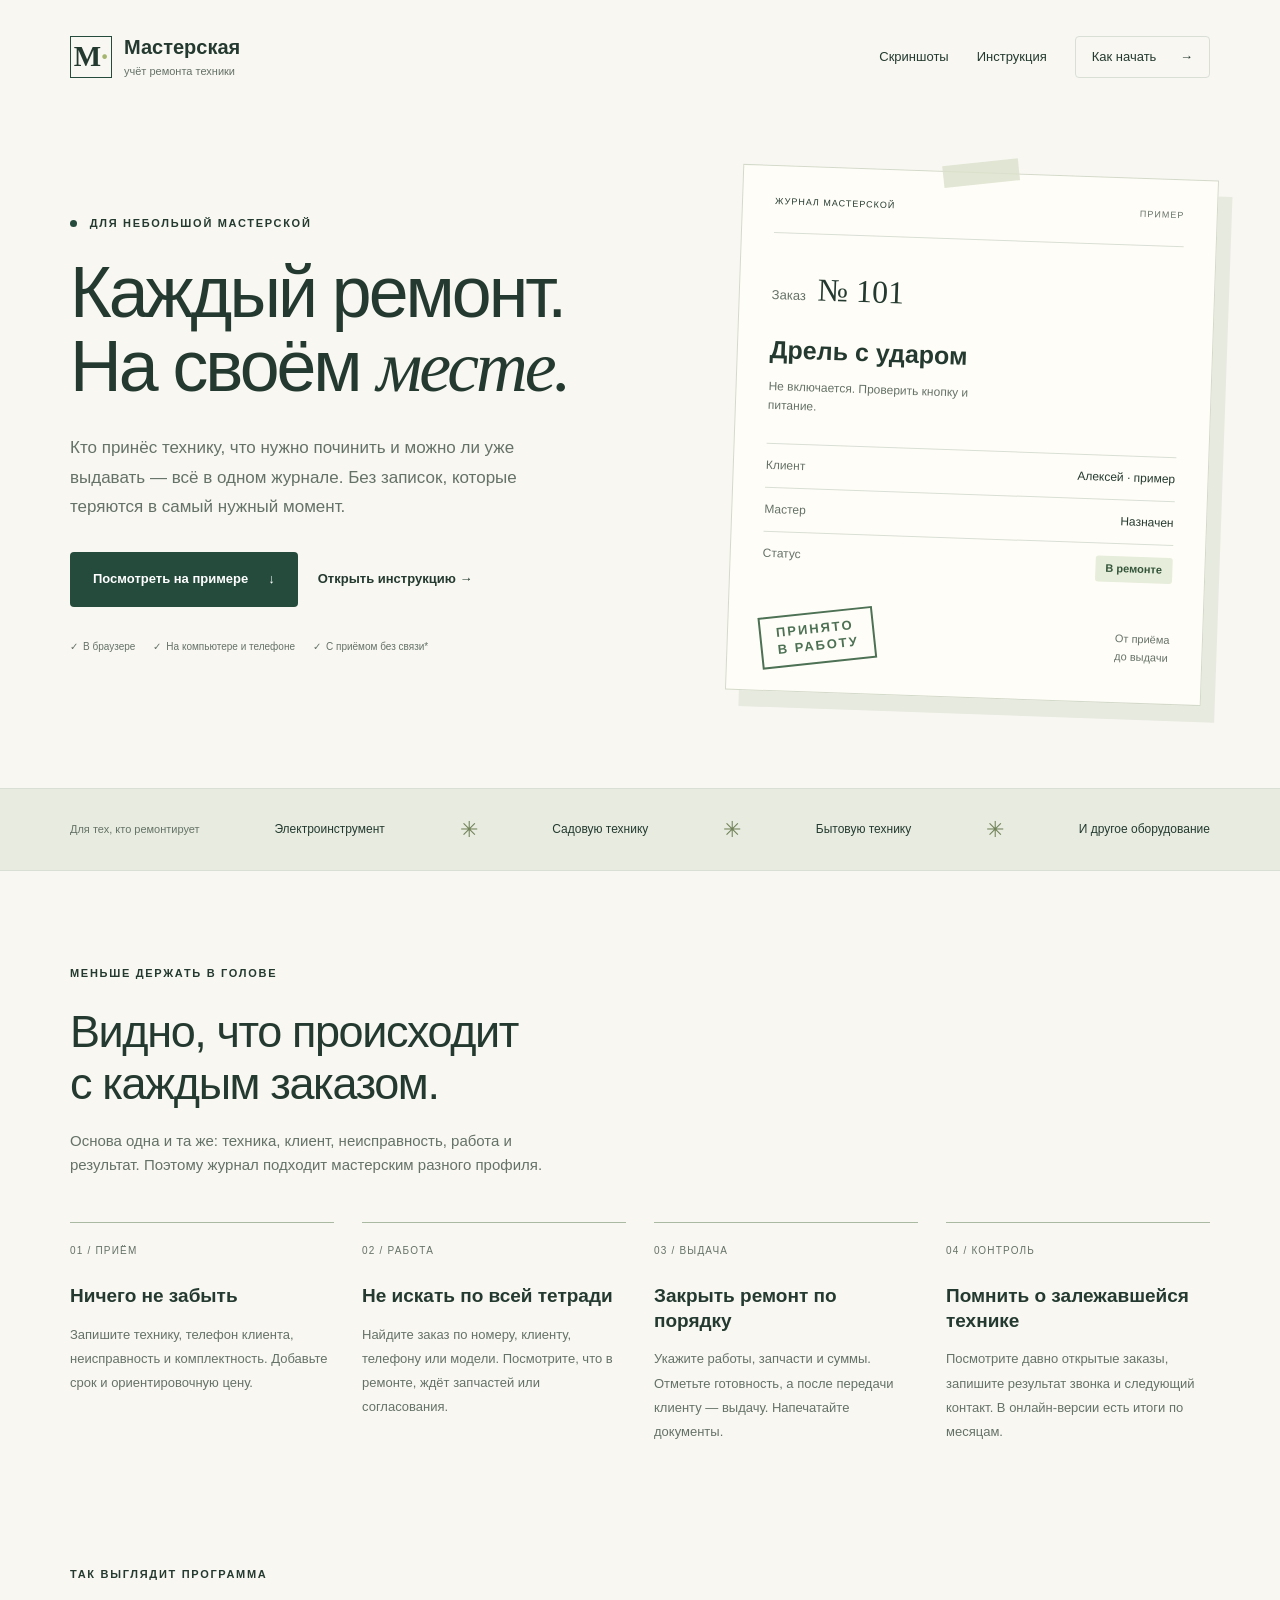
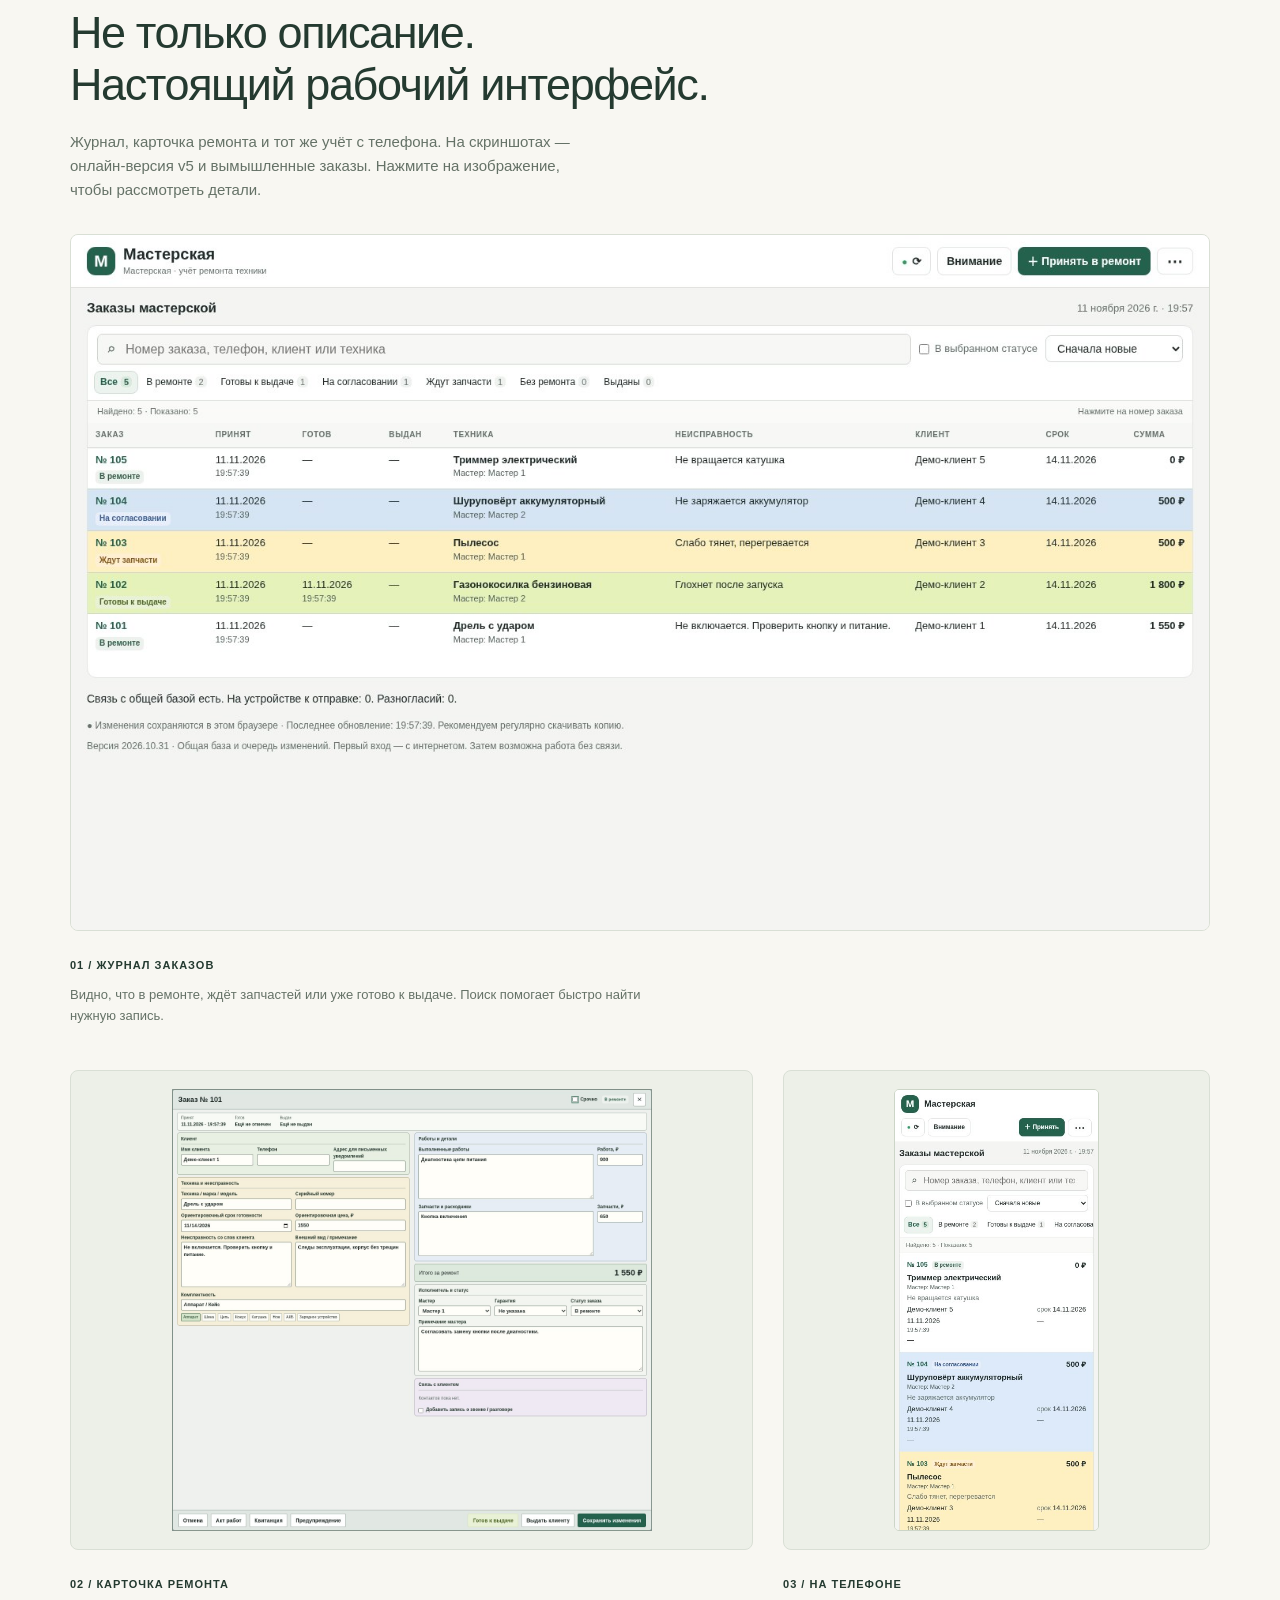
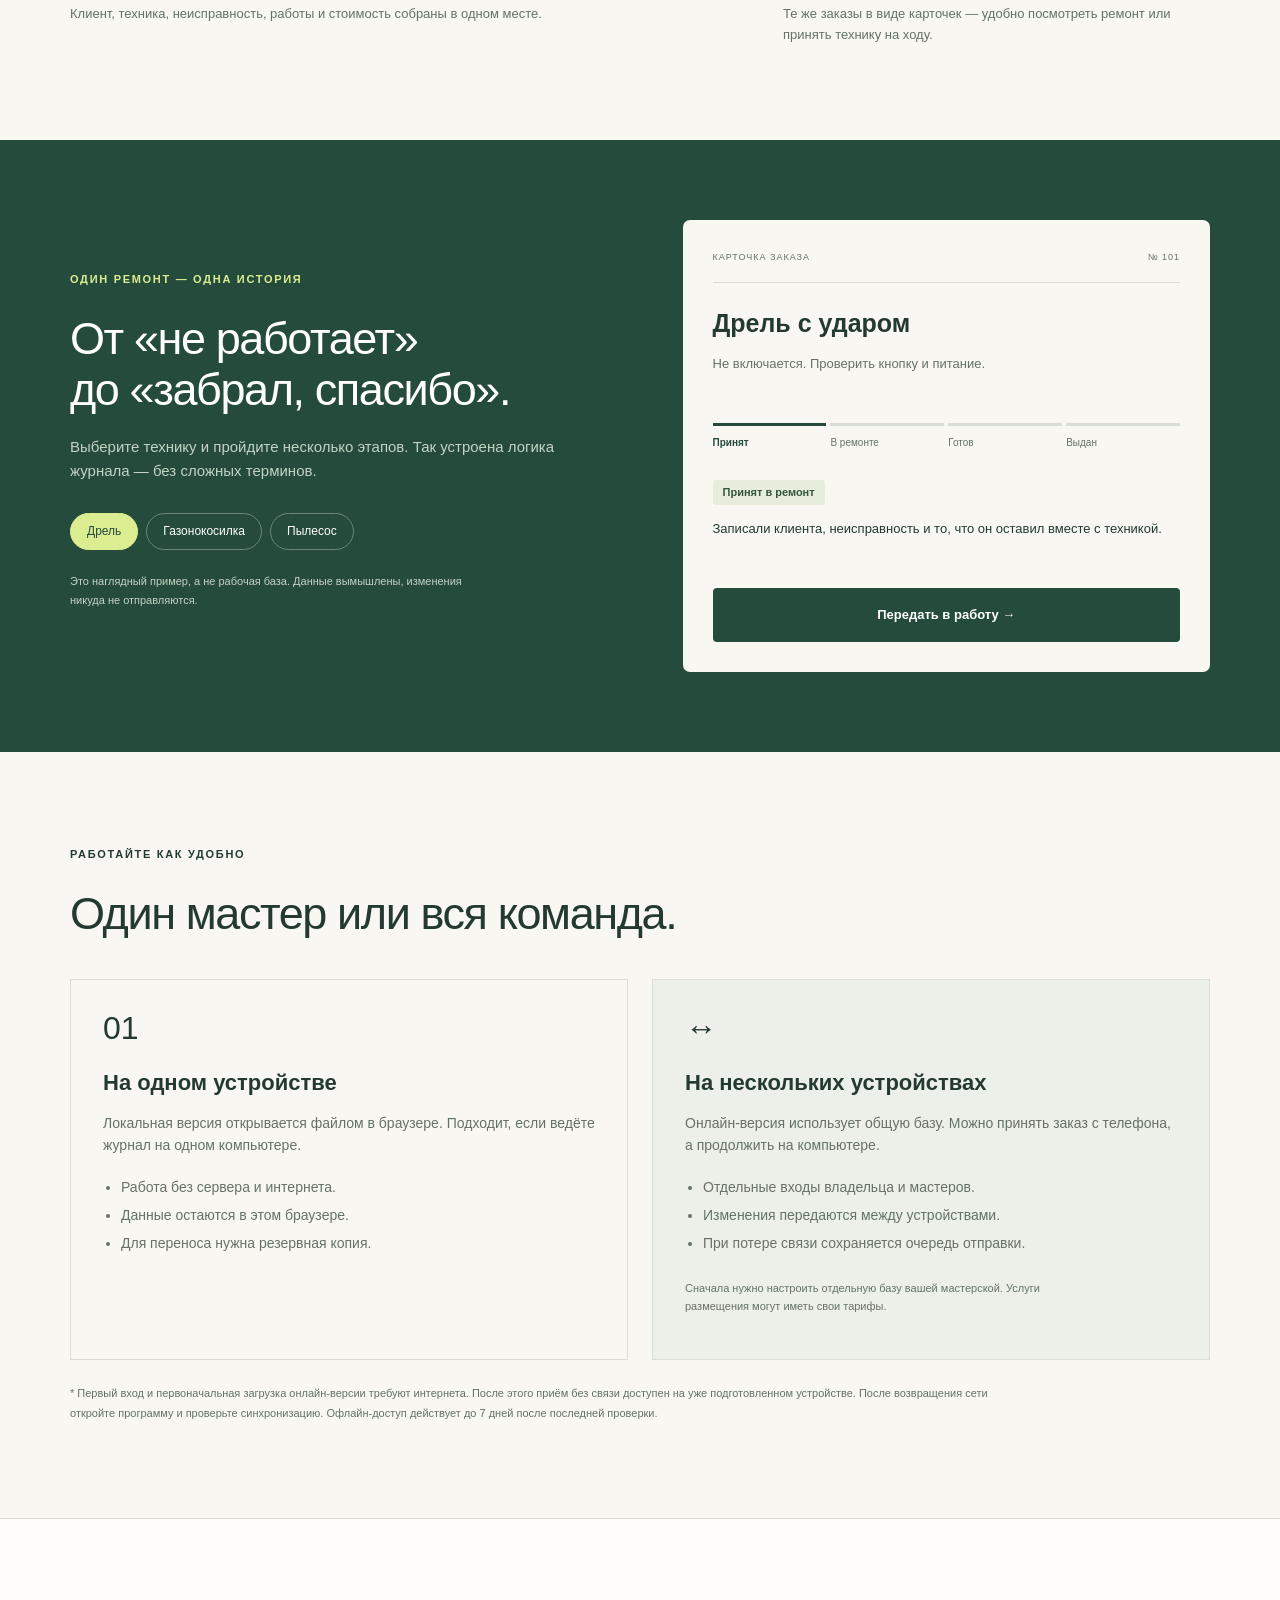
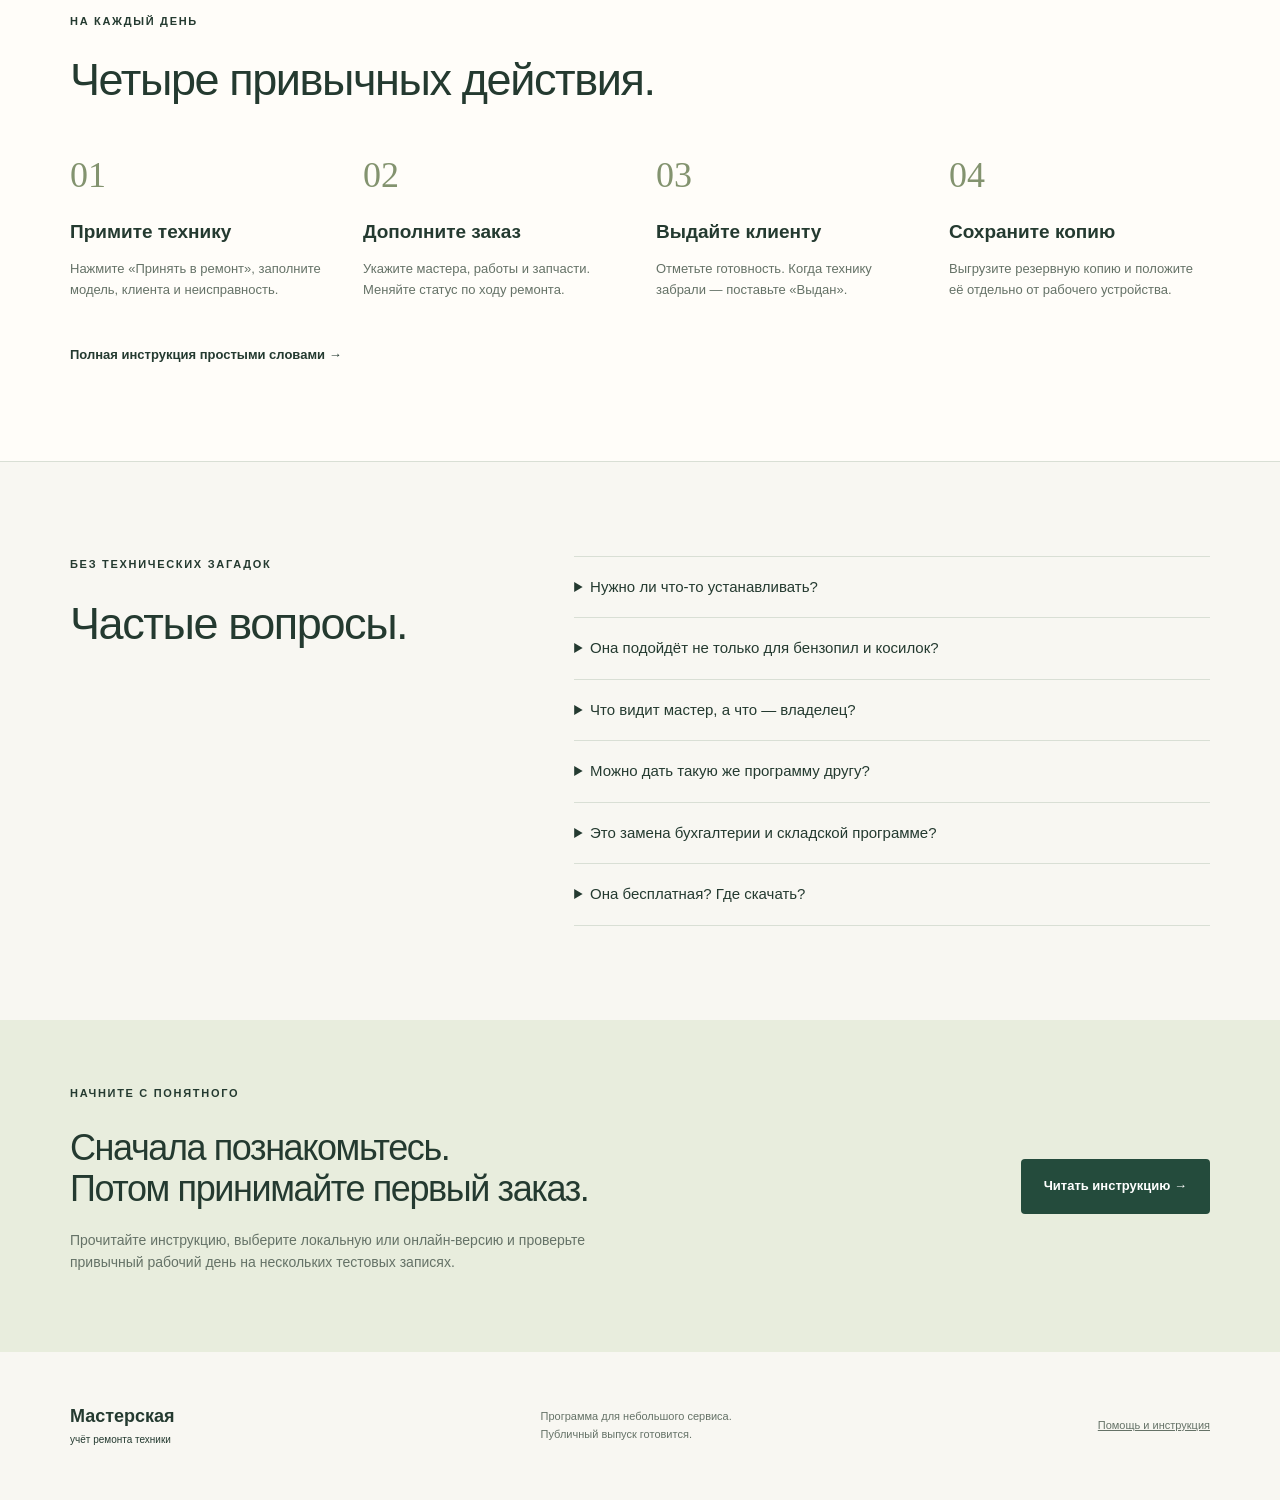
==== index.html @ 329510b4 "Publish workshop landing page, screenshots and user guide" ====
<!doctype html>
<html lang="ru"><head><meta charset="utf-8"><meta name="viewport" content="width=device-width,initial-scale=1"><meta name="description" content="Мастерская — программа учёта ремонта техники. Принимайте заказы, следите за готовностью и находите клиентов. Понятное описание и инструкция для начала работы."><meta name="theme-color" content="#244b3c"><title>Мастерская — порядок в ремонтах</title><link rel="stylesheet" href="style.css"><script src="demo.js" defer></script></head>
<body><a class="skip" href="#main">К содержимому</a><header class="header wrap"><a class="brand" href="index.html" aria-label="Мастерская — главная"><span class="brand-icon" aria-hidden="true">М<span>·</span></span><span>Мастерская<small>учёт ремонта техники</small></span></a><nav aria-label="Главная навигация"><a href="#screenshots">Скриншоты</a><a href="guide.html">Инструкция</a><a class="nav-button" href="#start">Как начать <span aria-hidden="true">→</span></a></nav></header>
<main id="main"><section class="hero wrap"><div class="hero-copy"><p class="eyebrow"><span class="dot"></span> Для небольшой мастерской</p><h1>Каждый ремонт.<br>На своём <em>месте.</em></h1><p class="lead">Кто принёс технику, что нужно починить и можно ли уже выдавать — всё в одном журнале. Без записок, которые теряются в самый нужный момент.</p><div class="actions"><a class="button primary" href="#example">Посмотреть на примере <span aria-hidden="true">↓</span></a><a class="text-link" href="guide.html">Открыть инструкцию →</a></div><div class="hero-notes"><span>В браузере</span><span>На компьютере и телефоне</span><span>С приёмом без связи*</span></div></div><div class="hero-sheet" aria-label="Пример записи о ремонте"><div class="sheet-top"><span>ЖУРНАЛ МАСТЕРСКОЙ</span><span class="sample-label">ПРИМЕР</span></div><div class="sheet-number">Заказ <span>№ 101</span></div><div class="sheet-device">Дрель с ударом</div><div class="sheet-issue">Не включается. Проверить кнопку и питание.</div><dl class="sheet-fields"><div><dt>Клиент</dt><dd>Алексей · пример</dd></div><div><dt>Мастер</dt><dd>Назначен</dd></div><div><dt>Статус</dt><dd><span class="badge">В ремонте</span></dd></div></dl><div class="sheet-bottom"><span class="stamp">ПРИНЯТО<br>В РАБОТУ</span><span>От приёма<br>до выдачи</span></div></div></section>
<div class="audience"><div class="wrap audience-inner"><span>Для тех, кто ремонтирует</span><strong>Электроинструмент</strong><span class="asterisk">✳</span><strong>Садовую технику</strong><span class="asterisk">✳</span><strong>Бытовую технику</strong><span class="asterisk">✳</span><strong>И другое оборудование</strong></div></div>
<section id="features" class="section wrap"><div class="section-heading"><p class="eyebrow">Меньше держать в голове</p><h2>Видно, что происходит<br>с каждым заказом.</h2><p>Основа одна и та же: техника, клиент, неисправность, работа и результат. Поэтому журнал подходит мастерским разного профиля.</p></div><div class="feature-grid"><article><span class="feature-no">01 / ПРИЁМ</span><h3>Ничего не забыть</h3><p>Запишите технику, телефон клиента, неисправность и комплектность. Добавьте срок и ориентировочную цену.</p></article><article><span class="feature-no">02 / РАБОТА</span><h3>Не искать по всей тетради</h3><p>Найдите заказ по номеру, клиенту, телефону или модели. Посмотрите, что в ремонте, ждёт запчастей или согласования.</p></article><article><span class="feature-no">03 / ВЫДАЧА</span><h3>Закрыть ремонт по порядку</h3><p>Укажите работы, запчасти и суммы. Отметьте готовность, а после передачи клиенту — выдачу. Напечатайте документы.</p></article><article><span class="feature-no">04 / КОНТРОЛЬ</span><h3>Помнить о залежавшейся технике</h3><p>Посмотрите давно открытые заказы, запишите результат звонка и следующий контакт. В онлайн-версии есть итоги по месяцам.</p></article></div></section>
<section id="screenshots" class="section wrap screenshots"><div class="section-heading"><p class="eyebrow">Так выглядит программа</p><h2>Не только описание.<br>Настоящий рабочий интерфейс.</h2><p>Журнал, карточка ремонта и тот же учёт с телефона. На скриншотах — онлайн-версия v5 и вымышленные заказы. Нажмите на изображение, чтобы рассмотреть детали.</p></div>
<figure class="screen-figure screen-wide"><a class="screen-image" href="images/orders-desktop.jpg" target="_blank" rel="noopener" aria-label="Открыть скриншот журнала заказов в полном размере"><img src="images/orders-desktop.jpg" width="1440" height="880" loading="lazy" decoding="async" alt="Журнал заказов: поиск по технике и клиенту, вкладки статусов и пять демонстрационных ремонтов."></a><figcaption><span>01 / Журнал заказов</span><p>Видно, что в ремонте, ждёт запчастей или уже готово к выдаче. Поиск помогает быстро найти нужную запись.</p></figcaption></figure>
<div class="screen-grid"><figure class="screen-figure screen-detail"><a class="screen-image" href="images/order-card.jpg" target="_blank" rel="noopener" aria-label="Открыть скриншот карточки ремонта в полном размере"><img src="images/order-card.jpg" width="1264" height="1164" loading="lazy" decoding="async" alt="Карточка демонстрационного заказа №101: клиент, дрель, неисправность, работы, запчасти и итог 1550 рублей."></a><figcaption><span>02 / Карточка ремонта</span><p>Клиент, техника, неисправность, работы и стоимость собраны в одном месте.</p></figcaption></figure>
<figure class="screen-figure screen-mobile"><a class="screen-image" href="images/orders-mobile.jpg" target="_blank" rel="noopener" aria-label="Открыть скриншот программы на телефоне в полном размере"><img src="images/orders-mobile.jpg" width="390" height="844" loading="lazy" decoding="async" alt="Мобильная версия журнала с карточками триммера, шуруповёрта и пылесоса на демонстрационных данных."></a><figcaption><span>03 / На телефоне</span><p>Те же заказы в виде карточек — удобно посмотреть ремонт или принять технику на ходу.</p></figcaption></figure></div></section>
<section id="example" class="example-section"><div class="wrap example-layout"><div><p class="eyebrow">Один ремонт — одна история</p><h2>От «не работает»<br>до «забрал, спасибо».</h2><p class="section-text">Выберите технику и пройдите несколько этапов. Так устроена логика журнала — без сложных терминов.</p><div class="example-tabs" role="group" aria-label="Выберите пример ремонта"><button class="on" type="button" data-example="tool" aria-pressed="true">Дрель</button><button type="button" data-example="garden" aria-pressed="false">Газонокосилка</button><button type="button" data-example="home" aria-pressed="false">Пылесос</button></div><p class="fine">Это наглядный пример, а не рабочая база. Данные вымышлены, изменения никуда не отправляются.</p></div><div class="demo-card"><div class="demo-meta"><span>КАРТОЧКА ЗАКАЗА</span><span>№ 101</span></div><h3 id="demo-model">Дрель с ударом</h3><p id="demo-issue">Не включается. Проверить кнопку и питание.</p><ol class="steps" aria-label="Этапы ремонта"><li class="current" aria-current="step">Принят</li><li>В ремонте</li><li>Готов</li><li>Выдан</li></ol><div class="demo-state" aria-live="polite" aria-atomic="true"><span id="demo-status" class="badge">Принят в ремонт</span><p id="demo-description">Записали клиента, неисправность и то, что он оставил вместе с техникой.</p></div><button id="demo-next" class="button primary" type="button">Передать в работу →</button></div></div></section>
<section class="section wrap modes"><div class="section-heading"><p class="eyebrow">Работайте как удобно</p><h2>Один мастер или вся команда.</h2></div><div class="mode-grid"><article class="mode-card"><div class="mode-icon" aria-hidden="true">01</div><h3>На одном устройстве</h3><p>Локальная версия открывается файлом в браузере. Подходит, если ведёте журнал на одном компьютере.</p><ul><li>Работа без сервера и интернета.</li><li>Данные остаются в этом браузере.</li><li>Для переноса нужна резервная копия.</li></ul></article><article class="mode-card online"><div class="mode-icon" aria-hidden="true">↔</div><h3>На нескольких устройствах</h3><p>Онлайн-версия использует общую базу. Можно принять заказ с телефона, а продолжить на компьютере.</p><ul><li>Отдельные входы владельца и мастеров.</li><li>Изменения передаются между устройствами.</li><li>При потере связи сохраняется очередь отправки.</li></ul><p class="fine">Сначала нужно настроить отдельную базу вашей мастерской. Услуги размещения могут иметь свои тарифы.</p></article></div><p class="footnote">* Первый вход и первоначальная загрузка онлайн-версии требуют интернета. После этого приём без связи доступен на уже подготовленном устройстве. После возвращения сети откройте программу и проверьте синхронизацию. Офлайн-доступ действует до 7 дней после последней проверки.</p></section>
<section class="how-section section"><div class="wrap"><div class="section-heading"><p class="eyebrow">На каждый день</p><h2>Четыре привычных действия.</h2></div><ol class="how-grid"><li><span>01</span><h3>Примите технику</h3><p>Нажмите «Принять в ремонт», заполните модель, клиента и неисправность.</p></li><li><span>02</span><h3>Дополните заказ</h3><p>Укажите мастера, работы и запчасти. Меняйте статус по ходу ремонта.</p></li><li><span>03</span><h3>Выдайте клиенту</h3><p>Отметьте готовность. Когда технику забрали — поставьте «Выдан».</p></li><li><span>04</span><h3>Сохраните копию</h3><p>Выгрузите резервную копию и положите её отдельно от рабочего устройства.</p></li></ol><a class="text-link" href="guide.html">Полная инструкция простыми словами →</a></div></section>
<section class="section wrap faq-section"><div><p class="eyebrow">Без технических загадок</p><h2>Частые вопросы.</h2></div><div class="faq"><details><summary>Нужно ли что-то устанавливать?</summary><p>Программа работает в браузере. Локальную версию открывают HTML-файлом, онлайн-версию — по адресу сайта. Для совместной работы сначала настраивают общую базу.</p></details><details><summary>Она подойдёт не только для бензопил и косилок?</summary><p>Да. В карточке можно указать любую модель и неисправность. Программа ведёт именно ремонт: приём, работу, готовность и выдачу. Специальные отраслевые процессы стоит проверить на нескольких тестовых заказах.</p></details><details><summary>Что видит мастер, а что — владелец?</summary><p>В онлайн-версии мастер видит и меняет все заказы своей мастерской. Импорт, удаление, настройки и управление доступом доступны владельцу. Сотрудникам нужны отдельные учётные записи.</p></details><details><summary>Можно дать такую же программу другу?</summary><p>Для отдельной мастерской нужна отдельная база и свои входы. Если добавить друга в вашу базу, он будет работать с вашими заказами. Свободная регистрация с автоматическим созданием мастерской пока не предусмотрена.</p></details><details><summary>Это замена бухгалтерии и складской программе?</summary><p>Это журнал ремонта. В нём есть работы, запчасти и суммы по заказу, но нет полноценного складского учёта, бухгалтерии и кассовой интеграции.</p></details><details><summary>Она бесплатная? Где скачать?</summary><p>Публичный выпуск готовится: лицензия и условия распространения ещё не определены, открытой ссылки на скачивание пока нет. Отдельно будут описаны условия онлайн-размещения и поддержки. Эта страница знакомит с текущими возможностями программы.</p></details></div></section>
<section id="start" class="start-section"><div class="wrap start-inner"><div><p class="eyebrow">Начните с понятного</p><h2>Сначала познакомьтесь.<br>Потом принимайте первый заказ.</h2><p>Прочитайте инструкцию, выберите локальную или онлайн-версию и проверьте привычный рабочий день на нескольких тестовых записях.</p></div><a class="button light" href="guide.html">Читать инструкцию →</a></div></section></main><footer class="wrap footer"><a class="brand footer-brand" href="index.html">Мастерская<span>учёт ремонта техники</span></a><p>Программа для небольшого сервиса.<br>Публичный выпуск готовится.</p><a href="guide.html">Помощь и инструкция</a></footer></body></html>
---- style.css ----
:root{--paper:#f8f7f2;--ink:#243a30;--green:#244b3c;--muted:#657267;--line:#d9dfd5;--soft:#edf0e8;--lime:#dbec91;--white:#fff; font-family:Arial,Helvetica,sans-serif;color:var(--ink);background:var(--paper);font-size:16px;line-height:1.6}*{box-sizing:border-box}html{scroll-behavior:smooth;scroll-padding-top:24px}body{margin:0}a{color:inherit}button{font:inherit;cursor:pointer}button,a{-webkit-tap-highlight-color:transparent}a:focus-visible,button:focus-visible,summary:focus-visible{outline:3px solid #9c6b22;outline-offset:5px}.skip{position:absolute;left:16px;top:-100px;background:white;padding:10px;z-index:9}.skip:focus{top:12px}.wrap{max-width:1220px;margin:auto;padding-left:40px;padding-right:40px}.header{display:flex;justify-content:space-between;align-items:center;min-height:114px;gap:24px}.brand{display:flex;align-items:center;gap:12px;text-decoration:none;font-size:20px;font-weight:700;line-height:1.15}.brand small{display:block;font-size:11px;font-weight:400;color:var(--muted);margin-top:6px}.brand-icon{display:flex;align-items:center;justify-content:center;width:42px;height:42px;border:1px solid var(--green);font-family:Georgia,serif;font-size:29px}.brand-icon span{color:#a5b76f}.header nav{display:flex;align-items:center;gap:28px;font-size:13px}.header nav a{text-decoration:none}.header nav a:hover,.text-link:hover{text-decoration:underline;text-underline-offset:5px}.nav-button{border:1px solid var(--line);padding:10px 16px;border-radius:4px}.nav-button span{margin-left:20px}.hero{display:grid;grid-template-columns:1.25fr 1fr;gap:70px;padding-top:58px;padding-bottom:90px;align-items:center}.eyebrow{font-size:11px;letter-spacing:1.7px;text-transform:uppercase;font-weight:700;margin:0 0 24px}.dot{display:inline-block;width:7px;height:7px;border-radius:50%;background:var(--green);margin-right:8px}h1{font-size:clamp(44px,5.6vw,76px);font-weight:500;line-height:1.03;letter-spacing:-3px;margin:0 0 28px}h1 em{font-family:Georgia,serif;font-weight:400}h2{font-size:clamp(30px,3.6vw,45px);line-height:1.14;letter-spacing:-1.4px;font-weight:500;margin:0 0 20px}h3{font-weight:600;line-height:1.3;margin:0 0 14px;font-size:22px}.lead{max-width:485px;color:var(--muted);font-size:17px;line-height:1.75}.actions{display:flex;align-items:center;flex-wrap:wrap;gap:20px;margin-top:30px}.button{display:inline-flex;align-items:center;justify-content:center;gap:20px;text-decoration:none;font-size:13px;font-weight:600;padding:16px 22px;border:1px solid transparent;border-radius:4px;transition:background .2s,transform .2s}.button:hover{transform:translateY(-2px)}.primary{color:white;background:var(--green)}.primary:hover{background:#183629}.text-link{font-size:13px;font-weight:600;text-decoration:none}.hero-notes{display:flex;gap:9px 18px;flex-wrap:wrap;font-size:10px;color:var(--muted);margin-top:32px}.hero-notes span::before{content:'✓';margin-right:5px}.hero-sheet{background:#fffdf7;border:1px solid #d4dacb;box-shadow:14px 16px 0 #e7eadf;padding:28px 32px;transform:rotate(2deg);position:relative}.hero-sheet::before{content:'';display:block;width:76px;height:22px;background:#dce2cdcf;position:absolute;left:calc(50% - 38px);top:-11px;transform:rotate(-8deg)}.sheet-top,.demo-meta{display:flex;justify-content:space-between;gap:10px;font-size:9px;letter-spacing:1px;padding-bottom:24px;border-bottom:1px solid var(--line)}.sample-label{color:var(--muted)}.sheet-number{margin-top:30px;font-size:13px;color:var(--muted)}.sheet-number span{font-size:32px;font-family:Georgia,serif;color:var(--ink);margin-left:8px}.sheet-device{font-size:25px;font-weight:600;margin-top:14px}.sheet-issue{font-size:12px;color:var(--muted);margin-top:8px;max-width:245px}.sheet-fields{margin:28px 0}.sheet-fields>div{display:flex;justify-content:space-between;border-top:1px solid var(--line);padding:12px 0;font-size:12px}.sheet-fields dt{color:var(--muted)}.sheet-fields dd{margin:0}.badge{display:inline-block;background:#e6eddb;color:#35563b;font-size:11px;padding:4px 10px;border-radius:3px;font-weight:600}.sheet-bottom{display:flex;justify-content:space-between;align-items:center;font-size:11px;color:var(--muted)}.stamp{border:2px solid #4c7154;padding:7px 15px;font-weight:700;letter-spacing:2px;line-height:1.3;font-size:13px;color:#4c7154;transform:rotate(-8deg)}.audience{background:#e8ece0;border-top:1px solid var(--line);border-bottom:1px solid var(--line)}.audience-inner{display:flex;justify-content:space-between;align-items:center;gap:16px;flex-wrap:wrap;padding-top:23px;padding-bottom:23px;font-size:12px}.audience-inner>span:first-child{color:var(--muted);font-size:11px}.audience strong{font-weight:500}.asterisk{color:#718259;font-size:22px}.section{padding-top:94px;padding-bottom:94px}.section-heading{max-width:690px}.section-heading>p:not(.eyebrow),.section-text{font-size:15px;color:var(--muted);max-width:500px}.feature-grid{display:grid;grid-template-columns:repeat(4,1fr);gap:28px;margin-top:45px}.feature-grid article{border-top:1px solid #aab9a1;padding-top:20px}.feature-no{font-size:10px;letter-spacing:1.2px;color:var(--muted);display:block;margin-bottom:25px}.feature-grid h3{font-size:19px}.feature-grid p{font-size:13px;color:var(--muted);line-height:1.85}.example-section{background:var(--green);color:white;padding:80px 0}.example-layout{display:grid;grid-template-columns:1fr 1fr;align-items:center;gap:85px}.example-section .eyebrow{color:var(--lime)}.example-section .section-text,.example-section .fine{color:#c4d2c5}.example-tabs{display:flex;gap:8px;flex-wrap:wrap;margin-top:30px}.example-tabs button{background:transparent;color:#fff;border:1px solid #6d8777;border-radius:30px;padding:8px 16px;font-size:12px}.example-tabs button.on{background:var(--lime);border-color:var(--lime);color:var(--green)}.fine{font-size:11px;line-height:1.7;color:var(--muted);margin-top:22px;max-width:410px}.demo-card{background:var(--paper);color:var(--ink);padding:30px;border-radius:7px;min-height:420px}.demo-meta{padding-bottom:18px;color:var(--muted)}.demo-card h3{font-size:25px;margin-top:24px}.demo-card>p{font-size:13px;color:var(--muted);min-height:42px}.steps{display:flex;list-style:none;padding:0;margin:27px 0;gap:4px}.steps li{flex:1;border-top:3px solid var(--line);padding-top:9px;font-size:10px;color:var(--muted)}.steps li.current{border-color:var(--green);color:var(--green);font-weight:700}.steps li.done{border-color:#a6bb79}.demo-state{min-height:110px}.demo-state p{font-size:13px;line-height:1.7;margin-bottom:22px}.demo-card>.button{width:100%}.mode-grid{display:grid;grid-template-columns:1fr 1fr;gap:24px;margin-top:40px}.mode-card{border:1px solid var(--line);padding:32px}.mode-card.online{background:var(--soft)}.mode-icon{font-size:32px;line-height:1;margin-bottom:25px}.mode-card p,.mode-card li{font-size:14px;color:var(--muted)}.mode-card ul{padding-left:18px;line-height:2}.mode-card .fine{font-size:11px}.footnote{font-size:11px;color:var(--muted);line-height:1.8;max-width:920px;margin:24px 0 0}.how-section{border-top:1px solid var(--line);border-bottom:1px solid var(--line);background:#fffdf9}.how-grid{display:grid;grid-template-columns:repeat(4,1fr);list-style:none;gap:32px;padding:0;margin:42px 0 28px}.how-grid li>span{font-family:Georgia,serif;font-size:36px;color:#83936f;display:block;margin-bottom:15px}.how-grid h3{font-size:19px}.how-grid p{font-size:13px;color:var(--muted)}.faq-section{display:grid;grid-template-columns:1fr 1.4fr;gap:50px}.faq details{border-top:1px solid var(--line);padding:19px 0}.faq details:last-child{border-bottom:1px solid var(--line)}.faq summary{font-size:15px;cursor:pointer;line-height:1.5}.faq details p{font-size:13px;color:var(--muted);padding-right:20px}.start-section{background:#e8eddd;padding:65px 0}.start-inner{display:flex;align-items:center;justify-content:space-between;gap:45px}.start-inner h2{font-size:36px}.start-inner p:not(.eyebrow){font-size:14px;color:var(--muted);max-width:570px}.light{background:var(--green);color:white;white-space:nowrap}.footer{display:flex;gap:35px;justify-content:space-between;align-items:center;padding-top:45px;padding-bottom:45px;font-size:11px;color:var(--muted)}.footer-brand{flex-direction:column;align-items:start;gap:7px;font-size:18px;color:var(--ink)}.footer-brand span{font-size:10px;font-weight:400}.guide-hero{padding:45px 0 35px;max-width:850px}.guide-hero h1{font-size:58px}.guide-wrap{max-width:1000px}.guide-content{display:grid;grid-template-columns:190px 1fr;gap:50px;padding-bottom:70px}.guide-nav{position:sticky;top:24px;align-self:start;display:grid;gap:13px;font-size:12px}.guide-nav a{color:var(--muted);text-decoration:none}.guide-article section{padding:0 0 34px;margin:0 0 34px;border-bottom:1px solid var(--line);scroll-margin-top:30px}.guide-article h2{font-size:29px;letter-spacing:-.7px}.guide-article p,.guide-article li{font-size:15px;color:#536155}.guide-article li{margin-bottom:10px}.guide-note{background:var(--soft);border-left:3px solid #7b935e;padding:16px 20px;margin:22px 0}.guide-note p{margin:0;font-size:13px}.guide-article a{color:var(--green)}.guide-table{overflow-x:auto}.guide-table table{border-collapse:collapse;width:100%;font-size:13px}.guide-table th,.guide-table td{text-align:left;padding:13px;border-bottom:1px solid var(--line);vertical-align:top}.guide-table th{background:var(--soft)}.guide-back{font-size:12px;text-decoration:none}.guide-actions{display:flex;gap:20px;align-items:center;margin-top:25px}
@media(max-width:1000px){.hero{gap:38px}.wrap{padding-left:28px;padding-right:28px}.feature-grid{grid-template-columns:repeat(2,1fr)}.example-layout{gap:38px}.hero-notes{font-size:10px}.audience-inner{justify-content:flex-start}.hero-sheet{padding:25px}.how-grid{gap:20px}.header nav{gap:18px}}
@media(max-width:700px){.wrap{padding-left:22px;padding-right:22px}.header{min-height:90px}.brand{font-size:18px}.brand-icon{width:36px;height:36px;font-size:25px}.header nav>a:first-child{display:none}.header nav{gap:14px;font-size:12px}.nav-button{padding:8px 12px}.nav-button span{display:none}.hero{grid-template-columns:1fr;padding-top:34px;padding-bottom:55px;gap:48px}.hero h1{font-size:58px;letter-spacing:-2.4px}.lead{font-size:16px}.hero-sheet{max-width:420px;width:calc(100% - 16px);margin:0 auto;transform:rotate(1deg)}.hero-notes{line-height:1.9;margin-top:25px}.actions{gap:18px}.audience-inner{gap:8px 15px}.audience-inner>span:first-child{flex-basis:100%;margin-bottom:5px}.audience strong{font-size:11px}.asterisk{font-size:15px}.section{padding-top:60px;padding-bottom:60px}.feature-grid{gap:26px 20px;margin-top:30px}.feature-grid h3{font-size:17px}.feature-grid p{font-size:12px}.feature-no{font-size:9px;margin-bottom:16px}.example-section{padding:56px 0}.example-layout{grid-template-columns:1fr;gap:28px}.demo-card{padding:24px;min-height:0}.demo-card>p{min-height:0}.demo-state{min-height:115px}.mode-grid{grid-template-columns:1fr;gap:16px}.mode-card{padding:25px}.how-grid{grid-template-columns:1fr 1fr;gap:18px 24px;margin-top:30px}.how-grid h3{font-size:17px}.faq-section{grid-template-columns:1fr;gap:20px}.start-inner{flex-direction:column;align-items:start;gap:20px}.start-inner h2{font-size:31px}.start-section{padding:48px 0}.footer{flex-wrap:wrap;gap:20px}.footer>p{margin:0}.guide-hero h1{font-size:44px;letter-spacing:-1.6px}.guide-content{grid-template-columns:1fr;gap:28px}.guide-nav{position:static;grid-template-columns:1fr 1fr;gap:10px;padding-bottom:24px;border-bottom:1px solid var(--line)}.guide-hero{padding-top:25px}.guide-table th,.guide-table td{padding:10px}.guide-article h2{font-size:27px}}
@media(max-width:380px){.header nav>a[href="guide.html"]{display:none}.hero h1{font-size:51px}.button{padding:14px 17px;gap:12px}.brand small{font-size:10px}.hero-sheet{padding:22px}.feature-grid{grid-template-columns:1fr}.demo-card{padding:20px}}
@media(prefers-reduced-motion:reduce){html{scroll-behavior:auto}*,*::before,*::after{transition:none!important;animation:none!important}}
@media print{.header,.guide-nav,.footer,.guide-actions,.skip{display:none!important}.guide-content{display:block}.guide-wrap{max-width:none}.guide-hero h1{font-size:30px}.wrap{padding:0}.guide-article section{break-inside:avoid}.guide-hero{padding:0}.guide-article a{text-decoration:none}body{background:white;color:black}.guide-article h2{font-size:22px}.guide-article p,.guide-article li{font-size:12px}}

/* Actual interface screenshots; figures remain readable without JavaScript. */
.screenshots{padding-top:15px}.screen-figure{margin:32px 0 0;min-width:0}.screen-image{display:block;border:1px solid var(--line);background:#edf0e8;border-radius:8px;overflow:hidden;text-decoration:none}.screen-image img{display:block;width:100%;height:auto;transition:opacity .2s}.screen-image:hover img{opacity:.92}.screen-figure figcaption{padding:20px 0 0}.screen-figure figcaption>span{font-size:11px;font-weight:600;letter-spacing:1px;text-transform:uppercase}.screen-figure figcaption p{font-size:13px;color:var(--muted);margin:8px 0 0;max-width:600px}.screen-grid{display:grid;grid-template-columns:1.6fr 1fr;gap:30px;align-items:start;margin-top:12px}.screen-grid .screen-image{height:480px;display:flex;align-items:center;justify-content:center;padding:18px}.screen-detail .screen-image img{width:100%;height:100%;object-fit:contain}.screen-mobile .screen-image img{width:auto;height:100%;max-width:100%;object-fit:contain;border:1px solid #ccd5c7;border-radius:5px}.guide-screen{margin:28px 0}.guide-screen img{display:block;width:100%;height:auto;border:1px solid var(--line);border-radius:5px}.guide-screen figcaption{font-size:11px;color:var(--muted);line-height:1.7;margin-top:9px}
@media(max-width:700px){.screenshots{padding-top:0}.screen-grid{grid-template-columns:1fr;gap:0;margin-top:0}.screen-grid .screen-image{height:auto;padding:16px}.screen-mobile .screen-image{height:530px}.screen-detail .screen-image img{height:auto}.screen-figure{margin-top:27px}.screen-figure figcaption{padding-top:14px}.screen-figure figcaption p{font-size:12px}.screen-wide .screen-image{overflow-x:auto}.screen-wide img{min-width:650px}.screen-wide .screen-image{overscroll-behavior-x:contain}}
@media(prefers-reduced-motion:reduce){.screen-image img{transition:none}}
@media print{.guide-screen{break-inside:avoid}.guide-screen img{max-height:450px;object-fit:contain}}
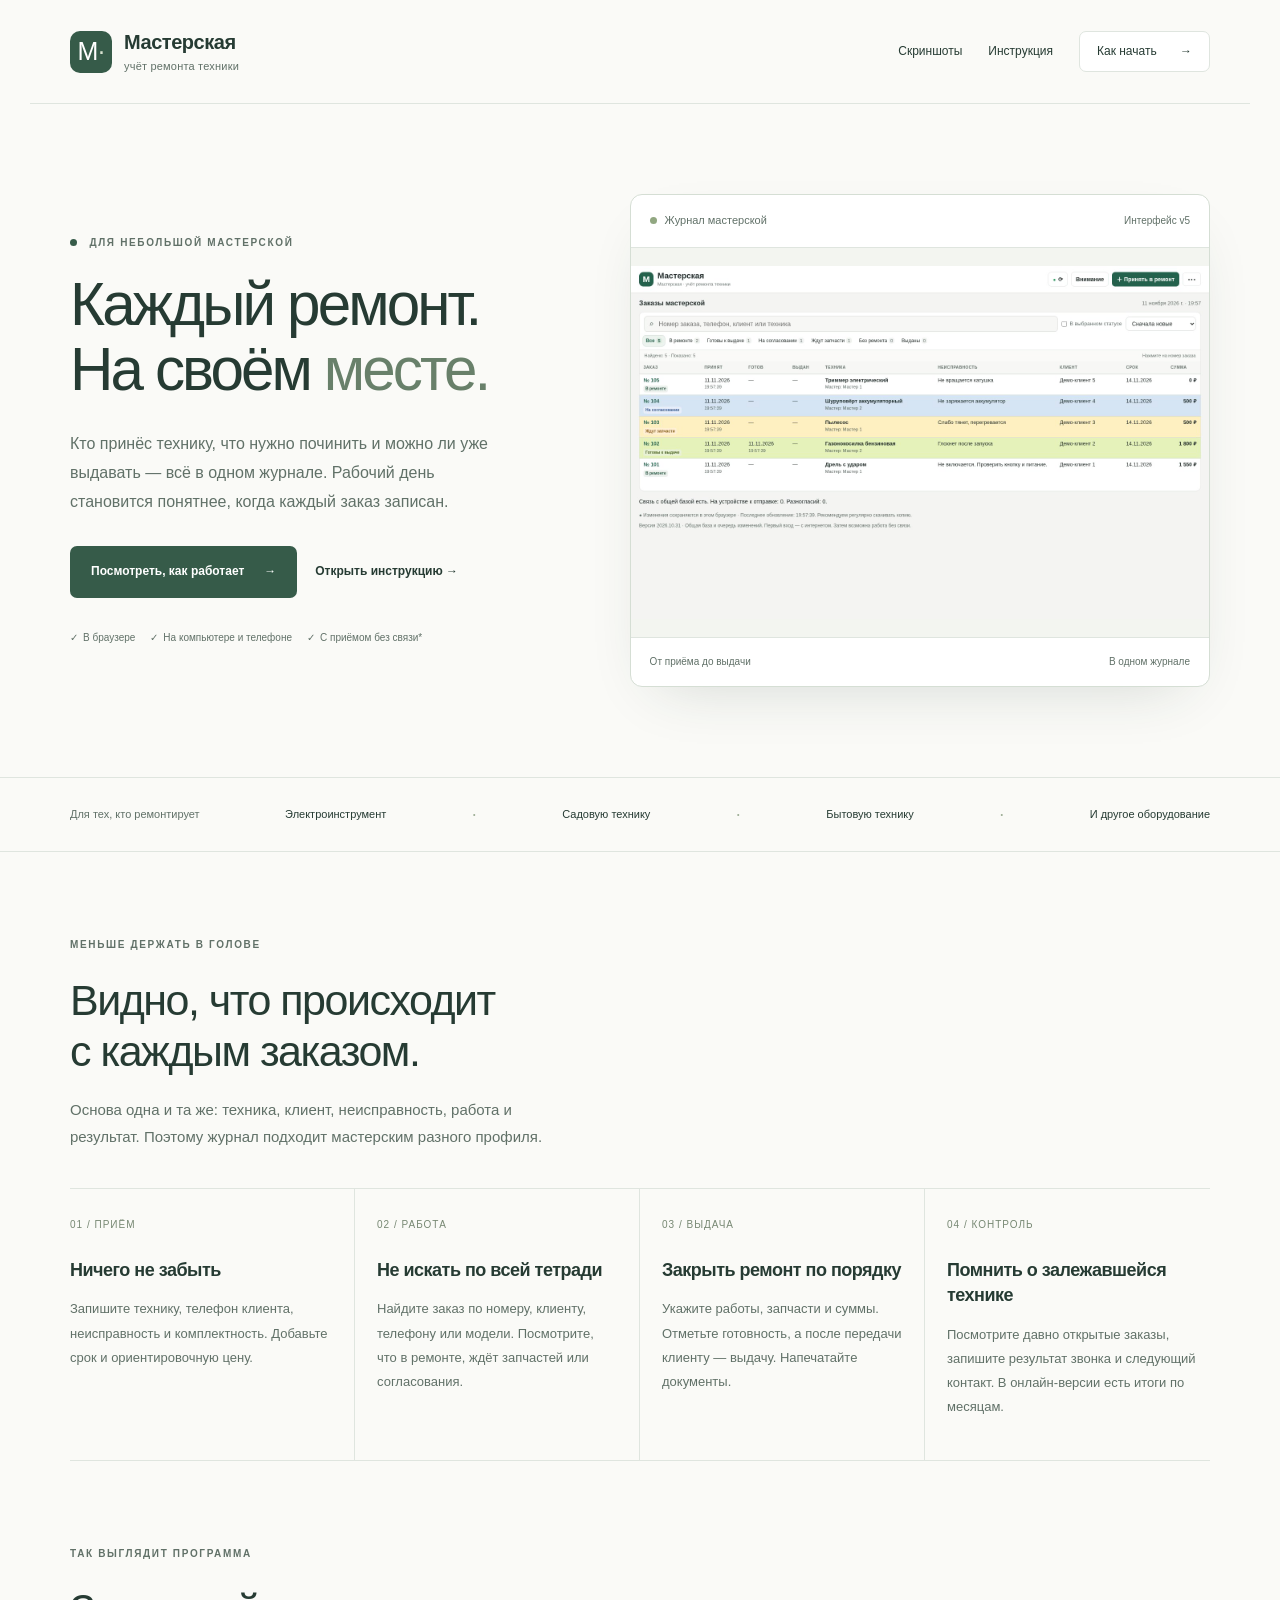
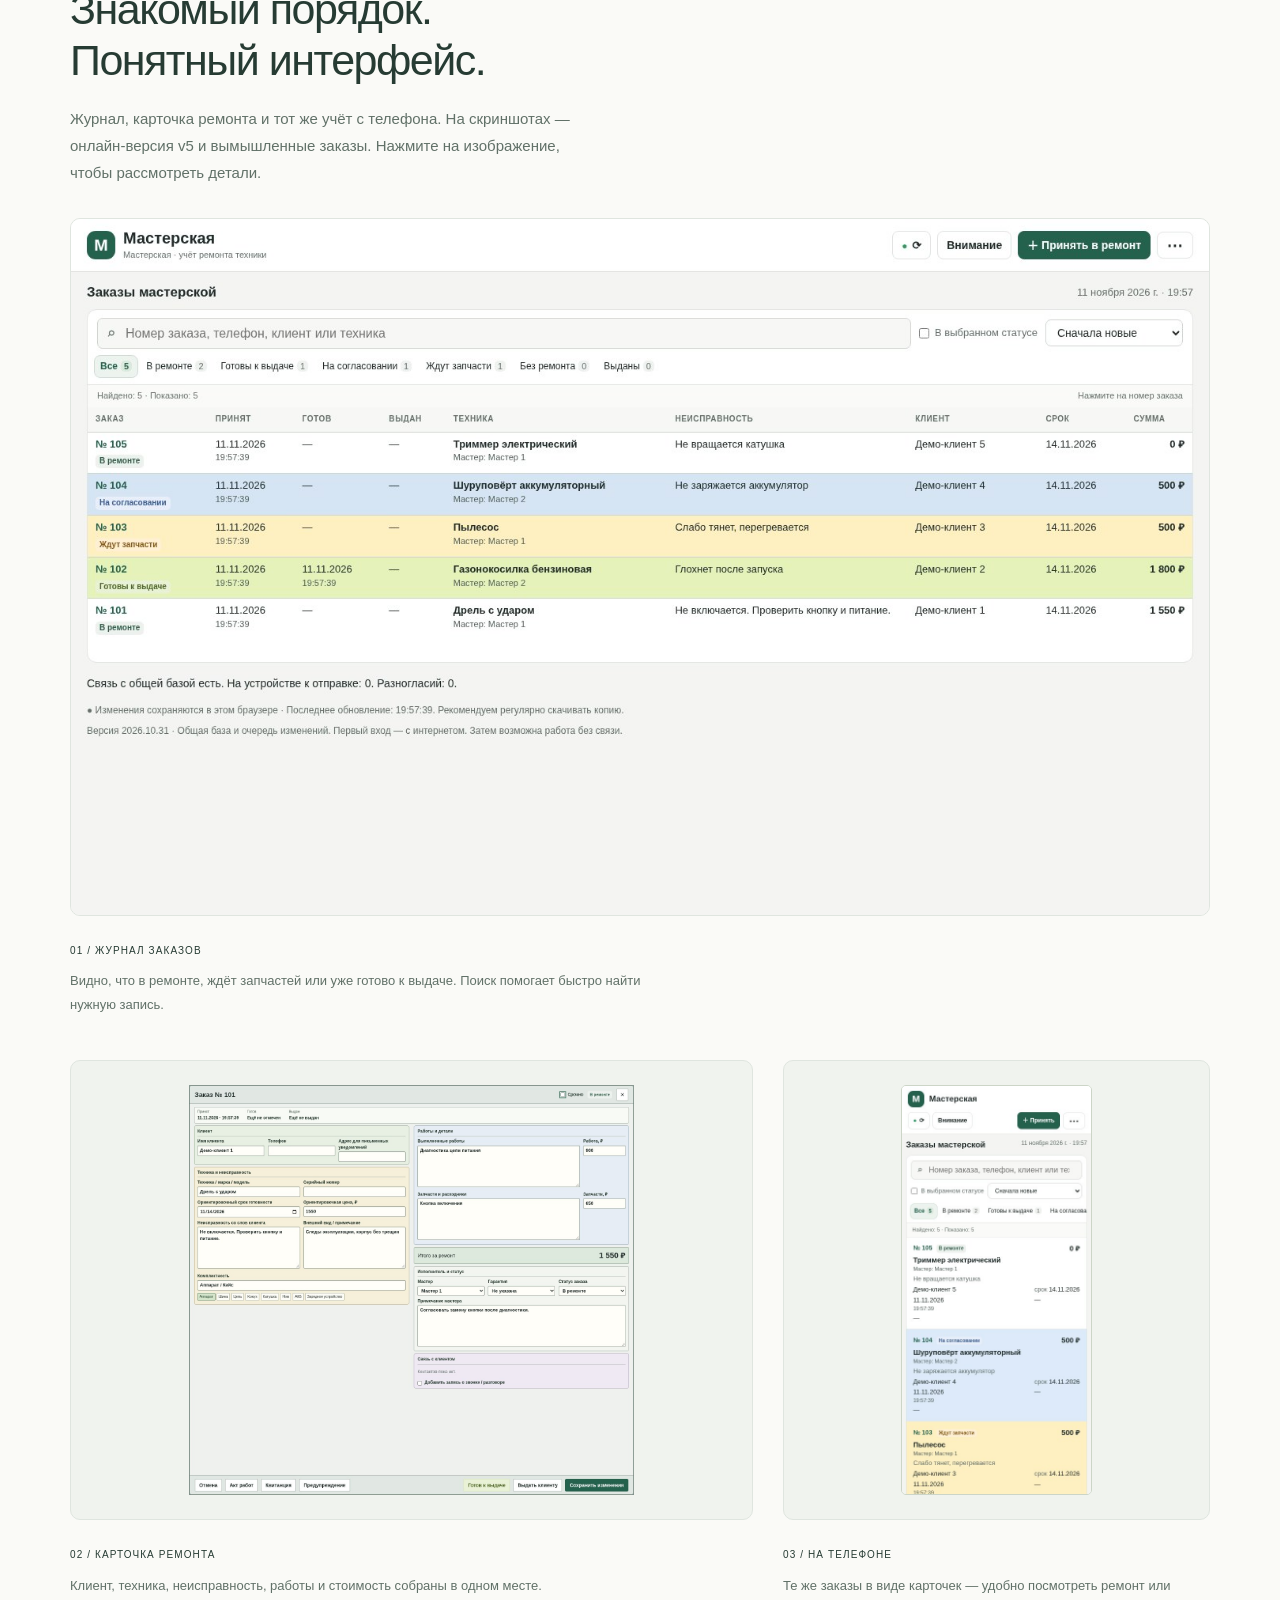
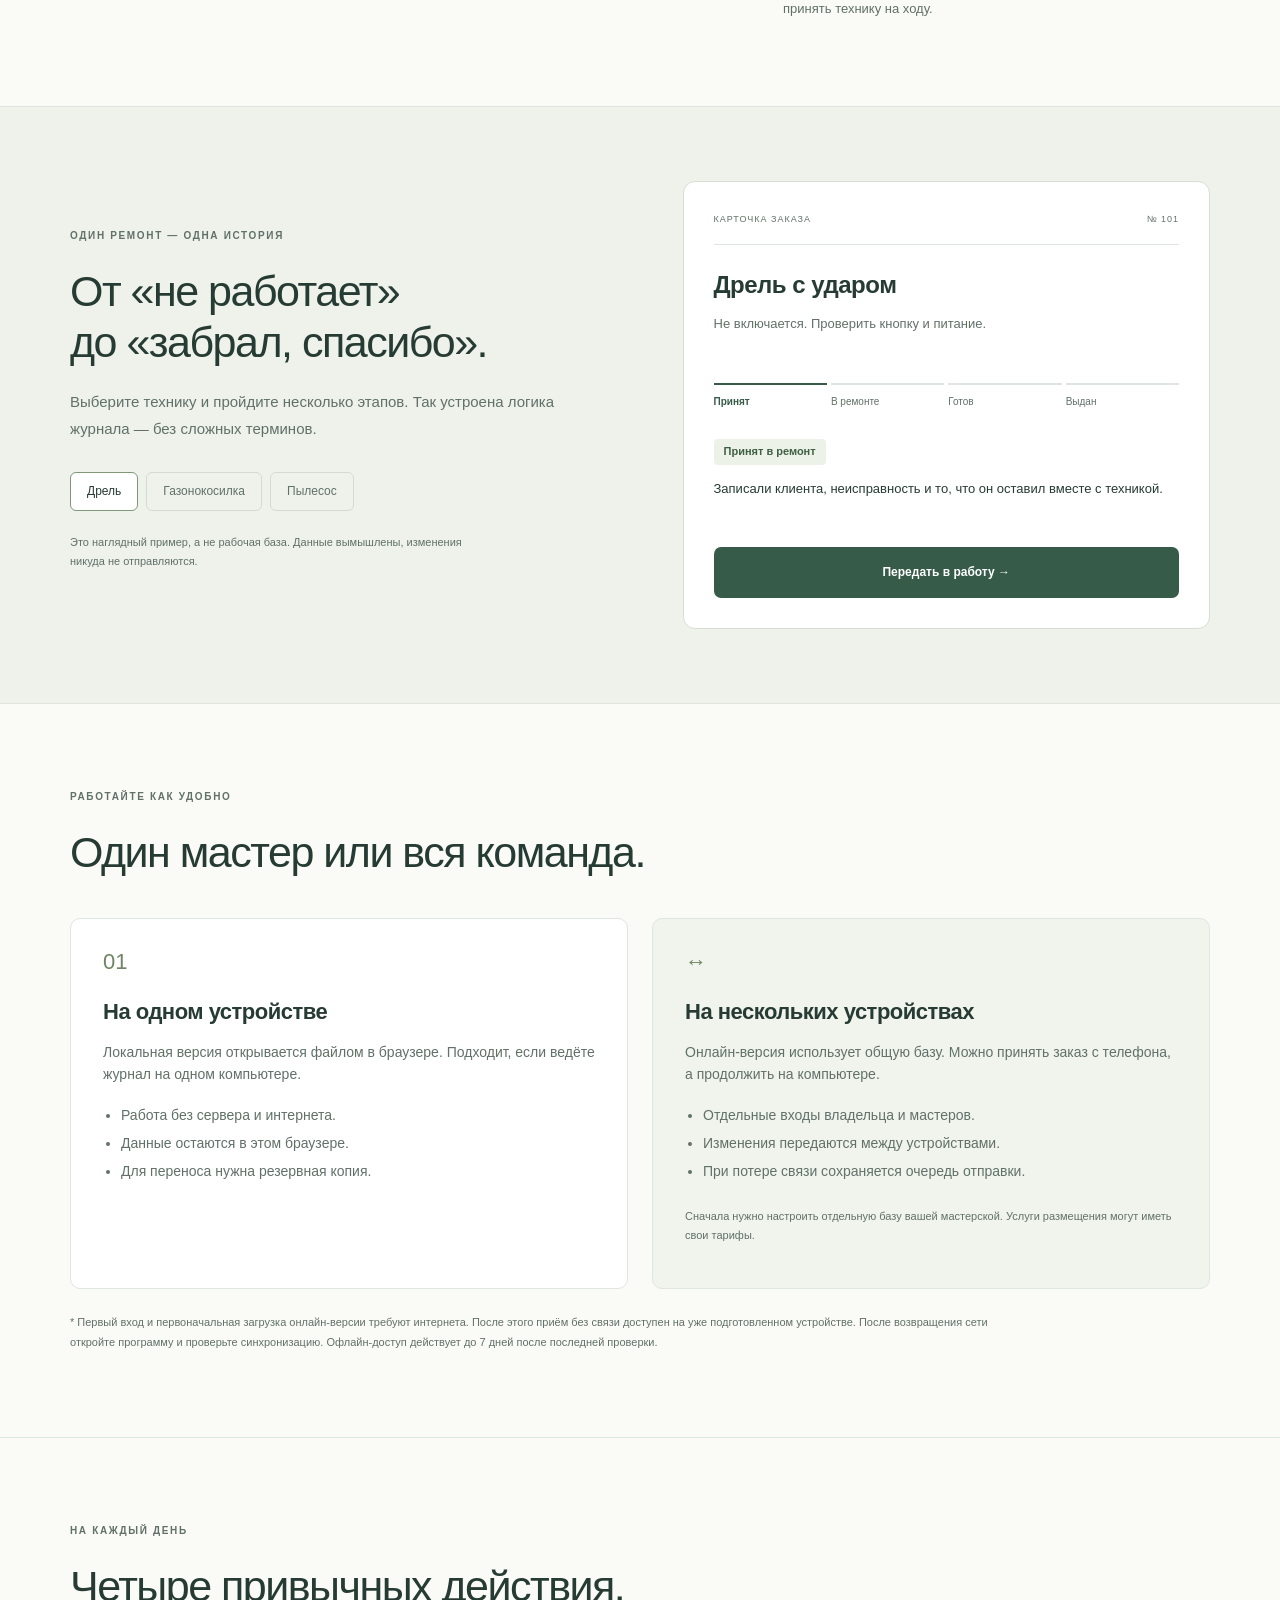
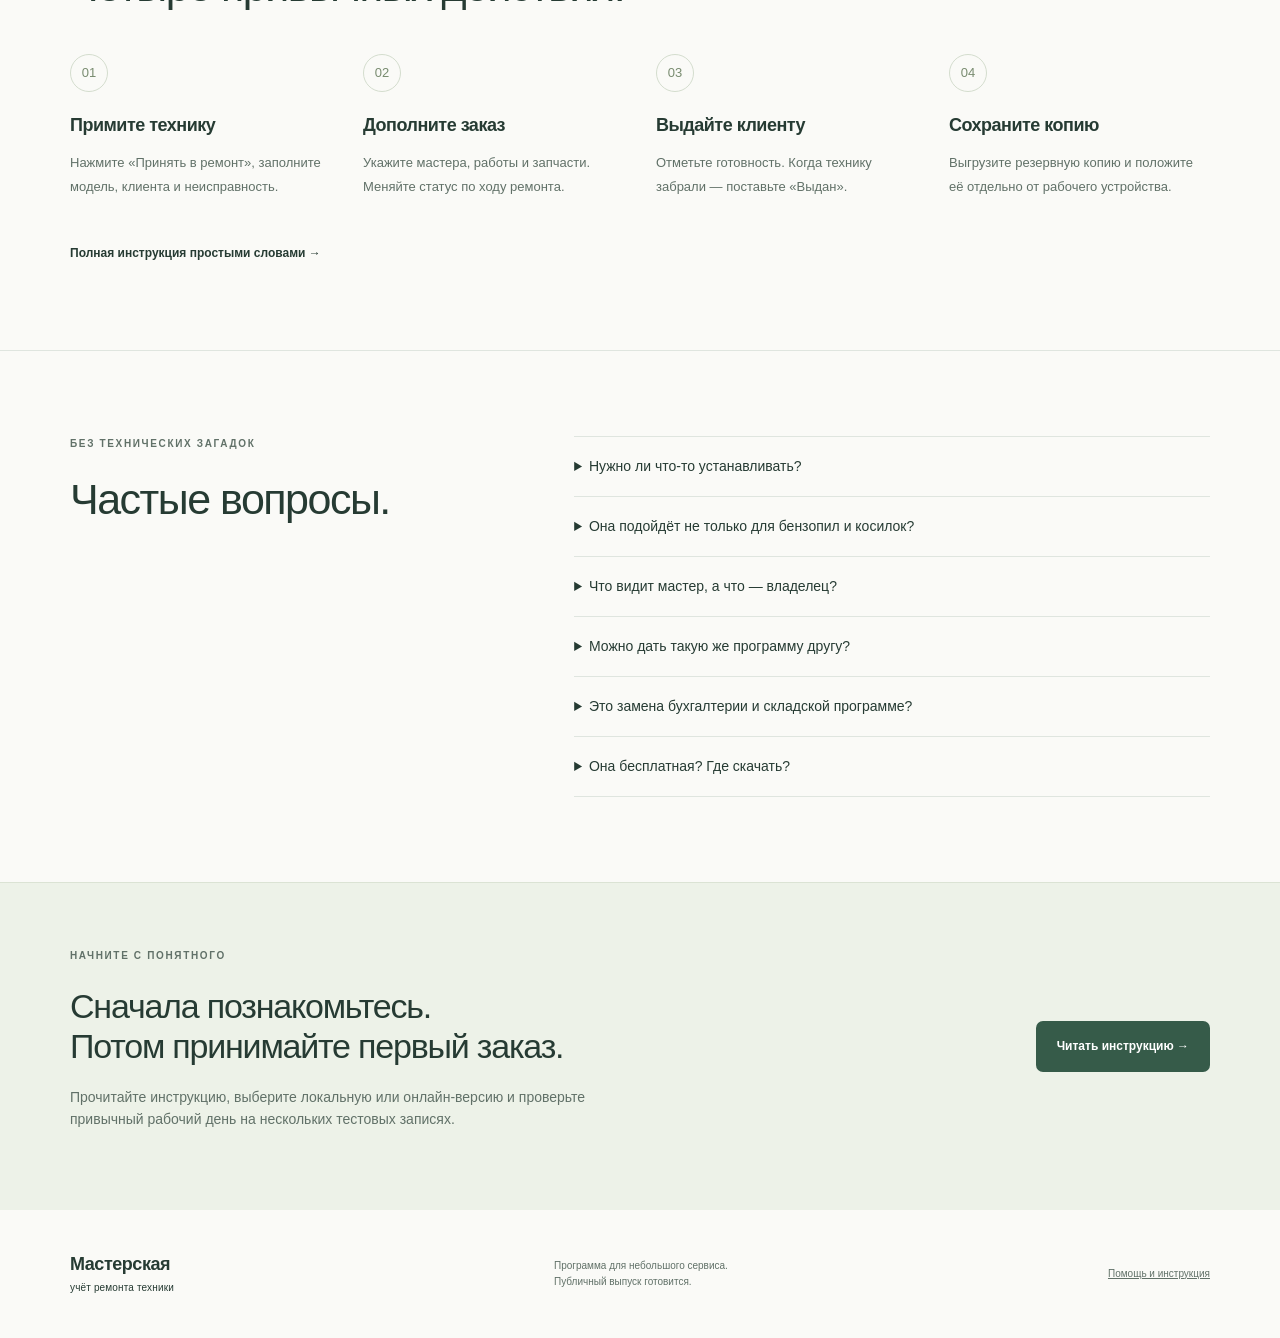
==== commit b7eb6784: "Refresh workshop landing with unified restrained design" ====
--- a/index.html
+++ b/index.html
@@ -1,10 +1,10 @@
 <!doctype html>
-<html lang="ru"><head><meta charset="utf-8"><meta name="viewport" content="width=device-width,initial-scale=1"><meta name="description" content="Мастерская — программа учёта ремонта техники. Принимайте заказы, следите за готовностью и находите клиентов. Понятное описание и инструкция для начала работы."><meta name="theme-color" content="#244b3c"><title>Мастерская — порядок в ремонтах</title><link rel="stylesheet" href="style.css"><script src="demo.js" defer></script></head>
+<html lang="ru"><head><meta charset="utf-8"><meta name="viewport" content="width=device-width,initial-scale=1"><meta name="description" content="Мастерская — программа учёта ремонта техники. Принимайте заказы, следите за готовностью и находите клиентов. Понятное описание и инструкция для начала работы."><meta name="theme-color" content="#244b3c"><title>Мастерская — порядок в ремонтах</title><link rel="stylesheet" href="style.css"><script src="demo.js" defer></script><link rel="icon" href="images/mark.svg" type="image/svg+xml"></head>
 <body><a class="skip" href="#main">К содержимому</a><header class="header wrap"><a class="brand" href="index.html" aria-label="Мастерская — главная"><span class="brand-icon" aria-hidden="true">М<span>·</span></span><span>Мастерская<small>учёт ремонта техники</small></span></a><nav aria-label="Главная навигация"><a href="#screenshots">Скриншоты</a><a href="guide.html">Инструкция</a><a class="nav-button" href="#start">Как начать <span aria-hidden="true">→</span></a></nav></header>
-<main id="main"><section class="hero wrap"><div class="hero-copy"><p class="eyebrow"><span class="dot"></span> Для небольшой мастерской</p><h1>Каждый ремонт.<br>На своём <em>месте.</em></h1><p class="lead">Кто принёс технику, что нужно починить и можно ли уже выдавать — всё в одном журнале. Без записок, которые теряются в самый нужный момент.</p><div class="actions"><a class="button primary" href="#example">Посмотреть на примере <span aria-hidden="true">↓</span></a><a class="text-link" href="guide.html">Открыть инструкцию →</a></div><div class="hero-notes"><span>В браузере</span><span>На компьютере и телефоне</span><span>С приёмом без связи*</span></div></div><div class="hero-sheet" aria-label="Пример записи о ремонте"><div class="sheet-top"><span>ЖУРНАЛ МАСТЕРСКОЙ</span><span class="sample-label">ПРИМЕР</span></div><div class="sheet-number">Заказ <span>№ 101</span></div><div class="sheet-device">Дрель с ударом</div><div class="sheet-issue">Не включается. Проверить кнопку и питание.</div><dl class="sheet-fields"><div><dt>Клиент</dt><dd>Алексей · пример</dd></div><div><dt>Мастер</dt><dd>Назначен</dd></div><div><dt>Статус</dt><dd><span class="badge">В ремонте</span></dd></div></dl><div class="sheet-bottom"><span class="stamp">ПРИНЯТО<br>В РАБОТУ</span><span>От приёма<br>до выдачи</span></div></div></section>
-<div class="audience"><div class="wrap audience-inner"><span>Для тех, кто ремонтирует</span><strong>Электроинструмент</strong><span class="asterisk">✳</span><strong>Садовую технику</strong><span class="asterisk">✳</span><strong>Бытовую технику</strong><span class="asterisk">✳</span><strong>И другое оборудование</strong></div></div>
+<main id="main"><section class="hero wrap"><div class="hero-copy"><p class="eyebrow"><span class="dot"></span> Для небольшой мастерской</p><h1>Каждый ремонт.<br>На своём <em>месте.</em></h1><p class="lead">Кто принёс технику, что нужно починить и можно ли уже выдавать — всё в одном журнале. Рабочий день становится понятнее, когда каждый заказ записан.</p><div class="actions"><a class="button primary" href="#example">Посмотреть, как работает <span aria-hidden="true">→</span></a><a class="text-link" href="guide.html">Открыть инструкцию →</a></div><div class="hero-notes"><span>В браузере</span><span>На компьютере и телефоне</span><span>С приёмом без связи*</span></div></div><figure class="hero-preview"><div class="preview-top"><span class="preview-dot"></span><span>Журнал мастерской</span><span class="preview-label">Интерфейс v5</span></div><a href="#screenshots" aria-label="Посмотреть скриншоты программы"><img src="images/orders-desktop.jpg" width="1440" height="880" alt="Журнал ремонта на демонстрационных данных" fetchpriority="high"></a><figcaption><span>От приёма до выдачи</span><span>В одном журнале</span></figcaption></figure></section>
+<div class="audience"><div class="wrap audience-inner"><span>Для тех, кто ремонтирует</span><strong>Электроинструмент</strong><span class="asterisk" aria-hidden="true">·</span><strong>Садовую технику</strong><span class="asterisk" aria-hidden="true">·</span><strong>Бытовую технику</strong><span class="asterisk" aria-hidden="true">·</span><strong>И другое оборудование</strong></div></div>
 <section id="features" class="section wrap"><div class="section-heading"><p class="eyebrow">Меньше держать в голове</p><h2>Видно, что происходит<br>с каждым заказом.</h2><p>Основа одна и та же: техника, клиент, неисправность, работа и результат. Поэтому журнал подходит мастерским разного профиля.</p></div><div class="feature-grid"><article><span class="feature-no">01 / ПРИЁМ</span><h3>Ничего не забыть</h3><p>Запишите технику, телефон клиента, неисправность и комплектность. Добавьте срок и ориентировочную цену.</p></article><article><span class="feature-no">02 / РАБОТА</span><h3>Не искать по всей тетради</h3><p>Найдите заказ по номеру, клиенту, телефону или модели. Посмотрите, что в ремонте, ждёт запчастей или согласования.</p></article><article><span class="feature-no">03 / ВЫДАЧА</span><h3>Закрыть ремонт по порядку</h3><p>Укажите работы, запчасти и суммы. Отметьте готовность, а после передачи клиенту — выдачу. Напечатайте документы.</p></article><article><span class="feature-no">04 / КОНТРОЛЬ</span><h3>Помнить о залежавшейся технике</h3><p>Посмотрите давно открытые заказы, запишите результат звонка и следующий контакт. В онлайн-версии есть итоги по месяцам.</p></article></div></section>
-<section id="screenshots" class="section wrap screenshots"><div class="section-heading"><p class="eyebrow">Так выглядит программа</p><h2>Не только описание.<br>Настоящий рабочий интерфейс.</h2><p>Журнал, карточка ремонта и тот же учёт с телефона. На скриншотах — онлайн-версия v5 и вымышленные заказы. Нажмите на изображение, чтобы рассмотреть детали.</p></div>
+<section id="screenshots" class="section wrap screenshots"><div class="section-heading"><p class="eyebrow">Так выглядит программа</p><h2>Знакомый порядок.<br>Понятный интерфейс.</h2><p>Журнал, карточка ремонта и тот же учёт с телефона. На скриншотах — онлайн-версия v5 и вымышленные заказы. Нажмите на изображение, чтобы рассмотреть детали.</p></div>
 <figure class="screen-figure screen-wide"><a class="screen-image" href="images/orders-desktop.jpg" target="_blank" rel="noopener" aria-label="Открыть скриншот журнала заказов в полном размере"><img src="images/orders-desktop.jpg" width="1440" height="880" loading="lazy" decoding="async" alt="Журнал заказов: поиск по технике и клиенту, вкладки статусов и пять демонстрационных ремонтов."></a><figcaption><span>01 / Журнал заказов</span><p>Видно, что в ремонте, ждёт запчастей или уже готово к выдаче. Поиск помогает быстро найти нужную запись.</p></figcaption></figure>
 <div class="screen-grid"><figure class="screen-figure screen-detail"><a class="screen-image" href="images/order-card.jpg" target="_blank" rel="noopener" aria-label="Открыть скриншот карточки ремонта в полном размере"><img src="images/order-card.jpg" width="1264" height="1164" loading="lazy" decoding="async" alt="Карточка демонстрационного заказа №101: клиент, дрель, неисправность, работы, запчасти и итог 1550 рублей."></a><figcaption><span>02 / Карточка ремонта</span><p>Клиент, техника, неисправность, работы и стоимость собраны в одном месте.</p></figcaption></figure>
 <figure class="screen-figure screen-mobile"><a class="screen-image" href="images/orders-mobile.jpg" target="_blank" rel="noopener" aria-label="Открыть скриншот программы на телефоне в полном размере"><img src="images/orders-mobile.jpg" width="390" height="844" loading="lazy" decoding="async" alt="Мобильная версия журнала с карточками триммера, шуруповёрта и пылесоса на демонстрационных данных."></a><figcaption><span>03 / На телефоне</span><p>Те же заказы в виде карточек — удобно посмотреть ремонт или принять технику на ходу.</p></figcaption></figure></div></section>
--- a/style.css
+++ b/style.css
@@ -1,4 +1,4 @@
-:root{--paper:#f8f7f2;--ink:#243a30;--green:#244b3c;--muted:#657267;--line:#d9dfd5;--soft:#edf0e8;--lime:#dbec91;--white:#fff; font-family:Arial,Helvetica,sans-serif;color:var(--ink);background:var(--paper);font-size:16px;line-height:1.6}*{box-sizing:border-box}html{scroll-behavior:smooth;scroll-padding-top:24px}body{margin:0}a{color:inherit}button{font:inherit;cursor:pointer}button,a{-webkit-tap-highlight-color:transparent}a:focus-visible,button:focus-visible,summary:focus-visible{outline:3px solid #9c6b22;outline-offset:5px}.skip{position:absolute;left:16px;top:-100px;background:white;padding:10px;z-index:9}.skip:focus{top:12px}.wrap{max-width:1220px;margin:auto;padding-left:40px;padding-right:40px}.header{display:flex;justify-content:space-between;align-items:center;min-height:114px;gap:24px}.brand{display:flex;align-items:center;gap:12px;text-decoration:none;font-size:20px;font-weight:700;line-height:1.15}.brand small{display:block;font-size:11px;font-weight:400;color:var(--muted);margin-top:6px}.brand-icon{display:flex;align-items:center;justify-content:center;width:42px;height:42px;border:1px solid var(--green);font-family:Georgia,serif;font-size:29px}.brand-icon span{color:#a5b76f}.header nav{display:flex;align-items:center;gap:28px;font-size:13px}.header nav a{text-decoration:none}.header nav a:hover,.text-link:hover{text-decoration:underline;text-underline-offset:5px}.nav-button{border:1px solid var(--line);padding:10px 16px;border-radius:4px}.nav-button span{margin-left:20px}.hero{display:grid;grid-template-columns:1.25fr 1fr;gap:70px;padding-top:58px;padding-bottom:90px;align-items:center}.eyebrow{font-size:11px;letter-spacing:1.7px;text-transform:uppercase;font-weight:700;margin:0 0 24px}.dot{display:inline-block;width:7px;height:7px;border-radius:50%;background:var(--green);margin-right:8px}h1{font-size:clamp(44px,5.6vw,76px);font-weight:500;line-height:1.03;letter-spacing:-3px;margin:0 0 28px}h1 em{font-family:Georgia,serif;font-weight:400}h2{font-size:clamp(30px,3.6vw,45px);line-height:1.14;letter-spacing:-1.4px;font-weight:500;margin:0 0 20px}h3{font-weight:600;line-height:1.3;margin:0 0 14px;font-size:22px}.lead{max-width:485px;color:var(--muted);font-size:17px;line-height:1.75}.actions{display:flex;align-items:center;flex-wrap:wrap;gap:20px;margin-top:30px}.button{display:inline-flex;align-items:center;justify-content:center;gap:20px;text-decoration:none;font-size:13px;font-weight:600;padding:16px 22px;border:1px solid transparent;border-radius:4px;transition:background .2s,transform .2s}.button:hover{transform:translateY(-2px)}.primary{color:white;background:var(--green)}.primary:hover{background:#183629}.text-link{font-size:13px;font-weight:600;text-decoration:none}.hero-notes{display:flex;gap:9px 18px;flex-wrap:wrap;font-size:10px;color:var(--muted);margin-top:32px}.hero-notes span::before{content:'✓';margin-right:5px}.hero-sheet{background:#fffdf7;border:1px solid #d4dacb;box-shadow:14px 16px 0 #e7eadf;padding:28px 32px;transform:rotate(2deg);position:relative}.hero-sheet::before{content:'';display:block;width:76px;height:22px;background:#dce2cdcf;position:absolute;left:calc(50% - 38px);top:-11px;transform:rotate(-8deg)}.sheet-top,.demo-meta{display:flex;justify-content:space-between;gap:10px;font-size:9px;letter-spacing:1px;padding-bottom:24px;border-bottom:1px solid var(--line)}.sample-label{color:var(--muted)}.sheet-number{margin-top:30px;font-size:13px;color:var(--muted)}.sheet-number span{font-size:32px;font-family:Georgia,serif;color:var(--ink);margin-left:8px}.sheet-device{font-size:25px;font-weight:600;margin-top:14px}.sheet-issue{font-size:12px;color:var(--muted);margin-top:8px;max-width:245px}.sheet-fields{margin:28px 0}.sheet-fields>div{display:flex;justify-content:space-between;border-top:1px solid var(--line);padding:12px 0;font-size:12px}.sheet-fields dt{color:var(--muted)}.sheet-fields dd{margin:0}.badge{display:inline-block;background:#e6eddb;color:#35563b;font-size:11px;padding:4px 10px;border-radius:3px;font-weight:600}.sheet-bottom{display:flex;justify-content:space-between;align-items:center;font-size:11px;color:var(--muted)}.stamp{border:2px solid #4c7154;padding:7px 15px;font-weight:700;letter-spacing:2px;line-height:1.3;font-size:13px;color:#4c7154;transform:rotate(-8deg)}.audience{background:#e8ece0;border-top:1px solid var(--line);border-bottom:1px solid var(--line)}.audience-inner{display:flex;justify-content:space-between;align-items:center;gap:16px;flex-wrap:wrap;padding-top:23px;padding-bottom:23px;font-size:12px}.audience-inner>span:first-child{color:var(--muted);font-size:11px}.audience strong{font-weight:500}.asterisk{color:#718259;font-size:22px}.section{padding-top:94px;padding-bottom:94px}.section-heading{max-width:690px}.section-heading>p:not(.eyebrow),.section-text{font-size:15px;color:var(--muted);max-width:500px}.feature-grid{display:grid;grid-template-columns:repeat(4,1fr);gap:28px;margin-top:45px}.feature-grid article{border-top:1px solid #aab9a1;padding-top:20px}.feature-no{font-size:10px;letter-spacing:1.2px;color:var(--muted);display:block;margin-bottom:25px}.feature-grid h3{font-size:19px}.feature-grid p{font-size:13px;color:var(--muted);line-height:1.85}.example-section{background:var(--green);color:white;padding:80px 0}.example-layout{display:grid;grid-template-columns:1fr 1fr;align-items:center;gap:85px}.example-section .eyebrow{color:var(--lime)}.example-section .section-text,.example-section .fine{color:#c4d2c5}.example-tabs{display:flex;gap:8px;flex-wrap:wrap;margin-top:30px}.example-tabs button{background:transparent;color:#fff;border:1px solid #6d8777;border-radius:30px;padding:8px 16px;font-size:12px}.example-tabs button.on{background:var(--lime);border-color:var(--lime);color:var(--green)}.fine{font-size:11px;line-height:1.7;color:var(--muted);margin-top:22px;max-width:410px}.demo-card{background:var(--paper);color:var(--ink);padding:30px;border-radius:7px;min-height:420px}.demo-meta{padding-bottom:18px;color:var(--muted)}.demo-card h3{font-size:25px;margin-top:24px}.demo-card>p{font-size:13px;color:var(--muted);min-height:42px}.steps{display:flex;list-style:none;padding:0;margin:27px 0;gap:4px}.steps li{flex:1;border-top:3px solid var(--line);padding-top:9px;font-size:10px;color:var(--muted)}.steps li.current{border-color:var(--green);color:var(--green);font-weight:700}.steps li.done{border-color:#a6bb79}.demo-state{min-height:110px}.demo-state p{font-size:13px;line-height:1.7;margin-bottom:22px}.demo-card>.button{width:100%}.mode-grid{display:grid;grid-template-columns:1fr 1fr;gap:24px;margin-top:40px}.mode-card{border:1px solid var(--line);padding:32px}.mode-card.online{background:var(--soft)}.mode-icon{font-size:32px;line-height:1;margin-bottom:25px}.mode-card p,.mode-card li{font-size:14px;color:var(--muted)}.mode-card ul{padding-left:18px;line-height:2}.mode-card .fine{font-size:11px}.footnote{font-size:11px;color:var(--muted);line-height:1.8;max-width:920px;margin:24px 0 0}.how-section{border-top:1px solid var(--line);border-bottom:1px solid var(--line);background:#fffdf9}.how-grid{display:grid;grid-template-columns:repeat(4,1fr);list-style:none;gap:32px;padding:0;margin:42px 0 28px}.how-grid li>span{font-family:Georgia,serif;font-size:36px;color:#83936f;display:block;margin-bottom:15px}.how-grid h3{font-size:19px}.how-grid p{font-size:13px;color:var(--muted)}.faq-section{display:grid;grid-template-columns:1fr 1.4fr;gap:50px}.faq details{border-top:1px solid var(--line);padding:19px 0}.faq details:last-child{border-bottom:1px solid var(--line)}.faq summary{font-size:15px;cursor:pointer;line-height:1.5}.faq details p{font-size:13px;color:var(--muted);padding-right:20px}.start-section{background:#e8eddd;padding:65px 0}.start-inner{display:flex;align-items:center;justify-content:space-between;gap:45px}.start-inner h2{font-size:36px}.start-inner p:not(.eyebrow){font-size:14px;color:var(--muted);max-width:570px}.light{background:var(--green);color:white;white-space:nowrap}.footer{display:flex;gap:35px;justify-content:space-between;align-items:center;padding-top:45px;padding-bottom:45px;font-size:11px;color:var(--muted)}.footer-brand{flex-direction:column;align-items:start;gap:7px;font-size:18px;color:var(--ink)}.footer-brand span{font-size:10px;font-weight:400}.guide-hero{padding:45px 0 35px;max-width:850px}.guide-hero h1{font-size:58px}.guide-wrap{max-width:1000px}.guide-content{display:grid;grid-template-columns:190px 1fr;gap:50px;padding-bottom:70px}.guide-nav{position:sticky;top:24px;align-self:start;display:grid;gap:13px;font-size:12px}.guide-nav a{color:var(--muted);text-decoration:none}.guide-article section{padding:0 0 34px;margin:0 0 34px;border-bottom:1px solid var(--line);scroll-margin-top:30px}.guide-article h2{font-size:29px;letter-spacing:-.7px}.guide-article p,.guide-article li{font-size:15px;color:#536155}.guide-article li{margin-bottom:10px}.guide-note{background:var(--soft);border-left:3px solid #7b935e;padding:16px 20px;margin:22px 0}.guide-note p{margin:0;font-size:13px}.guide-article a{color:var(--green)}.guide-table{overflow-x:auto}.guide-table table{border-collapse:collapse;width:100%;font-size:13px}.guide-table th,.guide-table td{text-align:left;padding:13px;border-bottom:1px solid var(--line);vertical-align:top}.guide-table th{background:var(--soft)}.guide-back{font-size:12px;text-decoration:none}.guide-actions{display:flex;gap:20px;align-items:center;margin-top:25px}
+:root{--paper:#fafaf7;--ink:#263b33;--green:#365b49;--muted:#617168;--line:#dfe5df;--soft:#f0f3ee;--lime:#e3eadc;--white:#fff; font-family:Inter,-apple-system,BlinkMacSystemFont,"Segoe UI",Arial,sans-serif;color:var(--ink);background:var(--paper);font-size:16px;line-height:1.6}*{box-sizing:border-box}html{scroll-behavior:smooth;scroll-padding-top:24px}body{margin:0}a{color:inherit}button{font:inherit;cursor:pointer}button,a{-webkit-tap-highlight-color:transparent}a:focus-visible,button:focus-visible,summary:focus-visible{outline:3px solid #9c6b22;outline-offset:5px}.skip{position:absolute;left:16px;top:-100px;background:white;padding:10px;z-index:9}.skip:focus{top:12px}.wrap{max-width:1220px;margin:auto;padding-left:40px;padding-right:40px}.header{display:flex;justify-content:space-between;align-items:center;min-height:114px;gap:24px}.brand{display:flex;align-items:center;gap:12px;text-decoration:none;font-size:20px;font-weight:700;line-height:1.15}.brand small{display:block;font-size:11px;font-weight:400;color:var(--muted);margin-top:6px}.brand-icon{display:flex;align-items:center;justify-content:center;width:42px;height:42px;border:1px solid var(--green);font-family:Georgia,serif;font-size:29px}.brand-icon span{color:#a5b76f}.header nav{display:flex;align-items:center;gap:28px;font-size:13px}.header nav a{text-decoration:none}.header nav a:hover,.text-link:hover{text-decoration:underline;text-underline-offset:5px}.nav-button{border:1px solid var(--line);padding:10px 16px;border-radius:4px}.nav-button span{margin-left:20px}.hero{display:grid;grid-template-columns:1.25fr 1fr;gap:70px;padding-top:58px;padding-bottom:90px;align-items:center}.eyebrow{font-size:11px;letter-spacing:1.7px;text-transform:uppercase;font-weight:700;margin:0 0 24px}.dot{display:inline-block;width:7px;height:7px;border-radius:50%;background:var(--green);margin-right:8px}h1{font-size:clamp(44px,5.6vw,76px);font-weight:500;line-height:1.03;letter-spacing:-3px;margin:0 0 28px}h1 em{font-family:Georgia,serif;font-weight:400}h2{font-size:clamp(30px,3.6vw,45px);line-height:1.14;letter-spacing:-1.4px;font-weight:500;margin:0 0 20px}h3{font-weight:600;line-height:1.3;margin:0 0 14px;font-size:22px}.lead{max-width:485px;color:var(--muted);font-size:17px;line-height:1.75}.actions{display:flex;align-items:center;flex-wrap:wrap;gap:20px;margin-top:30px}.button{display:inline-flex;align-items:center;justify-content:center;gap:20px;text-decoration:none;font-size:13px;font-weight:600;padding:16px 22px;border:1px solid transparent;border-radius:4px;transition:background .2s,transform .2s}.button:hover{transform:translateY(-2px)}.primary{color:white;background:var(--green)}.primary:hover{background:#183629}.text-link{font-size:13px;font-weight:600;text-decoration:none}.hero-notes{display:flex;gap:9px 18px;flex-wrap:wrap;font-size:10px;color:var(--muted);margin-top:32px}.hero-notes span::before{content:'✓';margin-right:5px}.hero-sheet{background:#fffdf7;border:1px solid #d4dacb;box-shadow:14px 16px 0 #e7eadf;padding:28px 32px;transform:rotate(2deg);position:relative}.hero-sheet::before{content:'';display:block;width:76px;height:22px;background:#dce2cdcf;position:absolute;left:calc(50% - 38px);top:-11px;transform:rotate(-8deg)}.sheet-top,.demo-meta{display:flex;justify-content:space-between;gap:10px;font-size:9px;letter-spacing:1px;padding-bottom:24px;border-bottom:1px solid var(--line)}.sample-label{color:var(--muted)}.sheet-number{margin-top:30px;font-size:13px;color:var(--muted)}.sheet-number span{font-size:32px;font-family:Georgia,serif;color:var(--ink);margin-left:8px}.sheet-device{font-size:25px;font-weight:600;margin-top:14px}.sheet-issue{font-size:12px;color:var(--muted);margin-top:8px;max-width:245px}.sheet-fields{margin:28px 0}.sheet-fields>div{display:flex;justify-content:space-between;border-top:1px solid var(--line);padding:12px 0;font-size:12px}.sheet-fields dt{color:var(--muted)}.sheet-fields dd{margin:0}.badge{display:inline-block;background:#e6eddb;color:#35563b;font-size:11px;padding:4px 10px;border-radius:3px;font-weight:600}.sheet-bottom{display:flex;justify-content:space-between;align-items:center;font-size:11px;color:var(--muted)}.stamp{border:2px solid #4c7154;padding:7px 15px;font-weight:700;letter-spacing:2px;line-height:1.3;font-size:13px;color:#4c7154;transform:rotate(-8deg)}.audience{background:#e8ece0;border-top:1px solid var(--line);border-bottom:1px solid var(--line)}.audience-inner{display:flex;justify-content:space-between;align-items:center;gap:16px;flex-wrap:wrap;padding-top:23px;padding-bottom:23px;font-size:12px}.audience-inner>span:first-child{color:var(--muted);font-size:11px}.audience strong{font-weight:500}.asterisk{color:#718259;font-size:22px}.section{padding-top:94px;padding-bottom:94px}.section-heading{max-width:690px}.section-heading>p:not(.eyebrow),.section-text{font-size:15px;color:var(--muted);max-width:500px}.feature-grid{display:grid;grid-template-columns:repeat(4,1fr);gap:28px;margin-top:45px}.feature-grid article{border-top:1px solid #aab9a1;padding-top:20px}.feature-no{font-size:10px;letter-spacing:1.2px;color:var(--muted);display:block;margin-bottom:25px}.feature-grid h3{font-size:19px}.feature-grid p{font-size:13px;color:var(--muted);line-height:1.85}.example-section{background:var(--green);color:white;padding:80px 0}.example-layout{display:grid;grid-template-columns:1fr 1fr;align-items:center;gap:85px}.example-section .eyebrow{color:var(--lime)}.example-section .section-text,.example-section .fine{color:#c4d2c5}.example-tabs{display:flex;gap:8px;flex-wrap:wrap;margin-top:30px}.example-tabs button{background:transparent;color:#fff;border:1px solid #6d8777;border-radius:30px;padding:8px 16px;font-size:12px}.example-tabs button.on{background:var(--lime);border-color:var(--lime);color:var(--green)}.fine{font-size:11px;line-height:1.7;color:var(--muted);margin-top:22px;max-width:410px}.demo-card{background:var(--paper);color:var(--ink);padding:30px;border-radius:7px;min-height:420px}.demo-meta{padding-bottom:18px;color:var(--muted)}.demo-card h3{font-size:25px;margin-top:24px}.demo-card>p{font-size:13px;color:var(--muted);min-height:42px}.steps{display:flex;list-style:none;padding:0;margin:27px 0;gap:4px}.steps li{flex:1;border-top:3px solid var(--line);padding-top:9px;font-size:10px;color:var(--muted)}.steps li.current{border-color:var(--green);color:var(--green);font-weight:700}.steps li.done{border-color:#a6bb79}.demo-state{min-height:110px}.demo-state p{font-size:13px;line-height:1.7;margin-bottom:22px}.demo-card>.button{width:100%}.mode-grid{display:grid;grid-template-columns:1fr 1fr;gap:24px;margin-top:40px}.mode-card{border:1px solid var(--line);padding:32px}.mode-card.online{background:var(--soft)}.mode-icon{font-size:32px;line-height:1;margin-bottom:25px}.mode-card p,.mode-card li{font-size:14px;color:var(--muted)}.mode-card ul{padding-left:18px;line-height:2}.mode-card .fine{font-size:11px}.footnote{font-size:11px;color:var(--muted);line-height:1.8;max-width:920px;margin:24px 0 0}.how-section{border-top:1px solid var(--line);border-bottom:1px solid var(--line);background:#fffdf9}.how-grid{display:grid;grid-template-columns:repeat(4,1fr);list-style:none;gap:32px;padding:0;margin:42px 0 28px}.how-grid li>span{font-family:Georgia,serif;font-size:36px;color:#83936f;display:block;margin-bottom:15px}.how-grid h3{font-size:19px}.how-grid p{font-size:13px;color:var(--muted)}.faq-section{display:grid;grid-template-columns:1fr 1.4fr;gap:50px}.faq details{border-top:1px solid var(--line);padding:19px 0}.faq details:last-child{border-bottom:1px solid var(--line)}.faq summary{font-size:15px;cursor:pointer;line-height:1.5}.faq details p{font-size:13px;color:var(--muted);padding-right:20px}.start-section{background:#e8eddd;padding:65px 0}.start-inner{display:flex;align-items:center;justify-content:space-between;gap:45px}.start-inner h2{font-size:36px}.start-inner p:not(.eyebrow){font-size:14px;color:var(--muted);max-width:570px}.light{background:var(--green);color:white;white-space:nowrap}.footer{display:flex;gap:35px;justify-content:space-between;align-items:center;padding-top:45px;padding-bottom:45px;font-size:11px;color:var(--muted)}.footer-brand{flex-direction:column;align-items:start;gap:7px;font-size:18px;color:var(--ink)}.footer-brand span{font-size:10px;font-weight:400}.guide-hero{padding:45px 0 35px;max-width:850px}.guide-hero h1{font-size:58px}.guide-wrap{max-width:1000px}.guide-content{display:grid;grid-template-columns:190px 1fr;gap:50px;padding-bottom:70px}.guide-nav{position:sticky;top:24px;align-self:start;display:grid;gap:13px;font-size:12px}.guide-nav a{color:var(--muted);text-decoration:none}.guide-article section{padding:0 0 34px;margin:0 0 34px;border-bottom:1px solid var(--line);scroll-margin-top:30px}.guide-article h2{font-size:29px;letter-spacing:-.7px}.guide-article p,.guide-article li{font-size:15px;color:#536155}.guide-article li{margin-bottom:10px}.guide-note{background:var(--soft);border-left:3px solid #7b935e;padding:16px 20px;margin:22px 0}.guide-note p{margin:0;font-size:13px}.guide-article a{color:var(--green)}.guide-table{overflow-x:auto}.guide-table table{border-collapse:collapse;width:100%;font-size:13px}.guide-table th,.guide-table td{text-align:left;padding:13px;border-bottom:1px solid var(--line);vertical-align:top}.guide-table th{background:var(--soft)}.guide-back{font-size:12px;text-decoration:none}.guide-actions{display:flex;gap:20px;align-items:center;margin-top:25px}
 @media(max-width:1000px){.hero{gap:38px}.wrap{padding-left:28px;padding-right:28px}.feature-grid{grid-template-columns:repeat(2,1fr)}.example-layout{gap:38px}.hero-notes{font-size:10px}.audience-inner{justify-content:flex-start}.hero-sheet{padding:25px}.how-grid{gap:20px}.header nav{gap:18px}}
 @media(max-width:700px){.wrap{padding-left:22px;padding-right:22px}.header{min-height:90px}.brand{font-size:18px}.brand-icon{width:36px;height:36px;font-size:25px}.header nav>a:first-child{display:none}.header nav{gap:14px;font-size:12px}.nav-button{padding:8px 12px}.nav-button span{display:none}.hero{grid-template-columns:1fr;padding-top:34px;padding-bottom:55px;gap:48px}.hero h1{font-size:58px;letter-spacing:-2.4px}.lead{font-size:16px}.hero-sheet{max-width:420px;width:calc(100% - 16px);margin:0 auto;transform:rotate(1deg)}.hero-notes{line-height:1.9;margin-top:25px}.actions{gap:18px}.audience-inner{gap:8px 15px}.audience-inner>span:first-child{flex-basis:100%;margin-bottom:5px}.audience strong{font-size:11px}.asterisk{font-size:15px}.section{padding-top:60px;padding-bottom:60px}.feature-grid{gap:26px 20px;margin-top:30px}.feature-grid h3{font-size:17px}.feature-grid p{font-size:12px}.feature-no{font-size:9px;margin-bottom:16px}.example-section{padding:56px 0}.example-layout{grid-template-columns:1fr;gap:28px}.demo-card{padding:24px;min-height:0}.demo-card>p{min-height:0}.demo-state{min-height:115px}.mode-grid{grid-template-columns:1fr;gap:16px}.mode-card{padding:25px}.how-grid{grid-template-columns:1fr 1fr;gap:18px 24px;margin-top:30px}.how-grid h3{font-size:17px}.faq-section{grid-template-columns:1fr;gap:20px}.start-inner{flex-direction:column;align-items:start;gap:20px}.start-inner h2{font-size:31px}.start-section{padding:48px 0}.footer{flex-wrap:wrap;gap:20px}.footer>p{margin:0}.guide-hero h1{font-size:44px;letter-spacing:-1.6px}.guide-content{grid-template-columns:1fr;gap:28px}.guide-nav{position:static;grid-template-columns:1fr 1fr;gap:10px;padding-bottom:24px;border-bottom:1px solid var(--line)}.guide-hero{padding-top:25px}.guide-table th,.guide-table td{padding:10px}.guide-article h2{font-size:27px}}
 @media(max-width:380px){.header nav>a[href="guide.html"]{display:none}.hero h1{font-size:51px}.button{padding:14px 17px;gap:12px}.brand small{font-size:10px}.hero-sheet{padding:22px}.feature-grid{grid-template-columns:1fr}.demo-card{padding:20px}}
@@ -10,3 +10,27 @@
 @media(max-width:700px){.screenshots{padding-top:0}.screen-grid{grid-template-columns:1fr;gap:0;margin-top:0}.screen-grid .screen-image{height:auto;padding:16px}.screen-mobile .screen-image{height:530px}.screen-detail .screen-image img{height:auto}.screen-figure{margin-top:27px}.screen-figure figcaption{padding-top:14px}.screen-figure figcaption p{font-size:12px}.screen-wide .screen-image{overflow-x:auto}.screen-wide img{min-width:650px}.screen-wide .screen-image{overscroll-behavior-x:contain}}
 @media(prefers-reduced-motion:reduce){.screen-image img{transition:none}}
 @media print{.guide-screen{break-inside:avoid}.guide-screen img{max-height:450px;object-fit:contain}}
+
+/* Shared restrained identity — landing, guide and GitHub. */
+.header{min-height:104px;border-bottom:1px solid var(--line)}
+.brand{font-weight:600;letter-spacing:-.45px}.brand small{letter-spacing:.2px}
+.brand-icon{font-family:inherit;background:var(--green);color:#fff;border:0;border-radius:10px;font-size:25px;font-weight:500}.brand-icon span{color:#d9e2d0}
+.header nav{font-size:12px;gap:26px}.nav-button{border-radius:7px;background:white;padding:10px 17px}
+.hero{grid-template-columns:1fr 1.13fr;gap:46px;padding-top:90px;padding-bottom:90px;min-height:620px}
+h1{font-size:clamp(44px,4.7vw,66px);font-weight:500;letter-spacing:-2.9px;line-height:1.07}h1 em{font-family:inherit;font-style:normal;color:#68806a;font-weight:400}
+h2{font-weight:500;font-size:clamp(30px,3.4vw,43px);letter-spacing:-1.5px;line-height:1.18}
+h3{font-weight:600;letter-spacing:-.5px}.eyebrow{letter-spacing:1.65px;font-size:10px;color:var(--muted);margin-bottom:22px}
+.lead{font-size:16px;line-height:1.8;max-width:445px}.actions{gap:18px}.button{border-radius:7px;font-size:12px;padding:15px 20px}.button:hover{transform:none}.primary:hover,.light:hover{background:#294737}.text-link{font-size:12px}.hero-notes{font-size:10px;gap:9px 15px}
+.hero-preview{margin:0;border:1px solid #d5ded4;border-radius:12px;background:white;box-shadow:0 22px 60px -28px #223d3133;overflow:hidden;min-width:0}
+.preview-top{display:flex;align-items:center;gap:8px;padding:17px 19px;border-bottom:1px solid var(--line);font-size:11px;color:var(--muted)}.preview-dot{width:7px;height:7px;border-radius:50%;background:#91a781}.preview-label{margin-left:auto;font-size:10px}.hero-preview a{display:block;padding:18px 0;background:#f3f5f0}.hero-preview img{display:block;width:100%;height:auto}.hero-preview figcaption{display:flex;justify-content:space-between;gap:10px;font-size:10px;color:var(--muted);padding:16px 19px;border-top:1px solid var(--line)}
+.audience{background:transparent}.audience-inner{font-size:11px;padding-top:22px;padding-bottom:22px}.asterisk{font-size:18px;color:#a3b29c}
+.section{padding-top:85px;padding-bottom:85px}.section-heading>p:not(.eyebrow),.section-text{font-size:15px;line-height:1.8}
+.feature-grid{gap:0;margin-top:38px;border-top:1px solid var(--line);border-bottom:1px solid var(--line)}.feature-grid article{padding:28px 22px;border-top:0;border-right:1px solid var(--line)}.feature-grid article:first-child{padding-left:0}.feature-grid article:last-child{padding-right:0;border-right:0}.feature-grid h3{font-size:18px;line-height:1.4}.feature-no{letter-spacing:1px;color:#778873}.feature-grid p{font-size:13px}
+.screenshots{padding-top:0}.screen-image{border-radius:10px;background:#f0f3ee}.screen-figure figcaption>span{font-weight:500;font-size:10px;letter-spacing:1.1px}.screen-figure figcaption p{line-height:1.8}.screen-grid .screen-image{height:460px;padding:24px}
+.example-section{background:#eef2eb;color:var(--ink);border-top:1px solid var(--line);border-bottom:1px solid var(--line);padding:74px 0}.example-section .eyebrow{color:var(--muted)}.example-section .section-text,.example-section .fine{color:var(--muted)}.example-tabs button{color:var(--muted);border:1px solid #d3dccf;background:transparent;border-radius:6px;padding:9px 16px}.example-tabs button.on{color:var(--ink);background:white;border-color:#82967a}.demo-card{background:#fff;border:1px solid #d6dfd1;border-radius:12px;padding:30px}.demo-meta{font-size:9px}.demo-card h3{font-size:24px}.badge{background:#edf2e8;color:#3f6044;border-radius:4px}.steps li{border-top-width:2px}.steps li.done{border-color:#a6b69b}
+.mode-card{border-radius:10px;padding:32px;background:white}.mode-card.online{background:#f1f4ed}.mode-icon{font-size:22px;color:#718566}.mode-card .fine{max-width:none}.how-section{background:transparent}.how-grid li>span{font-family:inherit;font-size:13px;font-weight:500;color:#788b6f;display:flex;align-items:center;justify-content:center;width:38px;height:38px;border:1px solid #d4ddce;border-radius:50%;margin-bottom:22px}.how-grid h3{font-size:18px}.how-grid p{line-height:1.8}
+.faq summary{font-size:14px;font-weight:500}.faq details p{line-height:1.85}.start-section{background:#edf2e8;border-top:1px solid #dbe3d4;padding:65px 0}.start-inner h2{font-size:34px;letter-spacing:-1.2px}.footer{font-size:10px;padding-top:38px;padding-bottom:38px}.footer-brand{font-weight:600}.footer-brand span{letter-spacing:.15px}.guide-hero{padding-top:65px;padding-bottom:48px}.guide-hero h1{font-size:52px}.guide-note{border-radius:0 7px 7px 0;background:#f0f4eb;border-left-color:#8da17e}.guide-article h2{font-weight:500}.guide-nav a:hover{color:var(--green)}
+@media(max-width:1000px){.hero{gap:32px;grid-template-columns:1fr 1fr}.feature-grid article:nth-child(2){border-right:0;padding-right:0}.feature-grid article:nth-child(3){padding-left:0;border-top:1px solid var(--line)}.feature-grid article:nth-child(4){border-top:1px solid var(--line)}.header nav{gap:18px}}
+@media(max-width:700px){.header{min-height:88px}.header nav{gap:12px}.nav-button{white-space:nowrap;padding:8px 11px}.hero{grid-template-columns:1fr;gap:36px;min-height:0;padding-top:48px;padding-bottom:52px}.hero h1{font-size:50px;letter-spacing:-2px;line-height:1.08}.hero .lead{font-size:15px}.hero-preview{width:100%;max-width:540px;margin:auto}.preview-top,.hero-preview figcaption{padding:13px 15px}.hero-preview a{padding:10px 0}.hero-notes{font-size:10px}.hero-copy .actions{gap:20px}.section{padding-top:58px;padding-bottom:58px}.screenshots{padding-top:0}.feature-grid article{padding:23px 16px}.feature-grid article:nth-child(odd){padding-left:0}.feature-grid h3{font-size:17px}.feature-grid p{font-size:12px}.screen-grid .screen-image{height:auto;padding:14px}.screen-mobile .screen-image{height:480px}.example-section{padding:55px 0}.demo-card{padding:23px}.mode-card{padding:26px}.how-grid h3{font-size:17px}.start-inner h2{font-size:30px}.guide-hero{padding-top:38px}.guide-hero h1{font-size:39px;letter-spacing:-1.6px}.footer{gap:24px}.header .brand{font-size:17px}.header .brand small{font-size:10px}.guide-article h2{font-size:26px}}
+@media(max-width:380px){.hero h1{font-size:44px}.feature-grid article{padding:22px 0;border-right:0;border-top:1px solid var(--line)}.feature-grid article:first-child{border-top:0}.preview-label{font-size:9px}.header nav{gap:8px}.guide-hero h1{font-size:35px}}
+@media print{.guide-hero{padding-top:0}.guide-hero h1{font-size:30px}.guide-article h2{font-size:22px}}
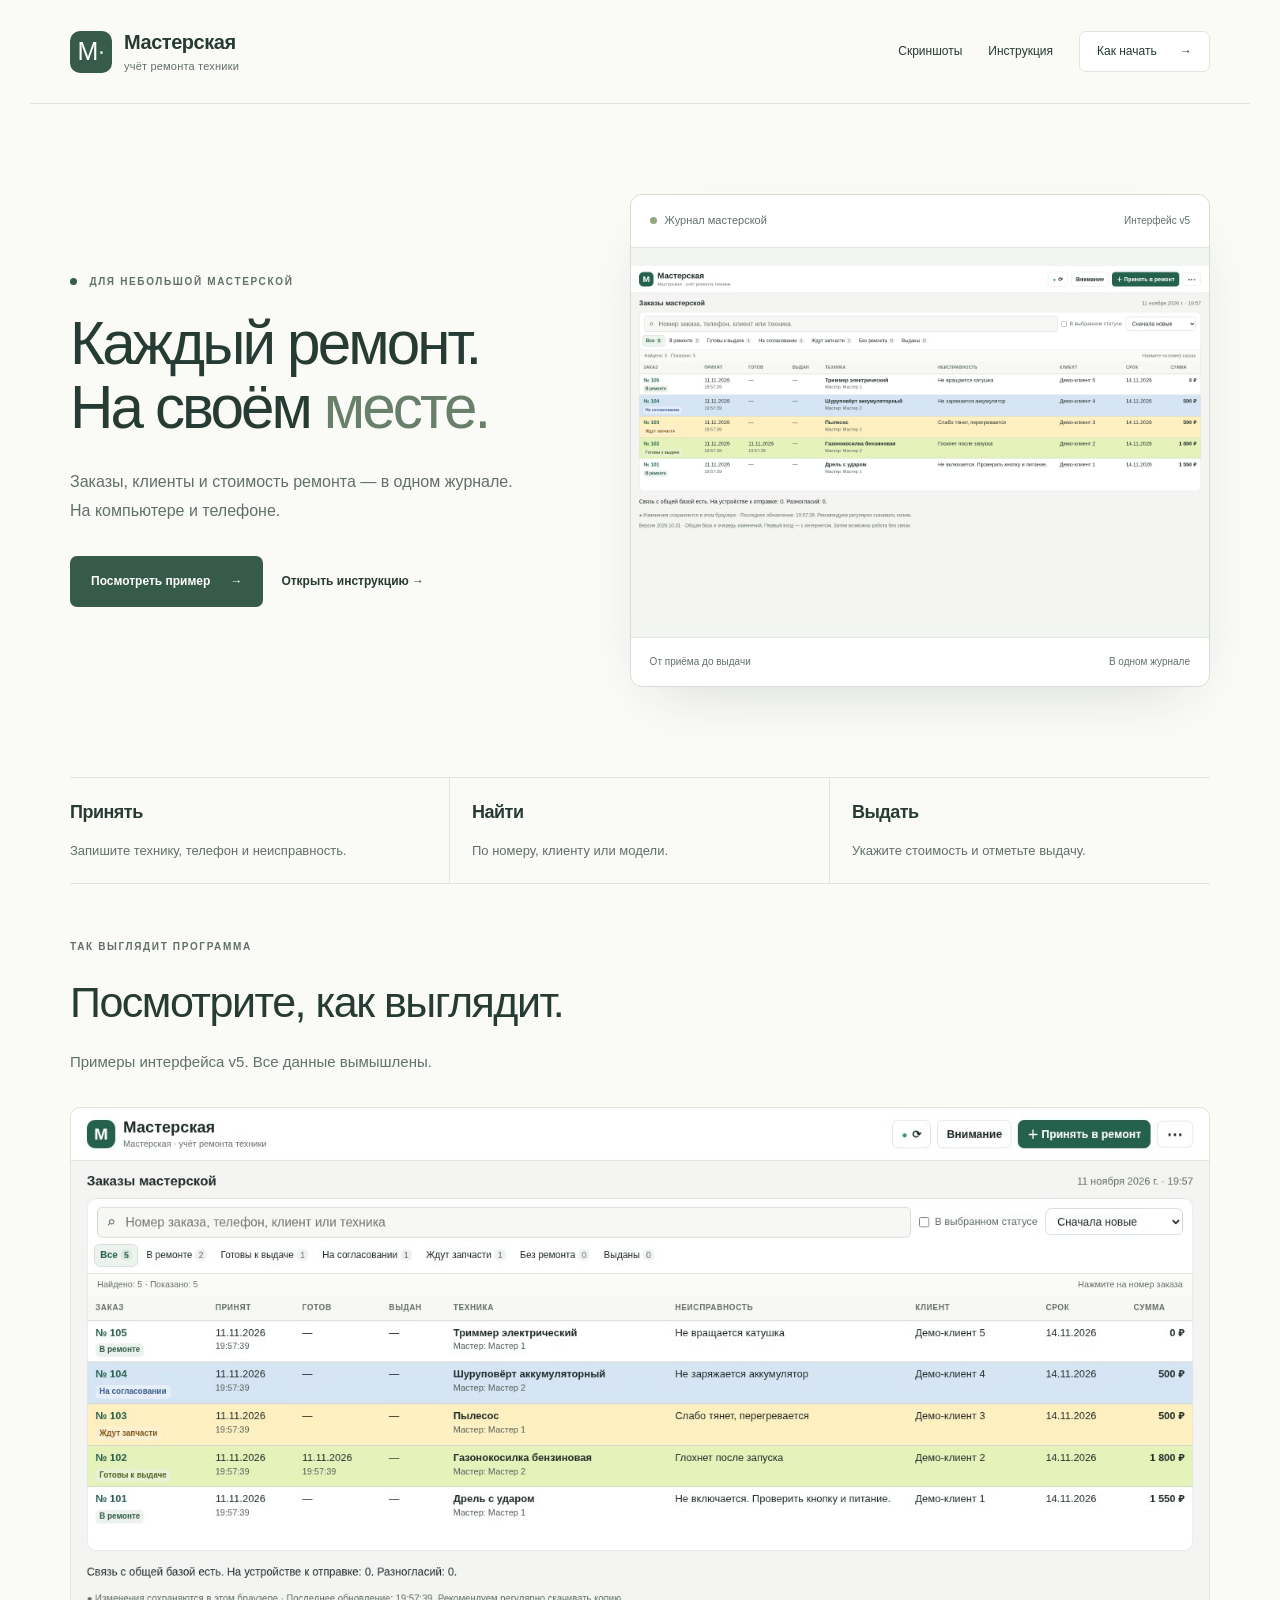
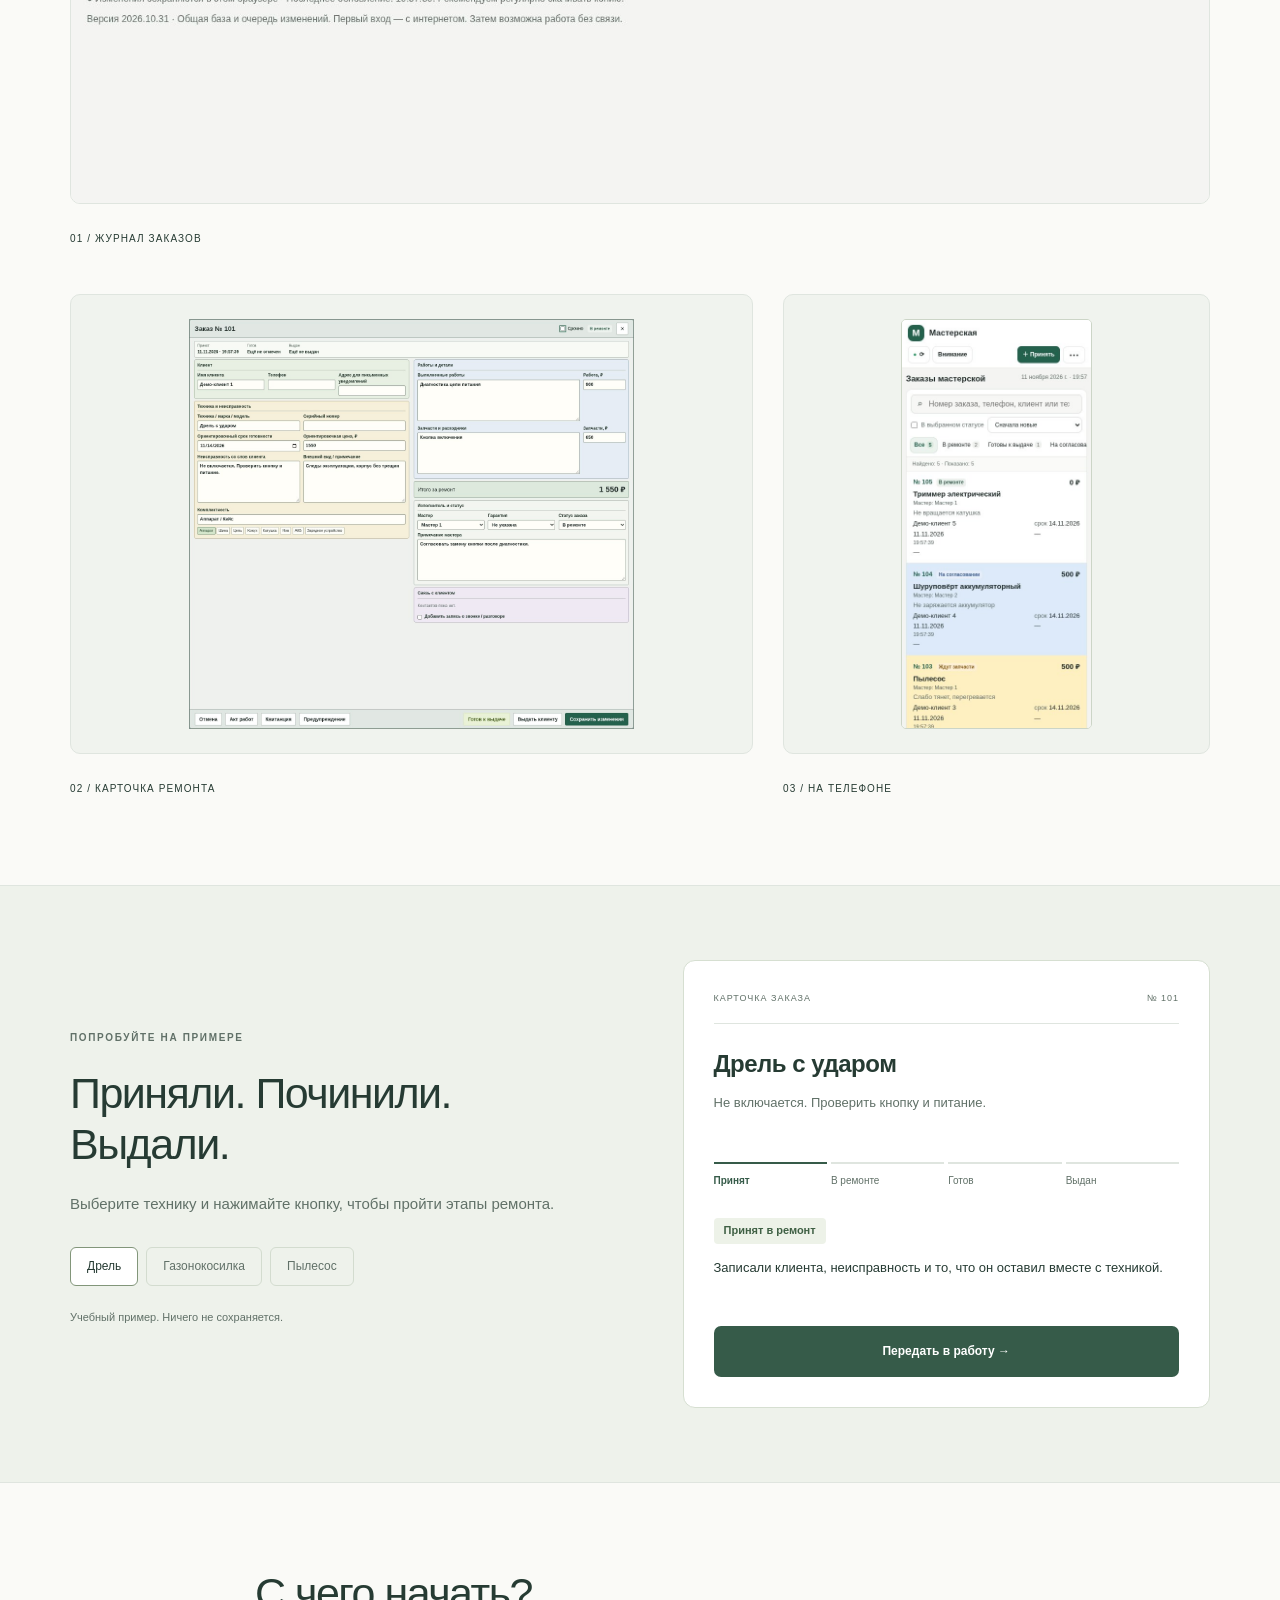
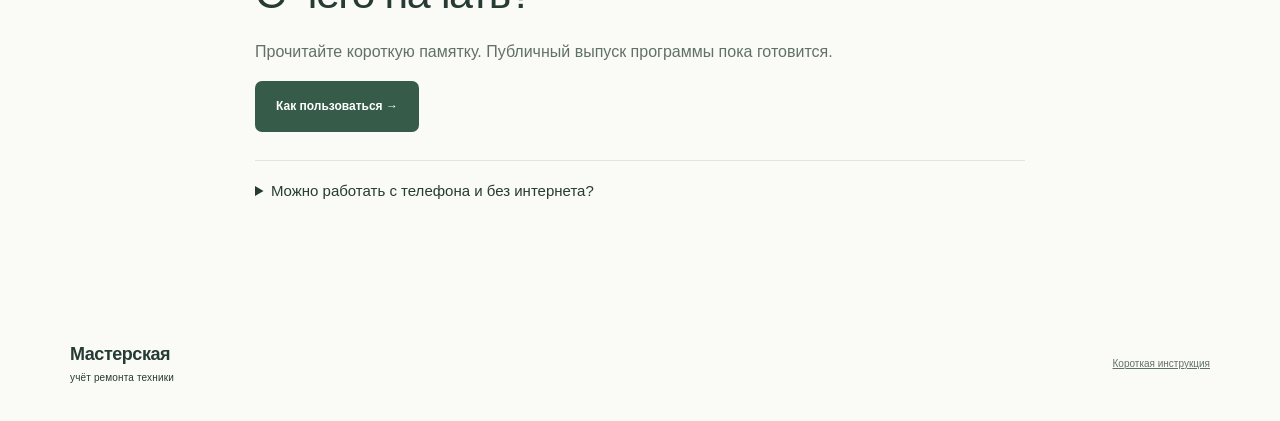
==== commit d051219b: "Shorten workshop landing and guide for everyday users" ====
--- a/index.html
+++ b/index.html
@@ -1,15 +1,10 @@
 <!doctype html>
 <html lang="ru"><head><meta charset="utf-8"><meta name="viewport" content="width=device-width,initial-scale=1"><meta name="description" content="Мастерская — программа учёта ремонта техники. Принимайте заказы, следите за готовностью и находите клиентов. Понятное описание и инструкция для начала работы."><meta name="theme-color" content="#244b3c"><title>Мастерская — порядок в ремонтах</title><link rel="stylesheet" href="style.css"><script src="demo.js" defer></script><link rel="icon" href="images/mark.svg" type="image/svg+xml"></head>
 <body><a class="skip" href="#main">К содержимому</a><header class="header wrap"><a class="brand" href="index.html" aria-label="Мастерская — главная"><span class="brand-icon" aria-hidden="true">М<span>·</span></span><span>Мастерская<small>учёт ремонта техники</small></span></a><nav aria-label="Главная навигация"><a href="#screenshots">Скриншоты</a><a href="guide.html">Инструкция</a><a class="nav-button" href="#start">Как начать <span aria-hidden="true">→</span></a></nav></header>
-<main id="main"><section class="hero wrap"><div class="hero-copy"><p class="eyebrow"><span class="dot"></span> Для небольшой мастерской</p><h1>Каждый ремонт.<br>На своём <em>месте.</em></h1><p class="lead">Кто принёс технику, что нужно починить и можно ли уже выдавать — всё в одном журнале. Рабочий день становится понятнее, когда каждый заказ записан.</p><div class="actions"><a class="button primary" href="#example">Посмотреть, как работает <span aria-hidden="true">→</span></a><a class="text-link" href="guide.html">Открыть инструкцию →</a></div><div class="hero-notes"><span>В браузере</span><span>На компьютере и телефоне</span><span>С приёмом без связи*</span></div></div><figure class="hero-preview"><div class="preview-top"><span class="preview-dot"></span><span>Журнал мастерской</span><span class="preview-label">Интерфейс v5</span></div><a href="#screenshots" aria-label="Посмотреть скриншоты программы"><img src="images/orders-desktop.jpg" width="1440" height="880" alt="Журнал ремонта на демонстрационных данных" fetchpriority="high"></a><figcaption><span>От приёма до выдачи</span><span>В одном журнале</span></figcaption></figure></section>
-<div class="audience"><div class="wrap audience-inner"><span>Для тех, кто ремонтирует</span><strong>Электроинструмент</strong><span class="asterisk" aria-hidden="true">·</span><strong>Садовую технику</strong><span class="asterisk" aria-hidden="true">·</span><strong>Бытовую технику</strong><span class="asterisk" aria-hidden="true">·</span><strong>И другое оборудование</strong></div></div>
-<section id="features" class="section wrap"><div class="section-heading"><p class="eyebrow">Меньше держать в голове</p><h2>Видно, что происходит<br>с каждым заказом.</h2><p>Основа одна и та же: техника, клиент, неисправность, работа и результат. Поэтому журнал подходит мастерским разного профиля.</p></div><div class="feature-grid"><article><span class="feature-no">01 / ПРИЁМ</span><h3>Ничего не забыть</h3><p>Запишите технику, телефон клиента, неисправность и комплектность. Добавьте срок и ориентировочную цену.</p></article><article><span class="feature-no">02 / РАБОТА</span><h3>Не искать по всей тетради</h3><p>Найдите заказ по номеру, клиенту, телефону или модели. Посмотрите, что в ремонте, ждёт запчастей или согласования.</p></article><article><span class="feature-no">03 / ВЫДАЧА</span><h3>Закрыть ремонт по порядку</h3><p>Укажите работы, запчасти и суммы. Отметьте готовность, а после передачи клиенту — выдачу. Напечатайте документы.</p></article><article><span class="feature-no">04 / КОНТРОЛЬ</span><h3>Помнить о залежавшейся технике</h3><p>Посмотрите давно открытые заказы, запишите результат звонка и следующий контакт. В онлайн-версии есть итоги по месяцам.</p></article></div></section>
-<section id="screenshots" class="section wrap screenshots"><div class="section-heading"><p class="eyebrow">Так выглядит программа</p><h2>Знакомый порядок.<br>Понятный интерфейс.</h2><p>Журнал, карточка ремонта и тот же учёт с телефона. На скриншотах — онлайн-версия v5 и вымышленные заказы. Нажмите на изображение, чтобы рассмотреть детали.</p></div>
-<figure class="screen-figure screen-wide"><a class="screen-image" href="images/orders-desktop.jpg" target="_blank" rel="noopener" aria-label="Открыть скриншот журнала заказов в полном размере"><img src="images/orders-desktop.jpg" width="1440" height="880" loading="lazy" decoding="async" alt="Журнал заказов: поиск по технике и клиенту, вкладки статусов и пять демонстрационных ремонтов."></a><figcaption><span>01 / Журнал заказов</span><p>Видно, что в ремонте, ждёт запчастей или уже готово к выдаче. Поиск помогает быстро найти нужную запись.</p></figcaption></figure>
-<div class="screen-grid"><figure class="screen-figure screen-detail"><a class="screen-image" href="images/order-card.jpg" target="_blank" rel="noopener" aria-label="Открыть скриншот карточки ремонта в полном размере"><img src="images/order-card.jpg" width="1264" height="1164" loading="lazy" decoding="async" alt="Карточка демонстрационного заказа №101: клиент, дрель, неисправность, работы, запчасти и итог 1550 рублей."></a><figcaption><span>02 / Карточка ремонта</span><p>Клиент, техника, неисправность, работы и стоимость собраны в одном месте.</p></figcaption></figure>
-<figure class="screen-figure screen-mobile"><a class="screen-image" href="images/orders-mobile.jpg" target="_blank" rel="noopener" aria-label="Открыть скриншот программы на телефоне в полном размере"><img src="images/orders-mobile.jpg" width="390" height="844" loading="lazy" decoding="async" alt="Мобильная версия журнала с карточками триммера, шуруповёрта и пылесоса на демонстрационных данных."></a><figcaption><span>03 / На телефоне</span><p>Те же заказы в виде карточек — удобно посмотреть ремонт или принять технику на ходу.</p></figcaption></figure></div></section>
-<section id="example" class="example-section"><div class="wrap example-layout"><div><p class="eyebrow">Один ремонт — одна история</p><h2>От «не работает»<br>до «забрал, спасибо».</h2><p class="section-text">Выберите технику и пройдите несколько этапов. Так устроена логика журнала — без сложных терминов.</p><div class="example-tabs" role="group" aria-label="Выберите пример ремонта"><button class="on" type="button" data-example="tool" aria-pressed="true">Дрель</button><button type="button" data-example="garden" aria-pressed="false">Газонокосилка</button><button type="button" data-example="home" aria-pressed="false">Пылесос</button></div><p class="fine">Это наглядный пример, а не рабочая база. Данные вымышлены, изменения никуда не отправляются.</p></div><div class="demo-card"><div class="demo-meta"><span>КАРТОЧКА ЗАКАЗА</span><span>№ 101</span></div><h3 id="demo-model">Дрель с ударом</h3><p id="demo-issue">Не включается. Проверить кнопку и питание.</p><ol class="steps" aria-label="Этапы ремонта"><li class="current" aria-current="step">Принят</li><li>В ремонте</li><li>Готов</li><li>Выдан</li></ol><div class="demo-state" aria-live="polite" aria-atomic="true"><span id="demo-status" class="badge">Принят в ремонт</span><p id="demo-description">Записали клиента, неисправность и то, что он оставил вместе с техникой.</p></div><button id="demo-next" class="button primary" type="button">Передать в работу →</button></div></div></section>
-<section class="section wrap modes"><div class="section-heading"><p class="eyebrow">Работайте как удобно</p><h2>Один мастер или вся команда.</h2></div><div class="mode-grid"><article class="mode-card"><div class="mode-icon" aria-hidden="true">01</div><h3>На одном устройстве</h3><p>Локальная версия открывается файлом в браузере. Подходит, если ведёте журнал на одном компьютере.</p><ul><li>Работа без сервера и интернета.</li><li>Данные остаются в этом браузере.</li><li>Для переноса нужна резервная копия.</li></ul></article><article class="mode-card online"><div class="mode-icon" aria-hidden="true">↔</div><h3>На нескольких устройствах</h3><p>Онлайн-версия использует общую базу. Можно принять заказ с телефона, а продолжить на компьютере.</p><ul><li>Отдельные входы владельца и мастеров.</li><li>Изменения передаются между устройствами.</li><li>При потере связи сохраняется очередь отправки.</li></ul><p class="fine">Сначала нужно настроить отдельную базу вашей мастерской. Услуги размещения могут иметь свои тарифы.</p></article></div><p class="footnote">* Первый вход и первоначальная загрузка онлайн-версии требуют интернета. После этого приём без связи доступен на уже подготовленном устройстве. После возвращения сети откройте программу и проверьте синхронизацию. Офлайн-доступ действует до 7 дней после последней проверки.</p></section>
-<section class="how-section section"><div class="wrap"><div class="section-heading"><p class="eyebrow">На каждый день</p><h2>Четыре привычных действия.</h2></div><ol class="how-grid"><li><span>01</span><h3>Примите технику</h3><p>Нажмите «Принять в ремонт», заполните модель, клиента и неисправность.</p></li><li><span>02</span><h3>Дополните заказ</h3><p>Укажите мастера, работы и запчасти. Меняйте статус по ходу ремонта.</p></li><li><span>03</span><h3>Выдайте клиенту</h3><p>Отметьте готовность. Когда технику забрали — поставьте «Выдан».</p></li><li><span>04</span><h3>Сохраните копию</h3><p>Выгрузите резервную копию и положите её отдельно от рабочего устройства.</p></li></ol><a class="text-link" href="guide.html">Полная инструкция простыми словами →</a></div></section>
-<section class="section wrap faq-section"><div><p class="eyebrow">Без технических загадок</p><h2>Частые вопросы.</h2></div><div class="faq"><details><summary>Нужно ли что-то устанавливать?</summary><p>Программа работает в браузере. Локальную версию открывают HTML-файлом, онлайн-версию — по адресу сайта. Для совместной работы сначала настраивают общую базу.</p></details><details><summary>Она подойдёт не только для бензопил и косилок?</summary><p>Да. В карточке можно указать любую модель и неисправность. Программа ведёт именно ремонт: приём, работу, готовность и выдачу. Специальные отраслевые процессы стоит проверить на нескольких тестовых заказах.</p></details><details><summary>Что видит мастер, а что — владелец?</summary><p>В онлайн-версии мастер видит и меняет все заказы своей мастерской. Импорт, удаление, настройки и управление доступом доступны владельцу. Сотрудникам нужны отдельные учётные записи.</p></details><details><summary>Можно дать такую же программу другу?</summary><p>Для отдельной мастерской нужна отдельная база и свои входы. Если добавить друга в вашу базу, он будет работать с вашими заказами. Свободная регистрация с автоматическим созданием мастерской пока не предусмотрена.</p></details><details><summary>Это замена бухгалтерии и складской программе?</summary><p>Это журнал ремонта. В нём есть работы, запчасти и суммы по заказу, но нет полноценного складского учёта, бухгалтерии и кассовой интеграции.</p></details><details><summary>Она бесплатная? Где скачать?</summary><p>Публичный выпуск готовится: лицензия и условия распространения ещё не определены, открытой ссылки на скачивание пока нет. Отдельно будут описаны условия онлайн-размещения и поддержки. Эта страница знакомит с текущими возможностями программы.</p></details></div></section>
-<section id="start" class="start-section"><div class="wrap start-inner"><div><p class="eyebrow">Начните с понятного</p><h2>Сначала познакомьтесь.<br>Потом принимайте первый заказ.</h2><p>Прочитайте инструкцию, выберите локальную или онлайн-версию и проверьте привычный рабочий день на нескольких тестовых записях.</p></div><a class="button light" href="guide.html">Читать инструкцию →</a></div></section></main><footer class="wrap footer"><a class="brand footer-brand" href="index.html">Мастерская<span>учёт ремонта техники</span></a><p>Программа для небольшого сервиса.<br>Публичный выпуск готовится.</p><a href="guide.html">Помощь и инструкция</a></footer></body></html>
+<main id="main"><section class="hero wrap"><div class="hero-copy"><p class="eyebrow"><span class="dot"></span> Для небольшой мастерской</p><h1>Каждый ремонт.<br>На своём <em>месте.</em></h1><p class="lead">Заказы, клиенты и стоимость ремонта — в одном журнале. На компьютере и телефоне.</p><div class="actions"><a class="button primary" href="#example">Посмотреть пример <span aria-hidden="true">→</span></a><a class="text-link" href="guide.html">Открыть инструкцию →</a></div></div><figure class="hero-preview"><div class="preview-top"><span class="preview-dot"></span><span>Журнал мастерской</span><span class="preview-label">Интерфейс v5</span></div><a href="#screenshots" aria-label="Посмотреть скриншоты программы"><img src="images/orders-desktop.jpg" width="1440" height="880" alt="Журнал ремонта на демонстрационных данных" fetchpriority="high"></a><figcaption><span>От приёма до выдачи</span><span>В одном журнале</span></figcaption></figure></section>
+<section class="section wrap quick-features" aria-label="Возможности"><div class="feature-grid"><article><h3>Принять</h3><p>Запишите технику, телефон и неисправность.</p></article><article><h3>Найти</h3><p>По номеру, клиенту или модели.</p></article><article><h3>Выдать</h3><p>Укажите стоимость и отметьте выдачу.</p></article></div></section><section id="screenshots" class="section wrap screenshots"><div class="section-heading"><p class="eyebrow">Так выглядит программа</p><h2>Посмотрите, как выглядит.</h2><p>Примеры интерфейса v5. Все данные вымышлены.</p></div>
+<figure class="screen-figure screen-wide"><a class="screen-image" href="images/orders-desktop.jpg" target="_blank" rel="noopener" aria-label="Открыть скриншот журнала заказов в полном размере"><img src="images/orders-desktop.jpg" width="1440" height="880" loading="lazy" decoding="async" alt="Журнал заказов: поиск по технике и клиенту, вкладки статусов и пять демонстрационных ремонтов."></a><figcaption><span>01 / Журнал заказов</span></figcaption></figure>
+<div class="screen-grid"><figure class="screen-figure screen-detail"><a class="screen-image" href="images/order-card.jpg" target="_blank" rel="noopener" aria-label="Открыть скриншот карточки ремонта в полном размере"><img src="images/order-card.jpg" width="1264" height="1164" loading="lazy" decoding="async" alt="Карточка демонстрационного заказа №101: клиент, дрель, неисправность, работы, запчасти и итог 1550 рублей."></a><figcaption><span>02 / Карточка ремонта</span></figcaption></figure>
+<figure class="screen-figure screen-mobile"><a class="screen-image" href="images/orders-mobile.jpg" target="_blank" rel="noopener" aria-label="Открыть скриншот программы на телефоне в полном размере"><img src="images/orders-mobile.jpg" width="390" height="844" loading="lazy" decoding="async" alt="Мобильная версия журнала с карточками триммера, шуруповёрта и пылесоса на демонстрационных данных."></a><figcaption><span>03 / На телефоне</span></figcaption></figure></div></section>
+<section id="example" class="example-section"><div class="wrap example-layout"><div><p class="eyebrow">Попробуйте на примере</p><h2>Приняли. Починили. Выдали.</h2><p class="section-text">Выберите технику и нажимайте кнопку, чтобы пройти этапы ремонта.</p><div class="example-tabs" role="group" aria-label="Выберите пример ремонта"><button class="on" type="button" data-example="tool" aria-pressed="true">Дрель</button><button type="button" data-example="garden" aria-pressed="false">Газонокосилка</button><button type="button" data-example="home" aria-pressed="false">Пылесос</button></div><p class="fine">Учебный пример. Ничего не сохраняется.</p></div><div class="demo-card"><div class="demo-meta"><span>КАРТОЧКА ЗАКАЗА</span><span>№ 101</span></div><h3 id="demo-model">Дрель с ударом</h3><p id="demo-issue">Не включается. Проверить кнопку и питание.</p><ol class="steps" aria-label="Этапы ремонта"><li class="current" aria-current="step">Принят</li><li>В ремонте</li><li>Готов</li><li>Выдан</li></ol><div class="demo-state" aria-live="polite" aria-atomic="true"><span id="demo-status" class="badge">Принят в ремонт</span><p id="demo-description">Записали клиента, неисправность и то, что он оставил вместе с техникой.</p></div><button id="demo-next" class="button primary" type="button">Передать в работу →</button></div></div></section>
+<section id="start" class="section wrap simple-start"><h2>С чего начать?</h2><p>Прочитайте короткую памятку. Публичный выпуск программы пока готовится.</p><a class="button primary" href="guide.html">Как пользоваться →</a><details class="simple-details"><summary>Можно работать с телефона и без интернета?</summary><p>Да. Для общей базы нужна настройка и первый вход с интернетом. Затем можно сохранять заказы без связи до 7 дней после проверки доступа. После подключения выполните синхронизацию.</p></details></section></main><footer class="wrap footer"><a class="brand footer-brand" href="index.html">Мастерская<span>учёт ремонта техники</span></a><a href="guide.html">Короткая инструкция</a></footer></body></html>
--- a/style.css
+++ b/style.css
@@ -34,3 +34,8 @@
 @media(max-width:700px){.header{min-height:88px}.header nav{gap:12px}.nav-button{white-space:nowrap;padding:8px 11px}.hero{grid-template-columns:1fr;gap:36px;min-height:0;padding-top:48px;padding-bottom:52px}.hero h1{font-size:50px;letter-spacing:-2px;line-height:1.08}.hero .lead{font-size:15px}.hero-preview{width:100%;max-width:540px;margin:auto}.preview-top,.hero-preview figcaption{padding:13px 15px}.hero-preview a{padding:10px 0}.hero-notes{font-size:10px}.hero-copy .actions{gap:20px}.section{padding-top:58px;padding-bottom:58px}.screenshots{padding-top:0}.feature-grid article{padding:23px 16px}.feature-grid article:nth-child(odd){padding-left:0}.feature-grid h3{font-size:17px}.feature-grid p{font-size:12px}.screen-grid .screen-image{height:auto;padding:14px}.screen-mobile .screen-image{height:480px}.example-section{padding:55px 0}.demo-card{padding:23px}.mode-card{padding:26px}.how-grid h3{font-size:17px}.start-inner h2{font-size:30px}.guide-hero{padding-top:38px}.guide-hero h1{font-size:39px;letter-spacing:-1.6px}.footer{gap:24px}.header .brand{font-size:17px}.header .brand small{font-size:10px}.guide-article h2{font-size:26px}}
 @media(max-width:380px){.hero h1{font-size:44px}.feature-grid article{padding:22px 0;border-right:0;border-top:1px solid var(--line)}.feature-grid article:first-child{border-top:0}.preview-label{font-size:9px}.header nav{gap:8px}.guide-hero h1{font-size:35px}}
 @media print{.guide-hero{padding-top:0}.guide-hero h1{font-size:30px}.guide-article h2{font-size:22px}}
+
+/* Short introduction and everyday guide. */
+.quick-features{padding-top:0;padding-bottom:55px}.quick-features .feature-grid{grid-template-columns:repeat(3,minmax(0,1fr));margin-top:0}.quick-features .feature-grid article{padding-top:22px;padding-bottom:20px}.quick-features .feature-grid p{margin-bottom:0}.simple-start{max-width:850px}.simple-start>p{color:var(--muted)}.simple-details{border-top:1px solid var(--line);padding:18px 0}.simple-details summary{cursor:pointer;font-size:15px;font-weight:500}.simple-details p{color:var(--muted);font-size:14px;line-height:1.8;max-width:670px}.simple-start .simple-details{margin-top:28px}.short-guide{max-width:820px}.short-guide .guide-hero{padding-bottom:35px}.short-guide .guide-hero h1{font-size:46px}.short-guide .guide-article section{padding-bottom:20px;margin-bottom:22px}.short-guide .guide-article h2{font-size:25px;margin-bottom:10px}.print-guide{border:1px solid var(--line);border-radius:7px;background:white;padding:10px 14px}.short-guide .guide-hero .lead{margin-bottom:20px}
+@media(max-width:700px){.quick-features .feature-grid{grid-template-columns:1fr}.quick-features .feature-grid article{padding:18px 0;border-right:0;border-top:1px solid var(--line)}.quick-features .feature-grid article:first-child{border-top:0}.short-guide .guide-hero h1{font-size:35px}.short-guide .guide-article h2{font-size:22px}.quick-features{padding-bottom:36px}}
+@media print{.print-guide{display:none}.short-guide details{display:none}.short-guide .guide-hero h1{font-size:28px}}
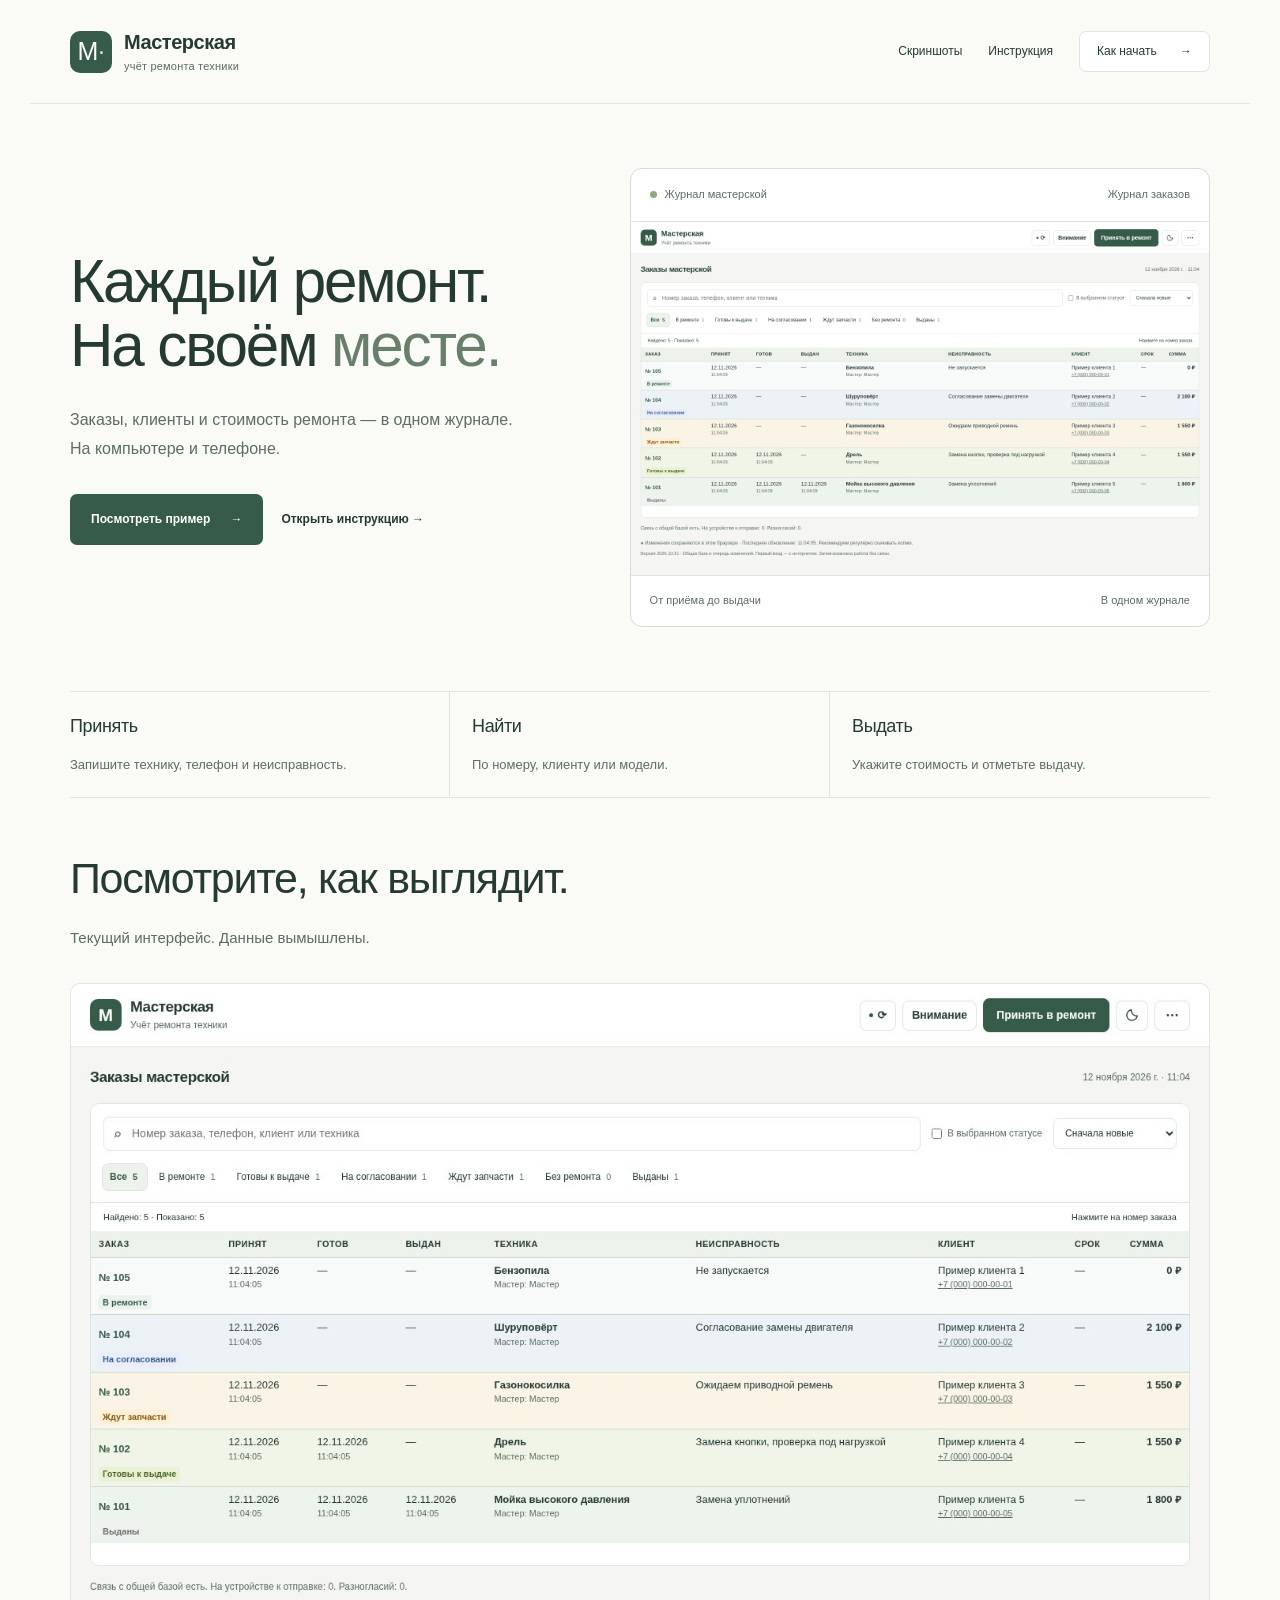
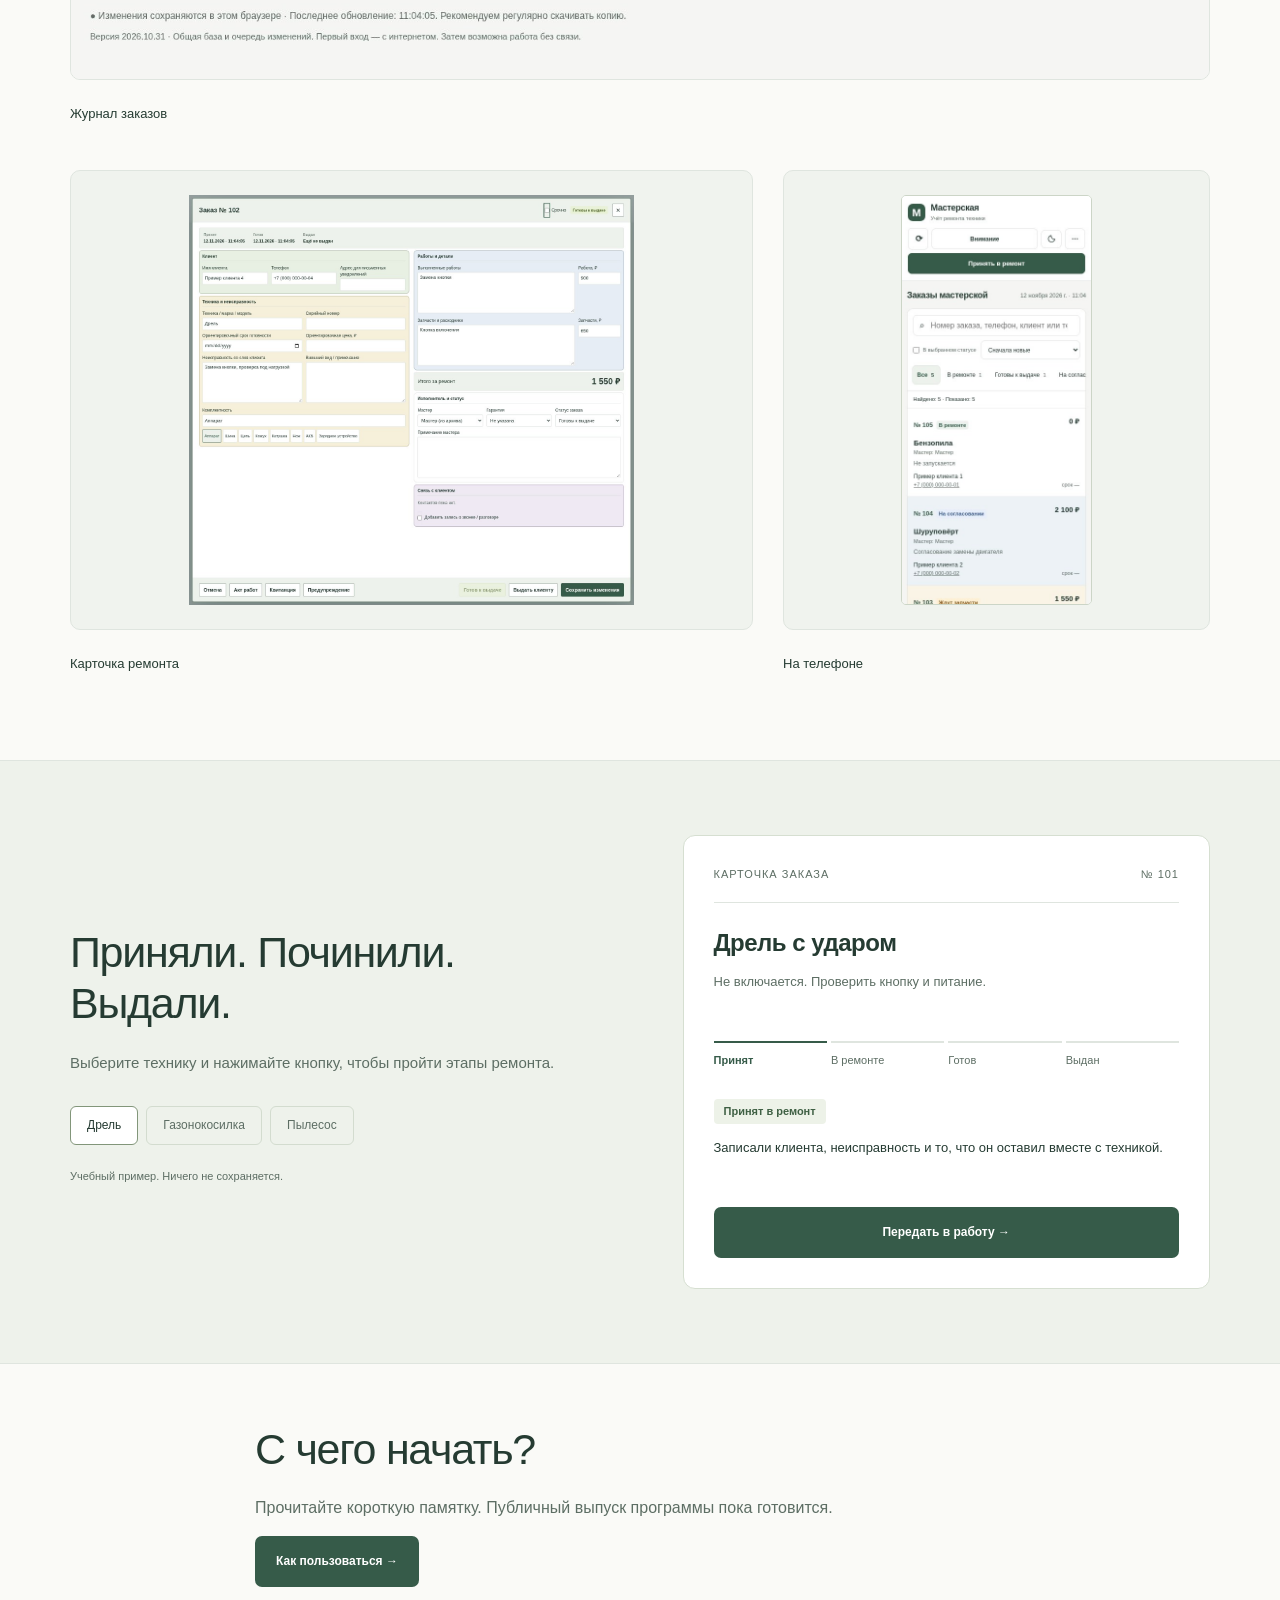
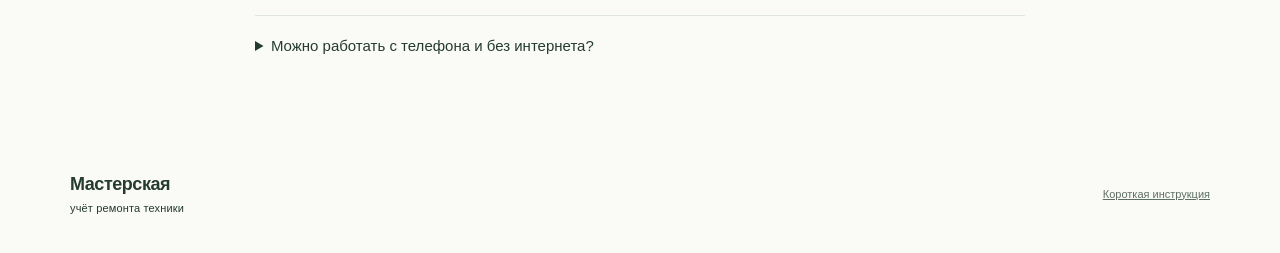
==== commit c42ad7ba: "Align workshop landing with current product and refreshed screenshots" ====
--- a/index.html
+++ b/index.html
@@ -1,10 +1,10 @@
 <!doctype html>
 <html lang="ru"><head><meta charset="utf-8"><meta name="viewport" content="width=device-width,initial-scale=1"><meta name="description" content="Мастерская — программа учёта ремонта техники. Принимайте заказы, следите за готовностью и находите клиентов. Понятное описание и инструкция для начала работы."><meta name="theme-color" content="#244b3c"><title>Мастерская — порядок в ремонтах</title><link rel="stylesheet" href="style.css"><script src="demo.js" defer></script><link rel="icon" href="images/mark.svg" type="image/svg+xml"></head>
 <body><a class="skip" href="#main">К содержимому</a><header class="header wrap"><a class="brand" href="index.html" aria-label="Мастерская — главная"><span class="brand-icon" aria-hidden="true">М<span>·</span></span><span>Мастерская<small>учёт ремонта техники</small></span></a><nav aria-label="Главная навигация"><a href="#screenshots">Скриншоты</a><a href="guide.html">Инструкция</a><a class="nav-button" href="#start">Как начать <span aria-hidden="true">→</span></a></nav></header>
-<main id="main"><section class="hero wrap"><div class="hero-copy"><p class="eyebrow"><span class="dot"></span> Для небольшой мастерской</p><h1>Каждый ремонт.<br>На своём <em>месте.</em></h1><p class="lead">Заказы, клиенты и стоимость ремонта — в одном журнале. На компьютере и телефоне.</p><div class="actions"><a class="button primary" href="#example">Посмотреть пример <span aria-hidden="true">→</span></a><a class="text-link" href="guide.html">Открыть инструкцию →</a></div></div><figure class="hero-preview"><div class="preview-top"><span class="preview-dot"></span><span>Журнал мастерской</span><span class="preview-label">Интерфейс v5</span></div><a href="#screenshots" aria-label="Посмотреть скриншоты программы"><img src="images/orders-desktop.jpg" width="1440" height="880" alt="Журнал ремонта на демонстрационных данных" fetchpriority="high"></a><figcaption><span>От приёма до выдачи</span><span>В одном журнале</span></figcaption></figure></section>
-<section class="section wrap quick-features" aria-label="Возможности"><div class="feature-grid"><article><h3>Принять</h3><p>Запишите технику, телефон и неисправность.</p></article><article><h3>Найти</h3><p>По номеру, клиенту или модели.</p></article><article><h3>Выдать</h3><p>Укажите стоимость и отметьте выдачу.</p></article></div></section><section id="screenshots" class="section wrap screenshots"><div class="section-heading"><p class="eyebrow">Так выглядит программа</p><h2>Посмотрите, как выглядит.</h2><p>Примеры интерфейса v5. Все данные вымышлены.</p></div>
-<figure class="screen-figure screen-wide"><a class="screen-image" href="images/orders-desktop.jpg" target="_blank" rel="noopener" aria-label="Открыть скриншот журнала заказов в полном размере"><img src="images/orders-desktop.jpg" width="1440" height="880" loading="lazy" decoding="async" alt="Журнал заказов: поиск по технике и клиенту, вкладки статусов и пять демонстрационных ремонтов."></a><figcaption><span>01 / Журнал заказов</span></figcaption></figure>
-<div class="screen-grid"><figure class="screen-figure screen-detail"><a class="screen-image" href="images/order-card.jpg" target="_blank" rel="noopener" aria-label="Открыть скриншот карточки ремонта в полном размере"><img src="images/order-card.jpg" width="1264" height="1164" loading="lazy" decoding="async" alt="Карточка демонстрационного заказа №101: клиент, дрель, неисправность, работы, запчасти и итог 1550 рублей."></a><figcaption><span>02 / Карточка ремонта</span></figcaption></figure>
-<figure class="screen-figure screen-mobile"><a class="screen-image" href="images/orders-mobile.jpg" target="_blank" rel="noopener" aria-label="Открыть скриншот программы на телефоне в полном размере"><img src="images/orders-mobile.jpg" width="390" height="844" loading="lazy" decoding="async" alt="Мобильная версия журнала с карточками триммера, шуруповёрта и пылесоса на демонстрационных данных."></a><figcaption><span>03 / На телефоне</span></figcaption></figure></div></section>
-<section id="example" class="example-section"><div class="wrap example-layout"><div><p class="eyebrow">Попробуйте на примере</p><h2>Приняли. Починили. Выдали.</h2><p class="section-text">Выберите технику и нажимайте кнопку, чтобы пройти этапы ремонта.</p><div class="example-tabs" role="group" aria-label="Выберите пример ремонта"><button class="on" type="button" data-example="tool" aria-pressed="true">Дрель</button><button type="button" data-example="garden" aria-pressed="false">Газонокосилка</button><button type="button" data-example="home" aria-pressed="false">Пылесос</button></div><p class="fine">Учебный пример. Ничего не сохраняется.</p></div><div class="demo-card"><div class="demo-meta"><span>КАРТОЧКА ЗАКАЗА</span><span>№ 101</span></div><h3 id="demo-model">Дрель с ударом</h3><p id="demo-issue">Не включается. Проверить кнопку и питание.</p><ol class="steps" aria-label="Этапы ремонта"><li class="current" aria-current="step">Принят</li><li>В ремонте</li><li>Готов</li><li>Выдан</li></ol><div class="demo-state" aria-live="polite" aria-atomic="true"><span id="demo-status" class="badge">Принят в ремонт</span><p id="demo-description">Записали клиента, неисправность и то, что он оставил вместе с техникой.</p></div><button id="demo-next" class="button primary" type="button">Передать в работу →</button></div></div></section>
+<main id="main"><section class="hero wrap"><div class="hero-copy"><h1>Каждый ремонт.<br>На своём <em>месте.</em></h1><p class="lead">Заказы, клиенты и стоимость ремонта — в одном журнале. На компьютере и телефоне.</p><div class="actions"><a class="button primary" href="#example">Посмотреть пример <span aria-hidden="true">→</span></a><a class="text-link" href="guide.html">Открыть инструкцию →</a></div></div><figure class="hero-preview"><div class="preview-top"><span class="preview-dot"></span><span>Журнал мастерской</span><span class="preview-label">Журнал заказов</span></div><a href="#screenshots" aria-label="Посмотреть скриншоты программы"><img src="images/orders-desktop.jpg" width="1440" height="880" alt="Журнал ремонта на демонстрационных данных" fetchpriority="high"></a><figcaption><span>От приёма до выдачи</span><span>В одном журнале</span></figcaption></figure></section>
+<section class="section wrap quick-features" aria-label="Возможности"><div class="feature-grid"><article><h2>Принять</h2><p>Запишите технику, телефон и неисправность.</p></article><article><h2>Найти</h2><p>По номеру, клиенту или модели.</p></article><article><h2>Выдать</h2><p>Укажите стоимость и отметьте выдачу.</p></article></div></section><section id="screenshots" class="section wrap screenshots"><div class="section-heading"><h2>Посмотрите, как выглядит.</h2><p>Текущий интерфейс. Данные вымышлены.</p></div>
+<figure class="screen-figure screen-wide"><a class="screen-image" href="images/orders-desktop.jpg" target="_blank" rel="noopener" aria-label="Открыть скриншот журнала заказов в полном размере"><img src="images/orders-desktop.jpg" width="1440" height="880" loading="lazy" decoding="async" alt="Журнал заказов: поиск по технике и клиенту, вкладки статусов и пять демонстрационных ремонтов."></a><figcaption><span>Журнал заказов</span></figcaption></figure>
+<div class="screen-grid"><figure class="screen-figure screen-detail"><a class="screen-image" href="images/order-card.jpg" target="_blank" rel="noopener" aria-label="Открыть скриншот карточки ремонта в полном размере"><img src="images/order-card.jpg" width="1264" height="1164" loading="lazy" decoding="async" alt="Карточка демонстрационного заказа №102: клиент, дрель, неисправность, работы, запчасти и итог 1550 рублей."></a><figcaption><span>Карточка ремонта</span></figcaption></figure>
+<figure class="screen-figure screen-mobile"><a class="screen-image" href="images/orders-mobile.jpg" target="_blank" rel="noopener" aria-label="Открыть скриншот программы на телефоне в полном размере"><img src="images/orders-mobile.jpg" width="390" height="844" loading="lazy" decoding="async" alt="Мобильная версия журнала с карточками бензопилы, шуруповёрта и газонокосилки на демонстрационных данных."></a><figcaption><span>На телефоне</span></figcaption></figure></div></section>
+<section id="example" class="example-section"><div class="wrap example-layout"><div><h2>Приняли. Починили. Выдали.</h2><p class="section-text">Выберите технику и нажимайте кнопку, чтобы пройти этапы ремонта.</p><div class="example-tabs" role="group" aria-label="Выберите пример ремонта"><button class="on" type="button" data-example="tool" aria-pressed="true">Дрель</button><button type="button" data-example="garden" aria-pressed="false">Газонокосилка</button><button type="button" data-example="home" aria-pressed="false">Пылесос</button></div><p class="fine">Учебный пример. Ничего не сохраняется.</p></div><div class="demo-card"><div class="demo-meta"><span>КАРТОЧКА ЗАКАЗА</span><span>№ 101</span></div><h3 id="demo-model">Дрель с ударом</h3><p id="demo-issue">Не включается. Проверить кнопку и питание.</p><ol class="steps" aria-label="Этапы ремонта"><li class="current" aria-current="step">Принят</li><li>В ремонте</li><li>Готов</li><li>Выдан</li></ol><div class="demo-state" aria-live="polite" aria-atomic="true"><span id="demo-status" class="badge">Принят в ремонт</span><p id="demo-description">Записали клиента, неисправность и то, что он оставил вместе с техникой.</p></div><button id="demo-next" class="button primary" type="button">Передать в работу →</button></div></div></section>
 <section id="start" class="section wrap simple-start"><h2>С чего начать?</h2><p>Прочитайте короткую памятку. Публичный выпуск программы пока готовится.</p><a class="button primary" href="guide.html">Как пользоваться →</a><details class="simple-details"><summary>Можно работать с телефона и без интернета?</summary><p>Да. Для общей базы нужна настройка и первый вход с интернетом. Затем можно сохранять заказы без связи до 7 дней после проверки доступа. После подключения выполните синхронизацию.</p></details></section></main><footer class="wrap footer"><a class="brand footer-brand" href="index.html">Мастерская<span>учёт ремонта техники</span></a><a href="guide.html">Короткая инструкция</a></footer></body></html>
--- a/style.css
+++ b/style.css
@@ -1,7 +1,7 @@
-:root{--paper:#fafaf7;--ink:#263b33;--green:#365b49;--muted:#617168;--line:#dfe5df;--soft:#f0f3ee;--lime:#e3eadc;--white:#fff; font-family:Inter,-apple-system,BlinkMacSystemFont,"Segoe UI",Arial,sans-serif;color:var(--ink);background:var(--paper);font-size:16px;line-height:1.6}*{box-sizing:border-box}html{scroll-behavior:smooth;scroll-padding-top:24px}body{margin:0}a{color:inherit}button{font:inherit;cursor:pointer}button,a{-webkit-tap-highlight-color:transparent}a:focus-visible,button:focus-visible,summary:focus-visible{outline:3px solid #9c6b22;outline-offset:5px}.skip{position:absolute;left:16px;top:-100px;background:white;padding:10px;z-index:9}.skip:focus{top:12px}.wrap{max-width:1220px;margin:auto;padding-left:40px;padding-right:40px}.header{display:flex;justify-content:space-between;align-items:center;min-height:114px;gap:24px}.brand{display:flex;align-items:center;gap:12px;text-decoration:none;font-size:20px;font-weight:700;line-height:1.15}.brand small{display:block;font-size:11px;font-weight:400;color:var(--muted);margin-top:6px}.brand-icon{display:flex;align-items:center;justify-content:center;width:42px;height:42px;border:1px solid var(--green);font-family:Georgia,serif;font-size:29px}.brand-icon span{color:#a5b76f}.header nav{display:flex;align-items:center;gap:28px;font-size:13px}.header nav a{text-decoration:none}.header nav a:hover,.text-link:hover{text-decoration:underline;text-underline-offset:5px}.nav-button{border:1px solid var(--line);padding:10px 16px;border-radius:4px}.nav-button span{margin-left:20px}.hero{display:grid;grid-template-columns:1.25fr 1fr;gap:70px;padding-top:58px;padding-bottom:90px;align-items:center}.eyebrow{font-size:11px;letter-spacing:1.7px;text-transform:uppercase;font-weight:700;margin:0 0 24px}.dot{display:inline-block;width:7px;height:7px;border-radius:50%;background:var(--green);margin-right:8px}h1{font-size:clamp(44px,5.6vw,76px);font-weight:500;line-height:1.03;letter-spacing:-3px;margin:0 0 28px}h1 em{font-family:Georgia,serif;font-weight:400}h2{font-size:clamp(30px,3.6vw,45px);line-height:1.14;letter-spacing:-1.4px;font-weight:500;margin:0 0 20px}h3{font-weight:600;line-height:1.3;margin:0 0 14px;font-size:22px}.lead{max-width:485px;color:var(--muted);font-size:17px;line-height:1.75}.actions{display:flex;align-items:center;flex-wrap:wrap;gap:20px;margin-top:30px}.button{display:inline-flex;align-items:center;justify-content:center;gap:20px;text-decoration:none;font-size:13px;font-weight:600;padding:16px 22px;border:1px solid transparent;border-radius:4px;transition:background .2s,transform .2s}.button:hover{transform:translateY(-2px)}.primary{color:white;background:var(--green)}.primary:hover{background:#183629}.text-link{font-size:13px;font-weight:600;text-decoration:none}.hero-notes{display:flex;gap:9px 18px;flex-wrap:wrap;font-size:10px;color:var(--muted);margin-top:32px}.hero-notes span::before{content:'✓';margin-right:5px}.hero-sheet{background:#fffdf7;border:1px solid #d4dacb;box-shadow:14px 16px 0 #e7eadf;padding:28px 32px;transform:rotate(2deg);position:relative}.hero-sheet::before{content:'';display:block;width:76px;height:22px;background:#dce2cdcf;position:absolute;left:calc(50% - 38px);top:-11px;transform:rotate(-8deg)}.sheet-top,.demo-meta{display:flex;justify-content:space-between;gap:10px;font-size:9px;letter-spacing:1px;padding-bottom:24px;border-bottom:1px solid var(--line)}.sample-label{color:var(--muted)}.sheet-number{margin-top:30px;font-size:13px;color:var(--muted)}.sheet-number span{font-size:32px;font-family:Georgia,serif;color:var(--ink);margin-left:8px}.sheet-device{font-size:25px;font-weight:600;margin-top:14px}.sheet-issue{font-size:12px;color:var(--muted);margin-top:8px;max-width:245px}.sheet-fields{margin:28px 0}.sheet-fields>div{display:flex;justify-content:space-between;border-top:1px solid var(--line);padding:12px 0;font-size:12px}.sheet-fields dt{color:var(--muted)}.sheet-fields dd{margin:0}.badge{display:inline-block;background:#e6eddb;color:#35563b;font-size:11px;padding:4px 10px;border-radius:3px;font-weight:600}.sheet-bottom{display:flex;justify-content:space-between;align-items:center;font-size:11px;color:var(--muted)}.stamp{border:2px solid #4c7154;padding:7px 15px;font-weight:700;letter-spacing:2px;line-height:1.3;font-size:13px;color:#4c7154;transform:rotate(-8deg)}.audience{background:#e8ece0;border-top:1px solid var(--line);border-bottom:1px solid var(--line)}.audience-inner{display:flex;justify-content:space-between;align-items:center;gap:16px;flex-wrap:wrap;padding-top:23px;padding-bottom:23px;font-size:12px}.audience-inner>span:first-child{color:var(--muted);font-size:11px}.audience strong{font-weight:500}.asterisk{color:#718259;font-size:22px}.section{padding-top:94px;padding-bottom:94px}.section-heading{max-width:690px}.section-heading>p:not(.eyebrow),.section-text{font-size:15px;color:var(--muted);max-width:500px}.feature-grid{display:grid;grid-template-columns:repeat(4,1fr);gap:28px;margin-top:45px}.feature-grid article{border-top:1px solid #aab9a1;padding-top:20px}.feature-no{font-size:10px;letter-spacing:1.2px;color:var(--muted);display:block;margin-bottom:25px}.feature-grid h3{font-size:19px}.feature-grid p{font-size:13px;color:var(--muted);line-height:1.85}.example-section{background:var(--green);color:white;padding:80px 0}.example-layout{display:grid;grid-template-columns:1fr 1fr;align-items:center;gap:85px}.example-section .eyebrow{color:var(--lime)}.example-section .section-text,.example-section .fine{color:#c4d2c5}.example-tabs{display:flex;gap:8px;flex-wrap:wrap;margin-top:30px}.example-tabs button{background:transparent;color:#fff;border:1px solid #6d8777;border-radius:30px;padding:8px 16px;font-size:12px}.example-tabs button.on{background:var(--lime);border-color:var(--lime);color:var(--green)}.fine{font-size:11px;line-height:1.7;color:var(--muted);margin-top:22px;max-width:410px}.demo-card{background:var(--paper);color:var(--ink);padding:30px;border-radius:7px;min-height:420px}.demo-meta{padding-bottom:18px;color:var(--muted)}.demo-card h3{font-size:25px;margin-top:24px}.demo-card>p{font-size:13px;color:var(--muted);min-height:42px}.steps{display:flex;list-style:none;padding:0;margin:27px 0;gap:4px}.steps li{flex:1;border-top:3px solid var(--line);padding-top:9px;font-size:10px;color:var(--muted)}.steps li.current{border-color:var(--green);color:var(--green);font-weight:700}.steps li.done{border-color:#a6bb79}.demo-state{min-height:110px}.demo-state p{font-size:13px;line-height:1.7;margin-bottom:22px}.demo-card>.button{width:100%}.mode-grid{display:grid;grid-template-columns:1fr 1fr;gap:24px;margin-top:40px}.mode-card{border:1px solid var(--line);padding:32px}.mode-card.online{background:var(--soft)}.mode-icon{font-size:32px;line-height:1;margin-bottom:25px}.mode-card p,.mode-card li{font-size:14px;color:var(--muted)}.mode-card ul{padding-left:18px;line-height:2}.mode-card .fine{font-size:11px}.footnote{font-size:11px;color:var(--muted);line-height:1.8;max-width:920px;margin:24px 0 0}.how-section{border-top:1px solid var(--line);border-bottom:1px solid var(--line);background:#fffdf9}.how-grid{display:grid;grid-template-columns:repeat(4,1fr);list-style:none;gap:32px;padding:0;margin:42px 0 28px}.how-grid li>span{font-family:Georgia,serif;font-size:36px;color:#83936f;display:block;margin-bottom:15px}.how-grid h3{font-size:19px}.how-grid p{font-size:13px;color:var(--muted)}.faq-section{display:grid;grid-template-columns:1fr 1.4fr;gap:50px}.faq details{border-top:1px solid var(--line);padding:19px 0}.faq details:last-child{border-bottom:1px solid var(--line)}.faq summary{font-size:15px;cursor:pointer;line-height:1.5}.faq details p{font-size:13px;color:var(--muted);padding-right:20px}.start-section{background:#e8eddd;padding:65px 0}.start-inner{display:flex;align-items:center;justify-content:space-between;gap:45px}.start-inner h2{font-size:36px}.start-inner p:not(.eyebrow){font-size:14px;color:var(--muted);max-width:570px}.light{background:var(--green);color:white;white-space:nowrap}.footer{display:flex;gap:35px;justify-content:space-between;align-items:center;padding-top:45px;padding-bottom:45px;font-size:11px;color:var(--muted)}.footer-brand{flex-direction:column;align-items:start;gap:7px;font-size:18px;color:var(--ink)}.footer-brand span{font-size:10px;font-weight:400}.guide-hero{padding:45px 0 35px;max-width:850px}.guide-hero h1{font-size:58px}.guide-wrap{max-width:1000px}.guide-content{display:grid;grid-template-columns:190px 1fr;gap:50px;padding-bottom:70px}.guide-nav{position:sticky;top:24px;align-self:start;display:grid;gap:13px;font-size:12px}.guide-nav a{color:var(--muted);text-decoration:none}.guide-article section{padding:0 0 34px;margin:0 0 34px;border-bottom:1px solid var(--line);scroll-margin-top:30px}.guide-article h2{font-size:29px;letter-spacing:-.7px}.guide-article p,.guide-article li{font-size:15px;color:#536155}.guide-article li{margin-bottom:10px}.guide-note{background:var(--soft);border-left:3px solid #7b935e;padding:16px 20px;margin:22px 0}.guide-note p{margin:0;font-size:13px}.guide-article a{color:var(--green)}.guide-table{overflow-x:auto}.guide-table table{border-collapse:collapse;width:100%;font-size:13px}.guide-table th,.guide-table td{text-align:left;padding:13px;border-bottom:1px solid var(--line);vertical-align:top}.guide-table th{background:var(--soft)}.guide-back{font-size:12px;text-decoration:none}.guide-actions{display:flex;gap:20px;align-items:center;margin-top:25px}
-@media(max-width:1000px){.hero{gap:38px}.wrap{padding-left:28px;padding-right:28px}.feature-grid{grid-template-columns:repeat(2,1fr)}.example-layout{gap:38px}.hero-notes{font-size:10px}.audience-inner{justify-content:flex-start}.hero-sheet{padding:25px}.how-grid{gap:20px}.header nav{gap:18px}}
-@media(max-width:700px){.wrap{padding-left:22px;padding-right:22px}.header{min-height:90px}.brand{font-size:18px}.brand-icon{width:36px;height:36px;font-size:25px}.header nav>a:first-child{display:none}.header nav{gap:14px;font-size:12px}.nav-button{padding:8px 12px}.nav-button span{display:none}.hero{grid-template-columns:1fr;padding-top:34px;padding-bottom:55px;gap:48px}.hero h1{font-size:58px;letter-spacing:-2.4px}.lead{font-size:16px}.hero-sheet{max-width:420px;width:calc(100% - 16px);margin:0 auto;transform:rotate(1deg)}.hero-notes{line-height:1.9;margin-top:25px}.actions{gap:18px}.audience-inner{gap:8px 15px}.audience-inner>span:first-child{flex-basis:100%;margin-bottom:5px}.audience strong{font-size:11px}.asterisk{font-size:15px}.section{padding-top:60px;padding-bottom:60px}.feature-grid{gap:26px 20px;margin-top:30px}.feature-grid h3{font-size:17px}.feature-grid p{font-size:12px}.feature-no{font-size:9px;margin-bottom:16px}.example-section{padding:56px 0}.example-layout{grid-template-columns:1fr;gap:28px}.demo-card{padding:24px;min-height:0}.demo-card>p{min-height:0}.demo-state{min-height:115px}.mode-grid{grid-template-columns:1fr;gap:16px}.mode-card{padding:25px}.how-grid{grid-template-columns:1fr 1fr;gap:18px 24px;margin-top:30px}.how-grid h3{font-size:17px}.faq-section{grid-template-columns:1fr;gap:20px}.start-inner{flex-direction:column;align-items:start;gap:20px}.start-inner h2{font-size:31px}.start-section{padding:48px 0}.footer{flex-wrap:wrap;gap:20px}.footer>p{margin:0}.guide-hero h1{font-size:44px;letter-spacing:-1.6px}.guide-content{grid-template-columns:1fr;gap:28px}.guide-nav{position:static;grid-template-columns:1fr 1fr;gap:10px;padding-bottom:24px;border-bottom:1px solid var(--line)}.guide-hero{padding-top:25px}.guide-table th,.guide-table td{padding:10px}.guide-article h2{font-size:27px}}
-@media(max-width:380px){.header nav>a[href="guide.html"]{display:none}.hero h1{font-size:51px}.button{padding:14px 17px;gap:12px}.brand small{font-size:10px}.hero-sheet{padding:22px}.feature-grid{grid-template-columns:1fr}.demo-card{padding:20px}}
+:root{--paper:#fafaf7;--ink:#263b33;--green:#365b49;--muted:#617168;--line:#dfe5df;--soft:#f0f3ee;--lime:#e3eadc;--white:#fff; font-family:Inter,-apple-system,BlinkMacSystemFont,"Segoe UI",Arial,sans-serif;color:var(--ink);background:var(--paper);font-size:16px;line-height:1.6}*{box-sizing:border-box}html{scroll-behavior:smooth;scroll-padding-top:24px}body{margin:0}a{color:inherit}button{font:inherit;cursor:pointer}button,a{-webkit-tap-highlight-color:transparent}a:focus-visible,button:focus-visible,summary:focus-visible{outline:3px solid #9c6b22;outline-offset:5px}.skip{position:absolute;left:16px;top:-100px;background:white;padding:10px;z-index:9}.skip:focus{top:12px}.wrap{max-width:1220px;margin:auto;padding-left:40px;padding-right:40px}.header{display:flex;justify-content:space-between;align-items:center;min-height:114px;gap:24px}.brand{display:flex;align-items:center;gap:12px;text-decoration:none;font-size:20px;font-weight:700;line-height:1.15}.brand small{display:block;font-size:11px;font-weight:400;color:var(--muted);margin-top:6px}.brand-icon{display:flex;align-items:center;justify-content:center;width:42px;height:42px;border:1px solid var(--green);font-family:Georgia,serif;font-size:29px}.brand-icon span{color:#a5b76f}.header nav{display:flex;align-items:center;gap:28px;font-size:13px}.header nav a{text-decoration:none}.header nav a:hover,.text-link:hover{text-decoration:underline;text-underline-offset:5px}.nav-button{border:1px solid var(--line);padding:10px 16px;border-radius:4px}.nav-button span{margin-left:20px}.hero{display:grid;grid-template-columns:1.25fr 1fr;gap:70px;padding-top:58px;padding-bottom:90px;align-items:center}.eyebrow{font-size:11px;letter-spacing:1.7px;text-transform:uppercase;font-weight:700;margin:0 0 24px}.dot{display:inline-block;width:7px;height:7px;border-radius:50%;background:var(--green);margin-right:8px}h1{font-size:clamp(44px,5.6vw,76px);font-weight:500;line-height:1.03;letter-spacing:-3px;margin:0 0 28px}h1 em{font-family:Georgia,serif;font-weight:400}h2{font-size:clamp(30px,3.6vw,45px);line-height:1.14;letter-spacing:-1.4px;font-weight:500;margin:0 0 20px}h3{font-weight:600;line-height:1.3;margin:0 0 14px;font-size:22px}.lead{max-width:485px;color:var(--muted);font-size:17px;line-height:1.75}.actions{display:flex;align-items:center;flex-wrap:wrap;gap:20px;margin-top:30px}.button{display:inline-flex;align-items:center;justify-content:center;gap:20px;text-decoration:none;font-size:13px;font-weight:600;padding:16px 22px;border:1px solid transparent;border-radius:4px;transition:background .2s,transform .2s}.button:hover{transform:translateY(-2px)}.primary{color:white;background:var(--green)}.primary:hover{background:#183629}.text-link{font-size:13px;font-weight:600;text-decoration:none}.hero-notes{display:flex;gap:9px 18px;flex-wrap:wrap;font-size:11px;color:var(--muted);margin-top:32px}.hero-notes span::before{content:'✓';margin-right:5px}.hero-sheet{background:#fffdf7;border:1px solid #d4dacb;box-shadow:14px 16px 0 #e7eadf;padding:28px 32px;transform:rotate(2deg);position:relative}.hero-sheet::before{content:'';display:block;width:76px;height:22px;background:#dce2cdcf;position:absolute;left:calc(50% - 38px);top:-11px;transform:rotate(-8deg)}.sheet-top,.demo-meta{display:flex;justify-content:space-between;gap:10px;font-size:11px;letter-spacing:1px;padding-bottom:24px;border-bottom:1px solid var(--line)}.sample-label{color:var(--muted)}.sheet-number{margin-top:30px;font-size:13px;color:var(--muted)}.sheet-number span{font-size:32px;font-family:Georgia,serif;color:var(--ink);margin-left:8px}.sheet-device{font-size:25px;font-weight:600;margin-top:14px}.sheet-issue{font-size:12px;color:var(--muted);margin-top:8px;max-width:245px}.sheet-fields{margin:28px 0}.sheet-fields>div{display:flex;justify-content:space-between;border-top:1px solid var(--line);padding:12px 0;font-size:12px}.sheet-fields dt{color:var(--muted)}.sheet-fields dd{margin:0}.badge{display:inline-block;background:#e6eddb;color:#35563b;font-size:11px;padding:4px 10px;border-radius:3px;font-weight:600}.sheet-bottom{display:flex;justify-content:space-between;align-items:center;font-size:11px;color:var(--muted)}.stamp{border:2px solid #4c7154;padding:7px 15px;font-weight:700;letter-spacing:2px;line-height:1.3;font-size:13px;color:#4c7154;transform:rotate(-8deg)}.audience{background:#e8ece0;border-top:1px solid var(--line);border-bottom:1px solid var(--line)}.audience-inner{display:flex;justify-content:space-between;align-items:center;gap:16px;flex-wrap:wrap;padding-top:23px;padding-bottom:23px;font-size:12px}.audience-inner>span:first-child{color:var(--muted);font-size:11px}.audience strong{font-weight:500}.asterisk{color:#718259;font-size:22px}.section{padding-top:94px;padding-bottom:94px}.section-heading{max-width:690px}.section-heading>p:not(.eyebrow),.section-text{font-size:15px;color:var(--muted);max-width:500px}.feature-grid{display:grid;grid-template-columns:repeat(4,1fr);gap:28px;margin-top:45px}.feature-grid article{border-top:1px solid #aab9a1;padding-top:20px}.feature-no{font-size:11px;letter-spacing:1.2px;color:var(--muted);display:block;margin-bottom:25px}.feature-grid h3{font-size:19px}.feature-grid p{font-size:13px;color:var(--muted);line-height:1.85}.example-section{background:var(--green);color:white;padding:80px 0}.example-layout{display:grid;grid-template-columns:1fr 1fr;align-items:center;gap:85px}.example-section .eyebrow{color:var(--lime)}.example-section .section-text,.example-section .fine{color:#c4d2c5}.example-tabs{display:flex;gap:8px;flex-wrap:wrap;margin-top:30px}.example-tabs button{background:transparent;color:#fff;border:1px solid #6d8777;border-radius:30px;padding:8px 16px;font-size:12px}.example-tabs button.on{background:var(--lime);border-color:var(--lime);color:var(--green)}.fine{font-size:11px;line-height:1.7;color:var(--muted);margin-top:22px;max-width:410px}.demo-card{background:var(--paper);color:var(--ink);padding:30px;border-radius:7px;min-height:420px}.demo-meta{padding-bottom:18px;color:var(--muted)}.demo-card h3{font-size:25px;margin-top:24px}.demo-card>p{font-size:13px;color:var(--muted);min-height:42px}.steps{display:flex;list-style:none;padding:0;margin:27px 0;gap:4px}.steps li{flex:1;border-top:3px solid var(--line);padding-top:9px;font-size:11px;color:var(--muted)}.steps li.current{border-color:var(--green);color:var(--green);font-weight:700}.steps li.done{border-color:#a6bb79}.demo-state{min-height:110px}.demo-state p{font-size:13px;line-height:1.7;margin-bottom:22px}.demo-card>.button{width:100%}.mode-grid{display:grid;grid-template-columns:1fr 1fr;gap:24px;margin-top:40px}.mode-card{border:1px solid var(--line);padding:32px}.mode-card.online{background:var(--soft)}.mode-icon{font-size:32px;line-height:1;margin-bottom:25px}.mode-card p,.mode-card li{font-size:14px;color:var(--muted)}.mode-card ul{padding-left:18px;line-height:2}.mode-card .fine{font-size:11px}.footnote{font-size:11px;color:var(--muted);line-height:1.8;max-width:920px;margin:24px 0 0}.how-section{border-top:1px solid var(--line);border-bottom:1px solid var(--line);background:#fffdf9}.how-grid{display:grid;grid-template-columns:repeat(4,1fr);list-style:none;gap:32px;padding:0;margin:42px 0 28px}.how-grid li>span{font-family:Georgia,serif;font-size:36px;color:#83936f;display:block;margin-bottom:15px}.how-grid h3{font-size:19px}.how-grid p{font-size:13px;color:var(--muted)}.faq-section{display:grid;grid-template-columns:1fr 1.4fr;gap:50px}.faq details{border-top:1px solid var(--line);padding:19px 0}.faq details:last-child{border-bottom:1px solid var(--line)}.faq summary{font-size:15px;cursor:pointer;line-height:1.5}.faq details p{font-size:13px;color:var(--muted);padding-right:20px}.start-section{background:#e8eddd;padding:65px 0}.start-inner{display:flex;align-items:center;justify-content:space-between;gap:45px}.start-inner h2{font-size:36px}.start-inner p:not(.eyebrow){font-size:14px;color:var(--muted);max-width:570px}.light{background:var(--green);color:white;white-space:nowrap}.footer{display:flex;gap:35px;justify-content:space-between;align-items:center;padding-top:45px;padding-bottom:45px;font-size:11px;color:var(--muted)}.footer-brand{flex-direction:column;align-items:start;gap:7px;font-size:18px;color:var(--ink)}.footer-brand span{font-size:11px;font-weight:400}.guide-hero{padding:45px 0 35px;max-width:850px}.guide-hero h1{font-size:58px}.guide-wrap{max-width:1000px}.guide-content{display:grid;grid-template-columns:190px 1fr;gap:50px;padding-bottom:70px}.guide-nav{position:sticky;top:24px;align-self:start;display:grid;gap:13px;font-size:12px}.guide-nav a{color:var(--muted);text-decoration:none}.guide-article section{padding:0 0 34px;margin:0 0 34px;border-bottom:1px solid var(--line);scroll-margin-top:30px}.guide-article h2{font-size:29px;letter-spacing:-.7px}.guide-article p,.guide-article li{font-size:15px;color:#536155}.guide-article li{margin-bottom:10px}.guide-note{background:var(--soft);border-left:1px solid #7b935e;padding:16px 20px;margin:22px 0}.guide-note p{margin:0;font-size:13px}.guide-article a{color:var(--green)}.guide-table{overflow-x:auto}.guide-table table{border-collapse:collapse;width:100%;font-size:13px}.guide-table th,.guide-table td{text-align:left;padding:13px;border-bottom:1px solid var(--line);vertical-align:top}.guide-table th{background:var(--soft)}.guide-back{font-size:12px;text-decoration:none}.guide-actions{display:flex;gap:20px;align-items:center;margin-top:25px}
+@media(max-width:1000px){.hero{gap:38px}.wrap{padding-left:28px;padding-right:28px}.feature-grid{grid-template-columns:repeat(2,1fr)}.example-layout{gap:38px}.hero-notes{font-size:11px}.audience-inner{justify-content:flex-start}.hero-sheet{padding:25px}.how-grid{gap:20px}.header nav{gap:18px}}
+@media(max-width:700px){.wrap{padding-left:22px;padding-right:22px}.header{min-height:90px}.brand{font-size:18px}.brand-icon{width:36px;height:36px;font-size:25px}.header nav>a:first-child{display:none}.header nav{gap:14px;font-size:12px}.nav-button{padding:8px 12px}.nav-button span{display:none}.hero{grid-template-columns:1fr;padding-top:34px;padding-bottom:55px;gap:48px}.hero h1{font-size:58px;letter-spacing:-2.4px}.lead{font-size:16px}.hero-sheet{max-width:420px;width:calc(100% - 16px);margin:0 auto;transform:rotate(1deg)}.hero-notes{line-height:1.9;margin-top:25px}.actions{gap:18px}.audience-inner{gap:8px 15px}.audience-inner>span:first-child{flex-basis:100%;margin-bottom:5px}.audience strong{font-size:11px}.asterisk{font-size:15px}.section{padding-top:60px;padding-bottom:60px}.feature-grid{gap:26px 20px;margin-top:30px}.feature-grid h3{font-size:17px}.feature-grid p{font-size:12px}.feature-no{font-size:11px;margin-bottom:16px}.example-section{padding:56px 0}.example-layout{grid-template-columns:1fr;gap:28px}.demo-card{padding:24px;min-height:0}.demo-card>p{min-height:0}.demo-state{min-height:115px}.mode-grid{grid-template-columns:1fr;gap:16px}.mode-card{padding:25px}.how-grid{grid-template-columns:1fr 1fr;gap:18px 24px;margin-top:30px}.how-grid h3{font-size:17px}.faq-section{grid-template-columns:1fr;gap:20px}.start-inner{flex-direction:column;align-items:start;gap:20px}.start-inner h2{font-size:31px}.start-section{padding:48px 0}.footer{flex-wrap:wrap;gap:20px}.footer>p{margin:0}.guide-hero h1{font-size:44px;letter-spacing:-1.6px}.guide-content{grid-template-columns:1fr;gap:28px}.guide-nav{position:static;grid-template-columns:1fr 1fr;gap:10px;padding-bottom:24px;border-bottom:1px solid var(--line)}.guide-hero{padding-top:25px}.guide-table th,.guide-table td{padding:10px}.guide-article h2{font-size:27px}}
+@media(max-width:380px){.header nav>a[href="guide.html"]{display:none}.hero h1{font-size:51px}.button{padding:14px 17px;gap:12px}.brand small{font-size:11px}.hero-sheet{padding:22px}.feature-grid{grid-template-columns:1fr}.demo-card{padding:20px}}
 @media(prefers-reduced-motion:reduce){html{scroll-behavior:auto}*,*::before,*::after{transition:none!important;animation:none!important}}
 @media print{.header,.guide-nav,.footer,.guide-actions,.skip{display:none!important}.guide-content{display:block}.guide-wrap{max-width:none}.guide-hero h1{font-size:30px}.wrap{padding:0}.guide-article section{break-inside:avoid}.guide-hero{padding:0}.guide-article a{text-decoration:none}body{background:white;color:black}.guide-article h2{font-size:22px}.guide-article p,.guide-article li{font-size:12px}}
 
@@ -19,23 +19,29 @@
 .hero{grid-template-columns:1fr 1.13fr;gap:46px;padding-top:90px;padding-bottom:90px;min-height:620px}
 h1{font-size:clamp(44px,4.7vw,66px);font-weight:500;letter-spacing:-2.9px;line-height:1.07}h1 em{font-family:inherit;font-style:normal;color:#68806a;font-weight:400}
 h2{font-weight:500;font-size:clamp(30px,3.4vw,43px);letter-spacing:-1.5px;line-height:1.18}
-h3{font-weight:600;letter-spacing:-.5px}.eyebrow{letter-spacing:1.65px;font-size:10px;color:var(--muted);margin-bottom:22px}
-.lead{font-size:16px;line-height:1.8;max-width:445px}.actions{gap:18px}.button{border-radius:7px;font-size:12px;padding:15px 20px}.button:hover{transform:none}.primary:hover,.light:hover{background:#294737}.text-link{font-size:12px}.hero-notes{font-size:10px;gap:9px 15px}
+h3{font-weight:600;letter-spacing:-.5px}.eyebrow{letter-spacing:1.65px;font-size:11px;color:var(--muted);margin-bottom:22px}
+.lead{font-size:16px;line-height:1.8;max-width:445px}.actions{gap:18px}.button{border-radius:7px;font-size:12px;padding:15px 20px}.button:hover{transform:none}.primary:hover,.light:hover{background:#294737}.text-link{font-size:12px}.hero-notes{font-size:11px;gap:9px 15px}
 .hero-preview{margin:0;border:1px solid #d5ded4;border-radius:12px;background:white;box-shadow:0 22px 60px -28px #223d3133;overflow:hidden;min-width:0}
-.preview-top{display:flex;align-items:center;gap:8px;padding:17px 19px;border-bottom:1px solid var(--line);font-size:11px;color:var(--muted)}.preview-dot{width:7px;height:7px;border-radius:50%;background:#91a781}.preview-label{margin-left:auto;font-size:10px}.hero-preview a{display:block;padding:18px 0;background:#f3f5f0}.hero-preview img{display:block;width:100%;height:auto}.hero-preview figcaption{display:flex;justify-content:space-between;gap:10px;font-size:10px;color:var(--muted);padding:16px 19px;border-top:1px solid var(--line)}
+.preview-top{display:flex;align-items:center;gap:8px;padding:17px 19px;border-bottom:1px solid var(--line);font-size:11px;color:var(--muted)}.preview-dot{width:7px;height:7px;border-radius:50%;background:#91a781}.preview-label{margin-left:auto;font-size:11px}.hero-preview a{display:block;padding:18px 0;background:#f3f5f0}.hero-preview img{display:block;width:100%;height:auto}.hero-preview figcaption{display:flex;justify-content:space-between;gap:10px;font-size:11px;color:var(--muted);padding:16px 19px;border-top:1px solid var(--line)}
 .audience{background:transparent}.audience-inner{font-size:11px;padding-top:22px;padding-bottom:22px}.asterisk{font-size:18px;color:#a3b29c}
 .section{padding-top:85px;padding-bottom:85px}.section-heading>p:not(.eyebrow),.section-text{font-size:15px;line-height:1.8}
 .feature-grid{gap:0;margin-top:38px;border-top:1px solid var(--line);border-bottom:1px solid var(--line)}.feature-grid article{padding:28px 22px;border-top:0;border-right:1px solid var(--line)}.feature-grid article:first-child{padding-left:0}.feature-grid article:last-child{padding-right:0;border-right:0}.feature-grid h3{font-size:18px;line-height:1.4}.feature-no{letter-spacing:1px;color:#778873}.feature-grid p{font-size:13px}
-.screenshots{padding-top:0}.screen-image{border-radius:10px;background:#f0f3ee}.screen-figure figcaption>span{font-weight:500;font-size:10px;letter-spacing:1.1px}.screen-figure figcaption p{line-height:1.8}.screen-grid .screen-image{height:460px;padding:24px}
-.example-section{background:#eef2eb;color:var(--ink);border-top:1px solid var(--line);border-bottom:1px solid var(--line);padding:74px 0}.example-section .eyebrow{color:var(--muted)}.example-section .section-text,.example-section .fine{color:var(--muted)}.example-tabs button{color:var(--muted);border:1px solid #d3dccf;background:transparent;border-radius:6px;padding:9px 16px}.example-tabs button.on{color:var(--ink);background:white;border-color:#82967a}.demo-card{background:#fff;border:1px solid #d6dfd1;border-radius:12px;padding:30px}.demo-meta{font-size:9px}.demo-card h3{font-size:24px}.badge{background:#edf2e8;color:#3f6044;border-radius:4px}.steps li{border-top-width:2px}.steps li.done{border-color:#a6b69b}
+.screenshots{padding-top:0}.screen-image{border-radius:10px;background:#f0f3ee}.screen-figure figcaption>span{font-weight:500;font-size:11px;letter-spacing:1.1px}.screen-figure figcaption p{line-height:1.8}.screen-grid .screen-image{height:460px;padding:24px}
+.example-section{background:#eef2eb;color:var(--ink);border-top:1px solid var(--line);border-bottom:1px solid var(--line);padding:74px 0}.example-section .eyebrow{color:var(--muted)}.example-section .section-text,.example-section .fine{color:var(--muted)}.example-tabs button{color:var(--muted);border:1px solid #d3dccf;background:transparent;border-radius:6px;padding:9px 16px}.example-tabs button.on{color:var(--ink);background:white;border-color:#82967a}.demo-card{background:#fff;border:1px solid #d6dfd1;border-radius:12px;padding:30px}.demo-meta{font-size:11px}.demo-card h3{font-size:24px}.badge{background:#edf2e8;color:#3f6044;border-radius:4px}.steps li{border-top-width:2px}.steps li.done{border-color:#a6b69b}
 .mode-card{border-radius:10px;padding:32px;background:white}.mode-card.online{background:#f1f4ed}.mode-icon{font-size:22px;color:#718566}.mode-card .fine{max-width:none}.how-section{background:transparent}.how-grid li>span{font-family:inherit;font-size:13px;font-weight:500;color:#788b6f;display:flex;align-items:center;justify-content:center;width:38px;height:38px;border:1px solid #d4ddce;border-radius:50%;margin-bottom:22px}.how-grid h3{font-size:18px}.how-grid p{line-height:1.8}
-.faq summary{font-size:14px;font-weight:500}.faq details p{line-height:1.85}.start-section{background:#edf2e8;border-top:1px solid #dbe3d4;padding:65px 0}.start-inner h2{font-size:34px;letter-spacing:-1.2px}.footer{font-size:10px;padding-top:38px;padding-bottom:38px}.footer-brand{font-weight:600}.footer-brand span{letter-spacing:.15px}.guide-hero{padding-top:65px;padding-bottom:48px}.guide-hero h1{font-size:52px}.guide-note{border-radius:0 7px 7px 0;background:#f0f4eb;border-left-color:#8da17e}.guide-article h2{font-weight:500}.guide-nav a:hover{color:var(--green)}
+.faq summary{font-size:14px;font-weight:500}.faq details p{line-height:1.85}.start-section{background:#edf2e8;border-top:1px solid #dbe3d4;padding:65px 0}.start-inner h2{font-size:34px;letter-spacing:-1.2px}.footer{font-size:11px;padding-top:38px;padding-bottom:38px}.footer-brand{font-weight:600}.footer-brand span{letter-spacing:.15px}.guide-hero{padding-top:65px;padding-bottom:48px}.guide-hero h1{font-size:52px}.guide-note{border-radius:0 7px 7px 0;background:#f0f4eb;border-left-color:#8da17e}.guide-article h2{font-weight:500}.guide-nav a:hover{color:var(--green)}
 @media(max-width:1000px){.hero{gap:32px;grid-template-columns:1fr 1fr}.feature-grid article:nth-child(2){border-right:0;padding-right:0}.feature-grid article:nth-child(3){padding-left:0;border-top:1px solid var(--line)}.feature-grid article:nth-child(4){border-top:1px solid var(--line)}.header nav{gap:18px}}
-@media(max-width:700px){.header{min-height:88px}.header nav{gap:12px}.nav-button{white-space:nowrap;padding:8px 11px}.hero{grid-template-columns:1fr;gap:36px;min-height:0;padding-top:48px;padding-bottom:52px}.hero h1{font-size:50px;letter-spacing:-2px;line-height:1.08}.hero .lead{font-size:15px}.hero-preview{width:100%;max-width:540px;margin:auto}.preview-top,.hero-preview figcaption{padding:13px 15px}.hero-preview a{padding:10px 0}.hero-notes{font-size:10px}.hero-copy .actions{gap:20px}.section{padding-top:58px;padding-bottom:58px}.screenshots{padding-top:0}.feature-grid article{padding:23px 16px}.feature-grid article:nth-child(odd){padding-left:0}.feature-grid h3{font-size:17px}.feature-grid p{font-size:12px}.screen-grid .screen-image{height:auto;padding:14px}.screen-mobile .screen-image{height:480px}.example-section{padding:55px 0}.demo-card{padding:23px}.mode-card{padding:26px}.how-grid h3{font-size:17px}.start-inner h2{font-size:30px}.guide-hero{padding-top:38px}.guide-hero h1{font-size:39px;letter-spacing:-1.6px}.footer{gap:24px}.header .brand{font-size:17px}.header .brand small{font-size:10px}.guide-article h2{font-size:26px}}
-@media(max-width:380px){.hero h1{font-size:44px}.feature-grid article{padding:22px 0;border-right:0;border-top:1px solid var(--line)}.feature-grid article:first-child{border-top:0}.preview-label{font-size:9px}.header nav{gap:8px}.guide-hero h1{font-size:35px}}
+@media(max-width:700px){.header{min-height:88px}.header nav{gap:12px}.nav-button{white-space:nowrap;padding:8px 11px}.hero{grid-template-columns:1fr;gap:36px;min-height:0;padding-top:48px;padding-bottom:52px}.hero h1{font-size:50px;letter-spacing:-2px;line-height:1.08}.hero .lead{font-size:15px}.hero-preview{width:100%;max-width:540px;margin:auto}.preview-top,.hero-preview figcaption{padding:13px 15px}.hero-preview a{padding:10px 0}.hero-notes{font-size:11px}.hero-copy .actions{gap:20px}.section{padding-top:58px;padding-bottom:58px}.screenshots{padding-top:0}.feature-grid article{padding:23px 16px}.feature-grid article:nth-child(odd){padding-left:0}.feature-grid h3{font-size:17px}.feature-grid p{font-size:12px}.screen-grid .screen-image{height:auto;padding:14px}.screen-mobile .screen-image{height:480px}.example-section{padding:55px 0}.demo-card{padding:23px}.mode-card{padding:26px}.how-grid h3{font-size:17px}.start-inner h2{font-size:30px}.guide-hero{padding-top:38px}.guide-hero h1{font-size:39px;letter-spacing:-1.6px}.footer{gap:24px}.header .brand{font-size:17px}.header .brand small{font-size:11px}.guide-article h2{font-size:26px}}
+@media(max-width:380px){.hero h1{font-size:44px}.feature-grid article{padding:22px 0;border-right:0;border-top:1px solid var(--line)}.feature-grid article:first-child{border-top:0}.preview-label{font-size:11px}.header nav{gap:8px}.guide-hero h1{font-size:35px}}
 @media print{.guide-hero{padding-top:0}.guide-hero h1{font-size:30px}.guide-article h2{font-size:22px}}
 
 /* Short introduction and everyday guide. */
 .quick-features{padding-top:0;padding-bottom:55px}.quick-features .feature-grid{grid-template-columns:repeat(3,minmax(0,1fr));margin-top:0}.quick-features .feature-grid article{padding-top:22px;padding-bottom:20px}.quick-features .feature-grid p{margin-bottom:0}.simple-start{max-width:850px}.simple-start>p{color:var(--muted)}.simple-details{border-top:1px solid var(--line);padding:18px 0}.simple-details summary{cursor:pointer;font-size:15px;font-weight:500}.simple-details p{color:var(--muted);font-size:14px;line-height:1.8;max-width:670px}.simple-start .simple-details{margin-top:28px}.short-guide{max-width:820px}.short-guide .guide-hero{padding-bottom:35px}.short-guide .guide-hero h1{font-size:46px}.short-guide .guide-article section{padding-bottom:20px;margin-bottom:22px}.short-guide .guide-article h2{font-size:25px;margin-bottom:10px}.print-guide{border:1px solid var(--line);border-radius:7px;background:white;padding:10px 14px}.short-guide .guide-hero .lead{margin-bottom:20px}
 @media(max-width:700px){.quick-features .feature-grid{grid-template-columns:1fr}.quick-features .feature-grid article{padding:18px 0;border-right:0;border-top:1px solid var(--line)}.quick-features .feature-grid article:first-child{border-top:0}.short-guide .guide-hero h1{font-size:35px}.short-guide .guide-article h2{font-size:22px}.quick-features{padding-bottom:36px}}
 @media print{.print-guide{display:none}.short-guide details{display:none}.short-guide .guide-hero h1{font-size:28px}}
+
+/* Match the workshop UI while keeping the introduction short. */
+:root{--green:#365b49;--ink:#253b32;--muted:#5d6e64}h1{letter-spacing:-.035em}.hero{padding-top:64px;padding-bottom:64px;min-height:0}.hero-preview{box-shadow:none}.hero-preview a{padding:0}.hero-preview img{aspect-ratio:1440/880;object-fit:cover}.section-heading .eyebrow{display:none}.short-guide .guide-hero{padding-top:44px}.quick-features .feature-grid h3{font-weight:500}.screen-figure figcaption>span{letter-spacing:0;text-transform:none;font-size:13px}.simple-start{padding-top:60px;padding-bottom:60px}
+@media(max-width:700px){.hero{padding-top:36px;padding-bottom:40px}.hero h1{font-size:46px}.hero-preview figcaption{font-size:11px}.short-guide .guide-hero{padding-top:32px}}
+
+h2{letter-spacing:-.03em}.quick-features .feature-grid h2{font-size:18px;letter-spacing:-.02em;line-height:1.4;margin-bottom:14px}.preview-label{font-size:11px}.hero-preview figcaption{font-size:11px}
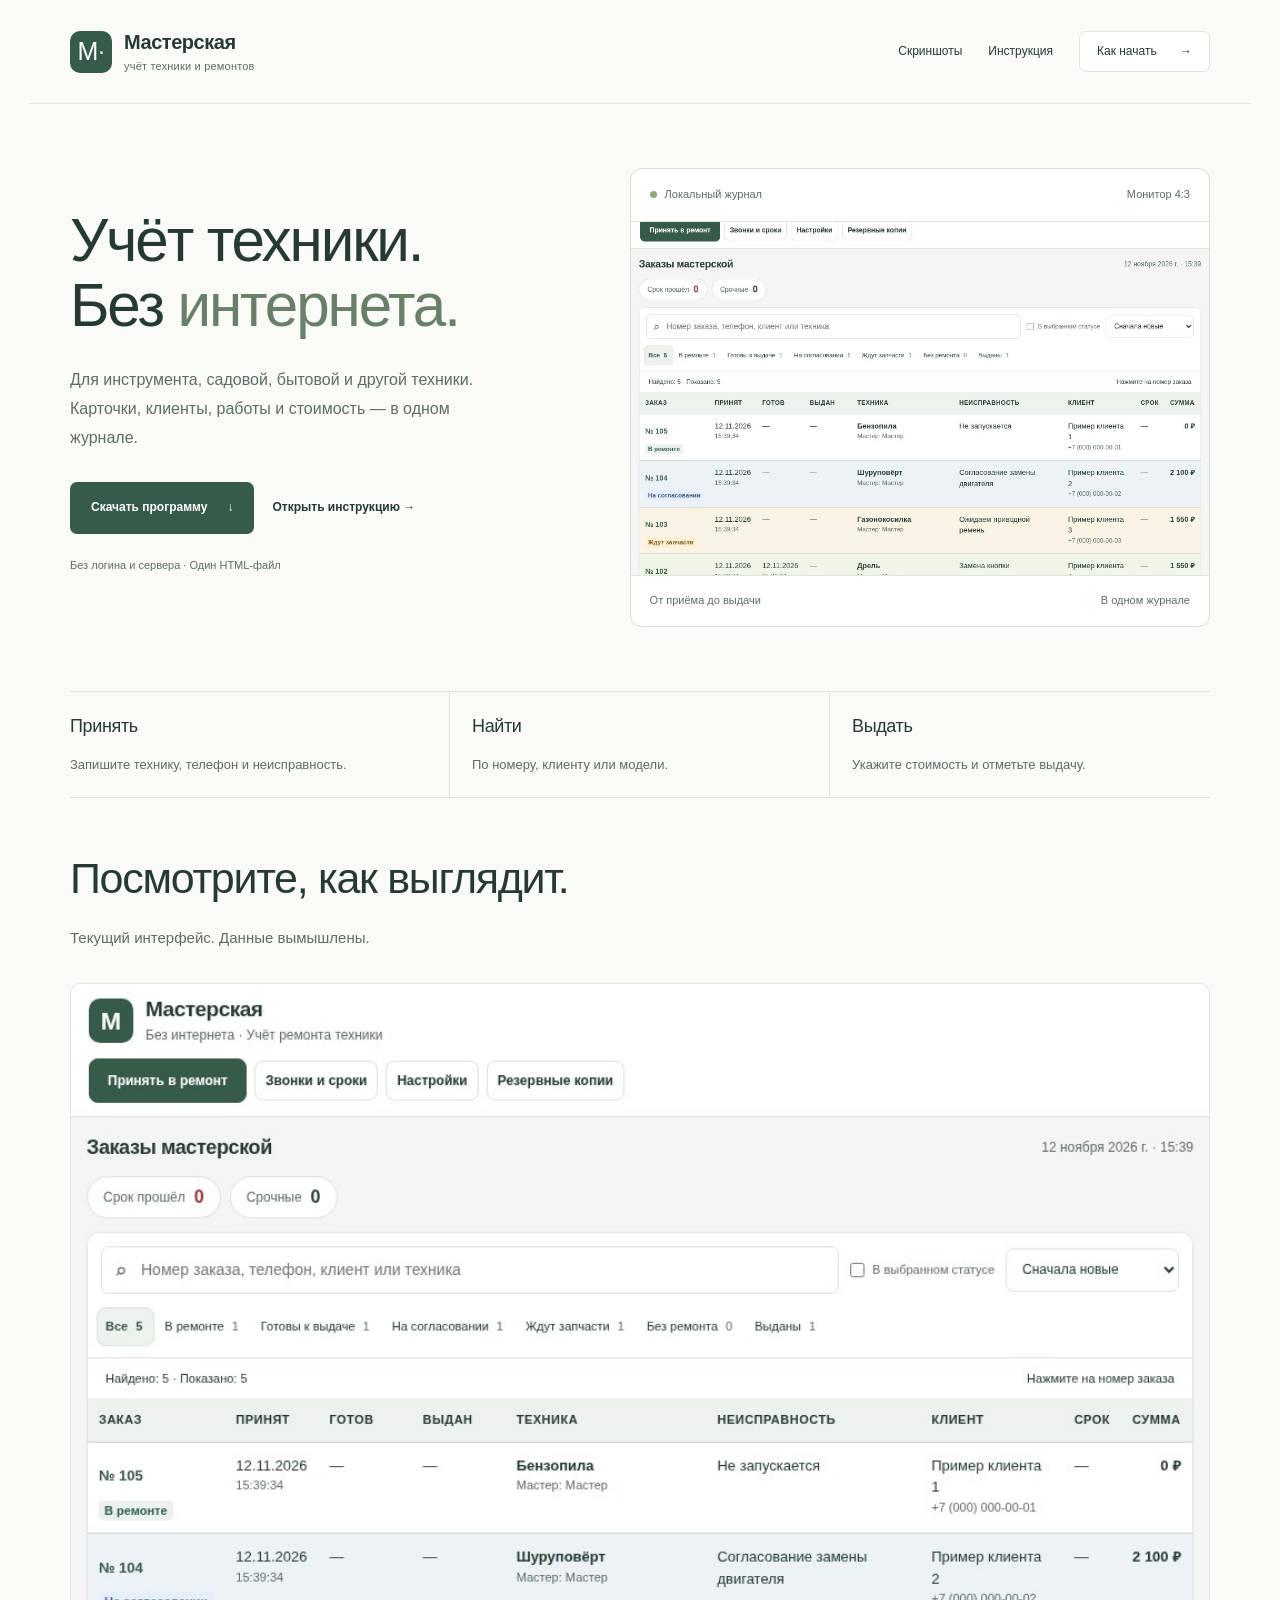
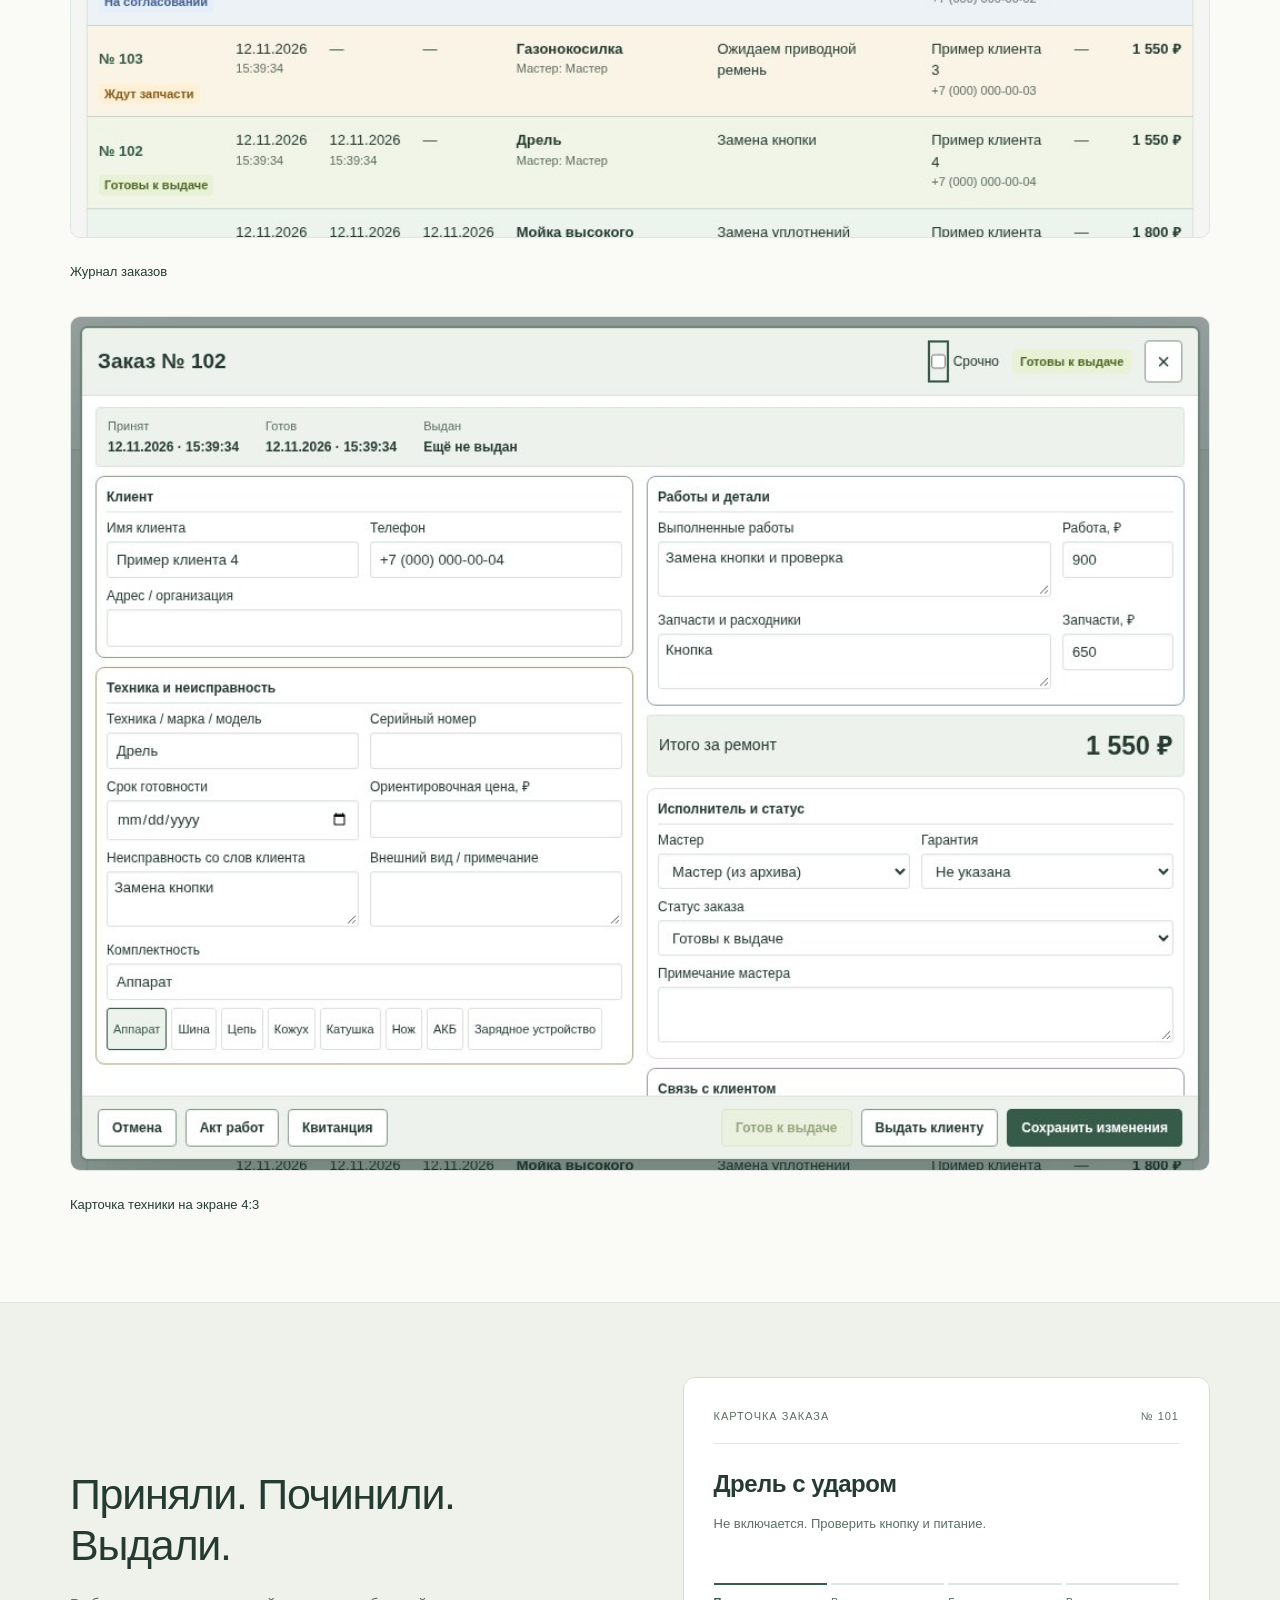
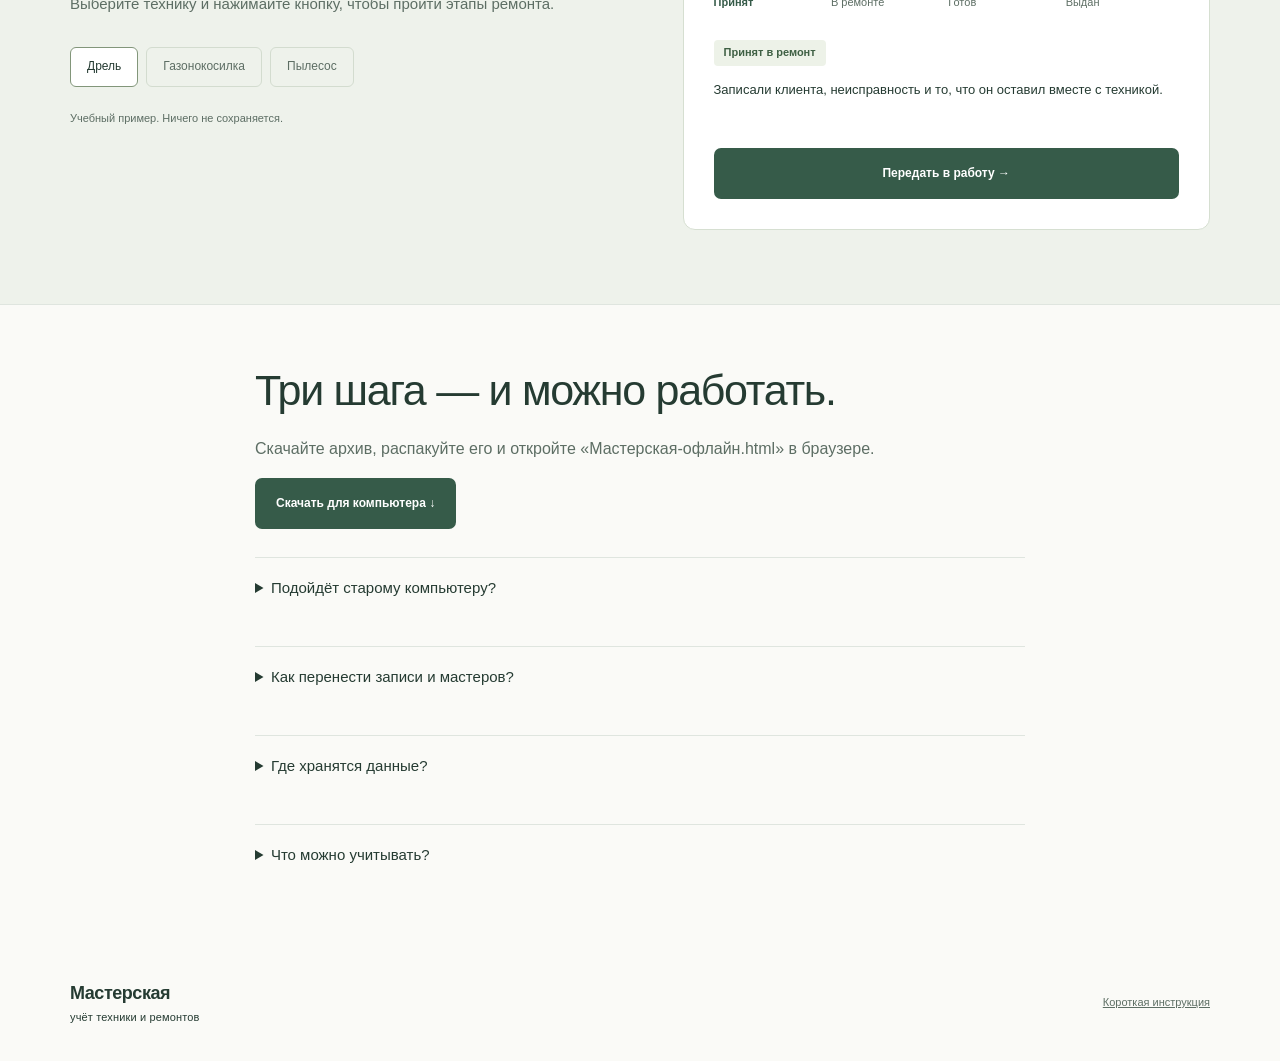
==== commit 40d8955c: "Publish standalone offline equipment tracker with downloads and search metadata" ====
--- a/index.html
+++ b/index.html
@@ -1,10 +1,9 @@
 <!doctype html>
-<html lang="ru"><head><meta charset="utf-8"><meta name="viewport" content="width=device-width,initial-scale=1"><meta name="description" content="Мастерская — программа учёта ремонта техники. Принимайте заказы, следите за готовностью и находите клиентов. Понятное описание и инструкция для начала работы."><meta name="theme-color" content="#244b3c"><title>Мастерская — порядок в ремонтах</title><link rel="stylesheet" href="style.css"><script src="demo.js" defer></script><link rel="icon" href="images/mark.svg" type="image/svg+xml"></head>
-<body><a class="skip" href="#main">К содержимому</a><header class="header wrap"><a class="brand" href="index.html" aria-label="Мастерская — главная"><span class="brand-icon" aria-hidden="true">М<span>·</span></span><span>Мастерская<small>учёт ремонта техники</small></span></a><nav aria-label="Главная навигация"><a href="#screenshots">Скриншоты</a><a href="guide.html">Инструкция</a><a class="nav-button" href="#start">Как начать <span aria-hidden="true">→</span></a></nav></header>
-<main id="main"><section class="hero wrap"><div class="hero-copy"><h1>Каждый ремонт.<br>На своём <em>месте.</em></h1><p class="lead">Заказы, клиенты и стоимость ремонта — в одном журнале. На компьютере и телефоне.</p><div class="actions"><a class="button primary" href="#example">Посмотреть пример <span aria-hidden="true">→</span></a><a class="text-link" href="guide.html">Открыть инструкцию →</a></div></div><figure class="hero-preview"><div class="preview-top"><span class="preview-dot"></span><span>Журнал мастерской</span><span class="preview-label">Журнал заказов</span></div><a href="#screenshots" aria-label="Посмотреть скриншоты программы"><img src="images/orders-desktop.jpg" width="1440" height="880" alt="Журнал ремонта на демонстрационных данных" fetchpriority="high"></a><figcaption><span>От приёма до выдачи</span><span>В одном журнале</span></figcaption></figure></section>
+<html lang="ru"><head><meta charset="utf-8"><meta name="viewport" content="width=device-width,initial-scale=1"><meta name="description" content="Мастерская — программа учёта техники и ремонтов без интернета, логина и сервера. Скачать HTML-версию для компьютера. Подходит для мониторов 4:3."><meta name="theme-color" content="#244b3c"><title>Мастерская — учёт техники без интернета</title><link rel="stylesheet" href="style.css"><script src="demo.js" defer></script><link rel="icon" href="images/mark.svg" type="image/svg+xml"><link rel="canonical" href="https://vanssk8hai.github.io/service-workshop-site/"><meta name="robots" content="index,follow"><meta property="og:type" content="website"><meta property="og:locale" content="ru_RU"><meta property="og:title" content="Мастерская — учёт техники без интернета"><meta property="og:description" content="Без регистрации и сервера. Скачайте, откройте файл и ведите журнал техники."><meta property="og:url" content="https://vanssk8hai.github.io/service-workshop-site/"><meta property="og:image" content="https://vanssk8hai.github.io/service-workshop-site/images/orders-desktop.jpg"><meta name="twitter:card" content="summary_large_image"><script type="application/ld+json">{"@context": "https://schema.org", "@type": "SoftwareApplication", "name": "Мастерская", "description": "Локальный журнал техники и ремонтов без регистрации и сервера.", "url": "https://vanssk8hai.github.io/service-workshop-site/", "downloadUrl": "https://vanssk8hai.github.io/service-workshop-site/downloads/workshop-offline.zip", "applicationCategory": "BusinessApplication", "inLanguage": "ru", "operatingSystem": "Компьютер с совместимым браузером", "softwareRequirements": "Браузер с IndexedDB. Для Windows 7/8 — Chrome 109 или Edge 109.", "image": "https://vanssk8hai.github.io/service-workshop-site/images/orders-desktop.jpg", "author": {"@type": "Person", "name": "vanssk8hai", "url": "https://github.com/vanssk8hai"}}</script></head>
+<body><a class="skip" href="#main">К содержимому</a><header class="header wrap"><a class="brand" href="index.html" aria-label="Мастерская — главная"><span class="brand-icon" aria-hidden="true">М<span>·</span></span><span>Мастерская<small>учёт техники и ремонтов</small></span></a><nav aria-label="Главная навигация"><a href="#screenshots">Скриншоты</a><a href="guide.html">Инструкция</a><a class="nav-button" href="#start">Как начать <span aria-hidden="true">→</span></a></nav></header>
+<main id="main"><section class="hero wrap"><div class="hero-copy"><h1>Учёт техники.<br>Без <em>интернета.</em></h1><p class="lead">Для инструмента, садовой, бытовой и другой техники. Карточки, клиенты, работы и стоимость — в одном журнале.</p><div class="actions"><a id="download-main" class="button primary" href="downloads/workshop-offline.zip" download="Мастерская-офлайн.zip">Скачать программу <span aria-hidden="true">↓</span></a><a class="text-link" href="guide.html">Открыть инструкцию →</a></div><p class="fine">Без логина и сервера · Один HTML-файл</p></div><figure class="hero-preview"><div class="preview-top"><span class="preview-dot"></span><span>Локальный журнал</span><span class="preview-label">Монитор 4:3</span></div><a href="#screenshots" aria-label="Посмотреть скриншоты программы"><img src="images/orders-desktop.jpg" width="1024" height="768" alt="Журнал ремонта на демонстрационных данных" fetchpriority="high"></a><figcaption><span>От приёма до выдачи</span><span>В одном журнале</span></figcaption></figure></section>
 <section class="section wrap quick-features" aria-label="Возможности"><div class="feature-grid"><article><h2>Принять</h2><p>Запишите технику, телефон и неисправность.</p></article><article><h2>Найти</h2><p>По номеру, клиенту или модели.</p></article><article><h2>Выдать</h2><p>Укажите стоимость и отметьте выдачу.</p></article></div></section><section id="screenshots" class="section wrap screenshots"><div class="section-heading"><h2>Посмотрите, как выглядит.</h2><p>Текущий интерфейс. Данные вымышлены.</p></div>
-<figure class="screen-figure screen-wide"><a class="screen-image" href="images/orders-desktop.jpg" target="_blank" rel="noopener" aria-label="Открыть скриншот журнала заказов в полном размере"><img src="images/orders-desktop.jpg" width="1440" height="880" loading="lazy" decoding="async" alt="Журнал заказов: поиск по технике и клиенту, вкладки статусов и пять демонстрационных ремонтов."></a><figcaption><span>Журнал заказов</span></figcaption></figure>
-<div class="screen-grid"><figure class="screen-figure screen-detail"><a class="screen-image" href="images/order-card.jpg" target="_blank" rel="noopener" aria-label="Открыть скриншот карточки ремонта в полном размере"><img src="images/order-card.jpg" width="1264" height="1164" loading="lazy" decoding="async" alt="Карточка демонстрационного заказа №102: клиент, дрель, неисправность, работы, запчасти и итог 1550 рублей."></a><figcaption><span>Карточка ремонта</span></figcaption></figure>
-<figure class="screen-figure screen-mobile"><a class="screen-image" href="images/orders-mobile.jpg" target="_blank" rel="noopener" aria-label="Открыть скриншот программы на телефоне в полном размере"><img src="images/orders-mobile.jpg" width="390" height="844" loading="lazy" decoding="async" alt="Мобильная версия журнала с карточками бензопилы, шуруповёрта и газонокосилки на демонстрационных данных."></a><figcaption><span>На телефоне</span></figcaption></figure></div></section>
+<figure class="screen-figure screen-wide"><a class="screen-image" href="images/orders-desktop.jpg" target="_blank" rel="noopener" aria-label="Открыть скриншот журнала заказов в полном размере"><img src="images/orders-desktop.jpg" width="1024" height="768" loading="lazy" decoding="async" alt="Журнал заказов: поиск по технике и клиенту, вкладки статусов и пять демонстрационных ремонтов."></a><figcaption><span>Журнал заказов</span></figcaption></figure>
+<figure class="screen-figure screen-detail"><a class="screen-image" href="images/order-card.jpg" target="_blank" rel="noopener"><img src="images/order-card.jpg" width="1024" height="768" loading="lazy" decoding="async" alt="Форма приёма техники на мониторе 1024 на 768: клиент, техника, работы и стоимость."></a><figcaption><span>Карточка техники на экране 4:3</span></figcaption></figure></section>
 <section id="example" class="example-section"><div class="wrap example-layout"><div><h2>Приняли. Починили. Выдали.</h2><p class="section-text">Выберите технику и нажимайте кнопку, чтобы пройти этапы ремонта.</p><div class="example-tabs" role="group" aria-label="Выберите пример ремонта"><button class="on" type="button" data-example="tool" aria-pressed="true">Дрель</button><button type="button" data-example="garden" aria-pressed="false">Газонокосилка</button><button type="button" data-example="home" aria-pressed="false">Пылесос</button></div><p class="fine">Учебный пример. Ничего не сохраняется.</p></div><div class="demo-card"><div class="demo-meta"><span>КАРТОЧКА ЗАКАЗА</span><span>№ 101</span></div><h3 id="demo-model">Дрель с ударом</h3><p id="demo-issue">Не включается. Проверить кнопку и питание.</p><ol class="steps" aria-label="Этапы ремонта"><li class="current" aria-current="step">Принят</li><li>В ремонте</li><li>Готов</li><li>Выдан</li></ol><div class="demo-state" aria-live="polite" aria-atomic="true"><span id="demo-status" class="badge">Принят в ремонт</span><p id="demo-description">Записали клиента, неисправность и то, что он оставил вместе с техникой.</p></div><button id="demo-next" class="button primary" type="button">Передать в работу →</button></div></div></section>
-<section id="start" class="section wrap simple-start"><h2>С чего начать?</h2><p>Прочитайте короткую памятку. Публичный выпуск программы пока готовится.</p><a class="button primary" href="guide.html">Как пользоваться →</a><details class="simple-details"><summary>Можно работать с телефона и без интернета?</summary><p>Да. Для общей базы нужна настройка и первый вход с интернетом. Затем можно сохранять заказы без связи до 7 дней после проверки доступа. После подключения выполните синхронизацию.</p></details></section></main><footer class="wrap footer"><a class="brand footer-brand" href="index.html">Мастерская<span>учёт ремонта техники</span></a><a href="guide.html">Короткая инструкция</a></footer></body></html>+<section id="start" class="section wrap simple-start"><h2>Три шага — и можно работать.</h2><p>Скачайте архив, распакуйте его и откройте «Мастерская-офлайн.html» в браузере.</p><a class="button primary" href="downloads/workshop-offline.zip" download="Мастерская-офлайн.zip">Скачать для компьютера ↓</a><details class="simple-details"><summary>Подойдёт старому компьютеру?</summary><p>Вёрстка проверена на 1024×768 и 800×600. Для Windows 7/8 нужен Chrome 109 или Edge 109. На самом старом компьютере запуск ещё нужно проверить; Internet Explorer не поддерживается.</p></details><details class="simple-details"><summary>Как перенести записи и мастеров?</summary><p>В прежней программе сохраните JSON-копию. Здесь откройте «Резервные копии», выберите файл и отметьте восстановление настроек и мастеров.</p></details><details class="simple-details"><summary>Где хранятся данные?</summary><p>В браузере на вашем компьютере. Сохраняйте JSON-копию на флешку. Не очищайте данные браузера и открывайте программу из одной папки.</p></details><details class="simple-details"><summary>Что можно учитывать?</summary><p>Разную технику: её приём, ремонт, работы, детали и выдачу. Полноценного складского учёта и бухгалтерии пока нет. Лицензия на код ещё не выбрана.</p></details></section></main><footer class="wrap footer"><a class="brand footer-brand" href="index.html">Мастерская<span>учёт техники и ремонтов</span></a><a href="guide.html">Короткая инструкция</a></footer></body></html>
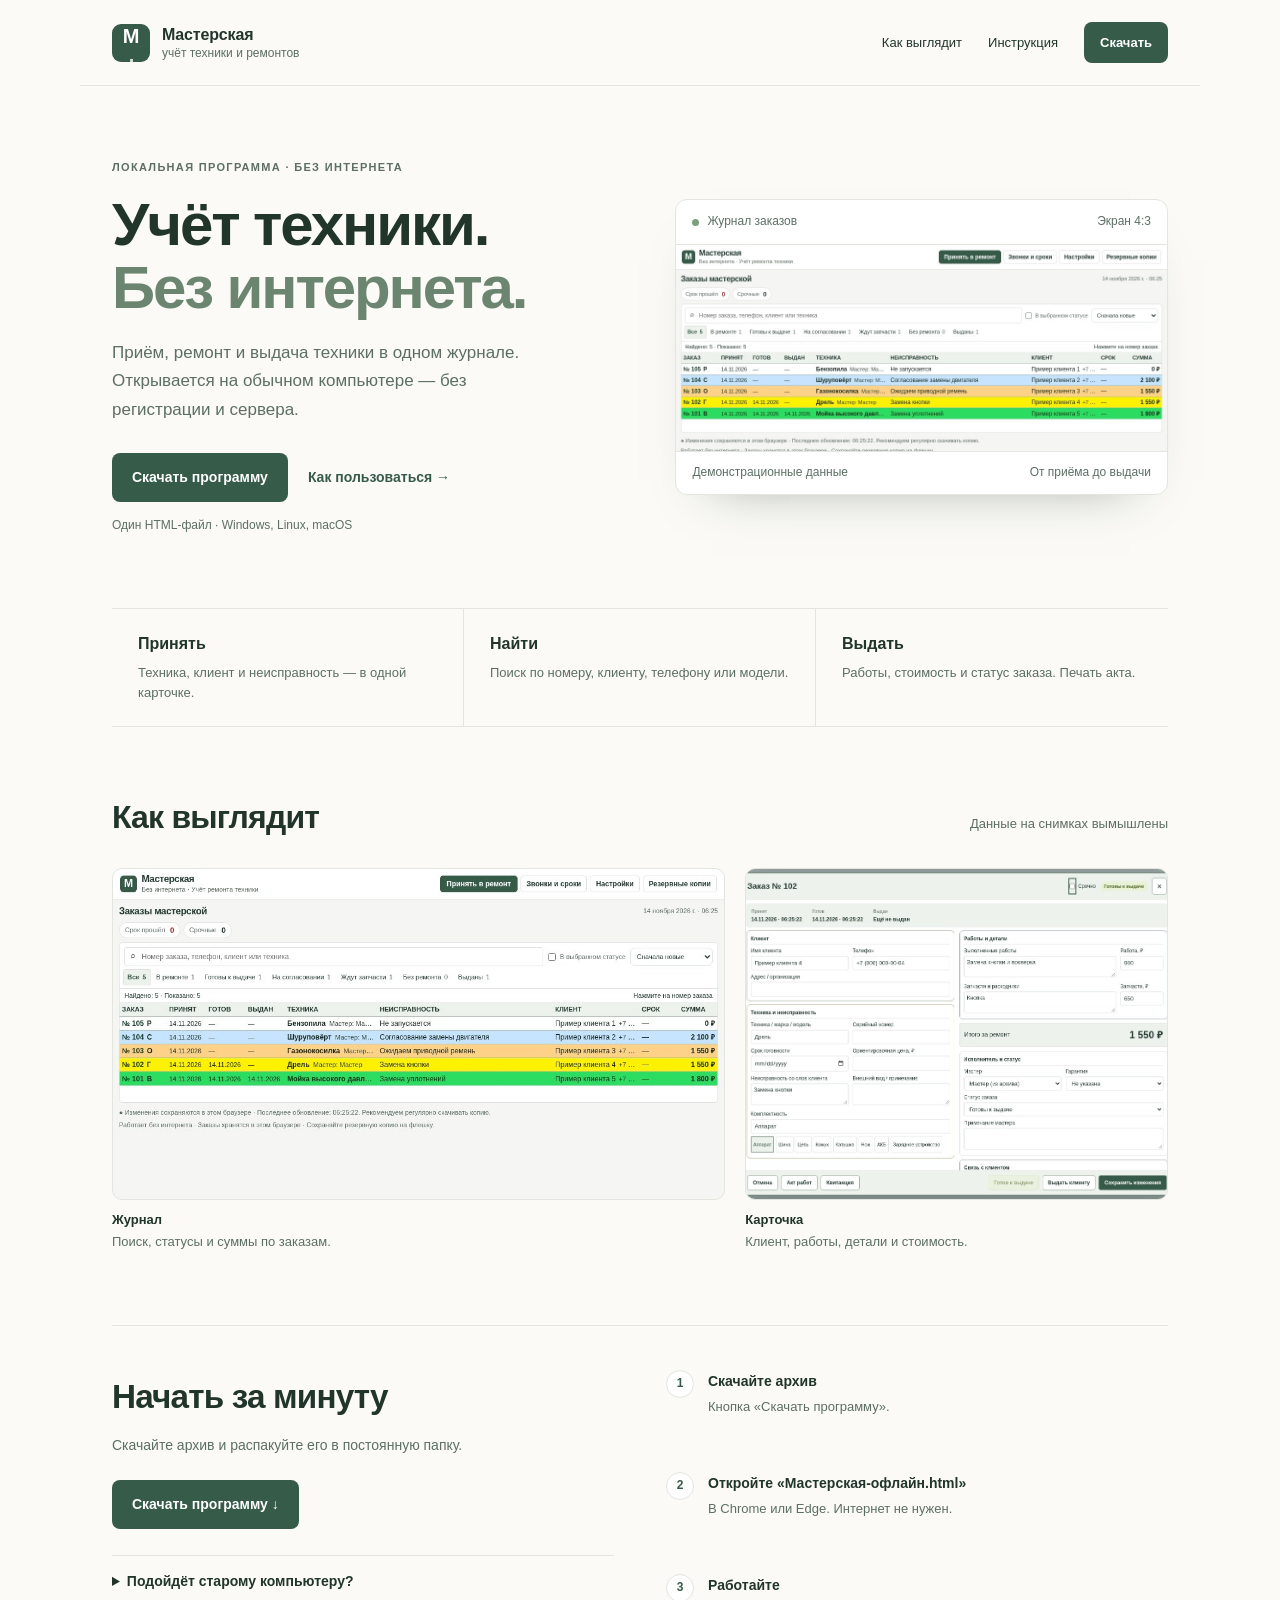
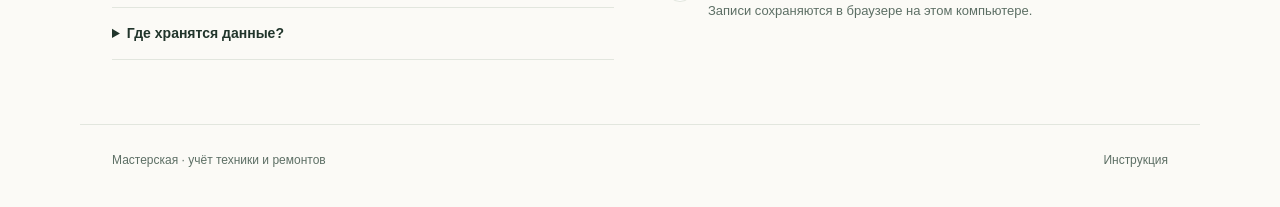
==== commit 5a4a88f6: "Упростить публичную страницу Убраны интерактивный демо-блок и повторный крупный скриншот. Осталось: " ====
--- a/index.html
+++ b/index.html
@@ -1,9 +1,102 @@
 <!doctype html>
-<html lang="ru"><head><meta charset="utf-8"><meta name="viewport" content="width=device-width,initial-scale=1"><meta name="description" content="Мастерская — программа учёта техники и ремонтов без интернета, логина и сервера. Скачать HTML-версию для компьютера. Подходит для мониторов 4:3."><meta name="theme-color" content="#244b3c"><title>Мастерская — учёт техники без интернета</title><link rel="stylesheet" href="style.css"><script src="demo.js" defer></script><link rel="icon" href="images/mark.svg" type="image/svg+xml"><link rel="canonical" href="https://vanssk8hai.github.io/service-workshop-site/"><meta name="robots" content="index,follow"><meta property="og:type" content="website"><meta property="og:locale" content="ru_RU"><meta property="og:title" content="Мастерская — учёт техники без интернета"><meta property="og:description" content="Без регистрации и сервера. Скачайте, откройте файл и ведите журнал техники."><meta property="og:url" content="https://vanssk8hai.github.io/service-workshop-site/"><meta property="og:image" content="https://vanssk8hai.github.io/service-workshop-site/images/orders-desktop.jpg"><meta name="twitter:card" content="summary_large_image"><script type="application/ld+json">{"@context": "https://schema.org", "@type": "SoftwareApplication", "name": "Мастерская", "description": "Локальный журнал техники и ремонтов без регистрации и сервера.", "url": "https://vanssk8hai.github.io/service-workshop-site/", "downloadUrl": "https://vanssk8hai.github.io/service-workshop-site/downloads/workshop-offline.zip", "applicationCategory": "BusinessApplication", "inLanguage": "ru", "operatingSystem": "Компьютер с совместимым браузером", "softwareRequirements": "Браузер с IndexedDB. Для Windows 7/8 — Chrome 109 или Edge 109.", "image": "https://vanssk8hai.github.io/service-workshop-site/images/orders-desktop.jpg", "author": {"@type": "Person", "name": "vanssk8hai", "url": "https://github.com/vanssk8hai"}}</script></head>
-<body><a class="skip" href="#main">К содержимому</a><header class="header wrap"><a class="brand" href="index.html" aria-label="Мастерская — главная"><span class="brand-icon" aria-hidden="true">М<span>·</span></span><span>Мастерская<small>учёт техники и ремонтов</small></span></a><nav aria-label="Главная навигация"><a href="#screenshots">Скриншоты</a><a href="guide.html">Инструкция</a><a class="nav-button" href="#start">Как начать <span aria-hidden="true">→</span></a></nav></header>
-<main id="main"><section class="hero wrap"><div class="hero-copy"><h1>Учёт техники.<br>Без <em>интернета.</em></h1><p class="lead">Для инструмента, садовой, бытовой и другой техники. Карточки, клиенты, работы и стоимость — в одном журнале.</p><div class="actions"><a id="download-main" class="button primary" href="downloads/workshop-offline.zip" download="Мастерская-офлайн.zip">Скачать программу <span aria-hidden="true">↓</span></a><a class="text-link" href="guide.html">Открыть инструкцию →</a></div><p class="fine">Без логина и сервера · Один HTML-файл</p></div><figure class="hero-preview"><div class="preview-top"><span class="preview-dot"></span><span>Локальный журнал</span><span class="preview-label">Монитор 4:3</span></div><a href="#screenshots" aria-label="Посмотреть скриншоты программы"><img src="images/orders-desktop.jpg" width="1024" height="768" alt="Журнал ремонта на демонстрационных данных" fetchpriority="high"></a><figcaption><span>От приёма до выдачи</span><span>В одном журнале</span></figcaption></figure></section>
-<section class="section wrap quick-features" aria-label="Возможности"><div class="feature-grid"><article><h2>Принять</h2><p>Запишите технику, телефон и неисправность.</p></article><article><h2>Найти</h2><p>По номеру, клиенту или модели.</p></article><article><h2>Выдать</h2><p>Укажите стоимость и отметьте выдачу.</p></article></div></section><section id="screenshots" class="section wrap screenshots"><div class="section-heading"><h2>Посмотрите, как выглядит.</h2><p>Текущий интерфейс. Данные вымышлены.</p></div>
-<figure class="screen-figure screen-wide"><a class="screen-image" href="images/orders-desktop.jpg" target="_blank" rel="noopener" aria-label="Открыть скриншот журнала заказов в полном размере"><img src="images/orders-desktop.jpg" width="1024" height="768" loading="lazy" decoding="async" alt="Журнал заказов: поиск по технике и клиенту, вкладки статусов и пять демонстрационных ремонтов."></a><figcaption><span>Журнал заказов</span></figcaption></figure>
-<figure class="screen-figure screen-detail"><a class="screen-image" href="images/order-card.jpg" target="_blank" rel="noopener"><img src="images/order-card.jpg" width="1024" height="768" loading="lazy" decoding="async" alt="Форма приёма техники на мониторе 1024 на 768: клиент, техника, работы и стоимость."></a><figcaption><span>Карточка техники на экране 4:3</span></figcaption></figure></section>
-<section id="example" class="example-section"><div class="wrap example-layout"><div><h2>Приняли. Починили. Выдали.</h2><p class="section-text">Выберите технику и нажимайте кнопку, чтобы пройти этапы ремонта.</p><div class="example-tabs" role="group" aria-label="Выберите пример ремонта"><button class="on" type="button" data-example="tool" aria-pressed="true">Дрель</button><button type="button" data-example="garden" aria-pressed="false">Газонокосилка</button><button type="button" data-example="home" aria-pressed="false">Пылесос</button></div><p class="fine">Учебный пример. Ничего не сохраняется.</p></div><div class="demo-card"><div class="demo-meta"><span>КАРТОЧКА ЗАКАЗА</span><span>№ 101</span></div><h3 id="demo-model">Дрель с ударом</h3><p id="demo-issue">Не включается. Проверить кнопку и питание.</p><ol class="steps" aria-label="Этапы ремонта"><li class="current" aria-current="step">Принят</li><li>В ремонте</li><li>Готов</li><li>Выдан</li></ol><div class="demo-state" aria-live="polite" aria-atomic="true"><span id="demo-status" class="badge">Принят в ремонт</span><p id="demo-description">Записали клиента, неисправность и то, что он оставил вместе с техникой.</p></div><button id="demo-next" class="button primary" type="button">Передать в работу →</button></div></div></section>
-<section id="start" class="section wrap simple-start"><h2>Три шага — и можно работать.</h2><p>Скачайте архив, распакуйте его и откройте «Мастерская-офлайн.html» в браузере.</p><a class="button primary" href="downloads/workshop-offline.zip" download="Мастерская-офлайн.zip">Скачать для компьютера ↓</a><details class="simple-details"><summary>Подойдёт старому компьютеру?</summary><p>Вёрстка проверена на 1024×768 и 800×600. Для Windows 7/8 нужен Chrome 109 или Edge 109. На самом старом компьютере запуск ещё нужно проверить; Internet Explorer не поддерживается.</p></details><details class="simple-details"><summary>Как перенести записи и мастеров?</summary><p>В прежней программе сохраните JSON-копию. Здесь откройте «Резервные копии», выберите файл и отметьте восстановление настроек и мастеров.</p></details><details class="simple-details"><summary>Где хранятся данные?</summary><p>В браузере на вашем компьютере. Сохраняйте JSON-копию на флешку. Не очищайте данные браузера и открывайте программу из одной папки.</p></details><details class="simple-details"><summary>Что можно учитывать?</summary><p>Разную технику: её приём, ремонт, работы, детали и выдачу. Полноценного складского учёта и бухгалтерии пока нет. Лицензия на код ещё не выбрана.</p></details></section></main><footer class="wrap footer"><a class="brand footer-brand" href="index.html">Мастерская<span>учёт техники и ремонтов</span></a><a href="guide.html">Короткая инструкция</a></footer></body></html>+<html lang="ru">
+<head>
+  <meta charset="utf-8">
+  <meta name="viewport" content="width=device-width,initial-scale=1">
+  <meta name="description" content="Офлайн-программа для учёта техники и ремонтов: приём, работы, стоимость и выдача. Один HTML-файл без регистрации и сервера.">
+  <meta name="theme-color" content="#365b49">
+  <title>Мастерская — учёт техники и ремонтов без интернета</title>
+  <link rel="stylesheet" href="style.css">
+  <link rel="icon" href="images/mark.svg" type="image/svg+xml">
+  <link rel="canonical" href="https://vanssk8hai.github.io/service-workshop-site/">
+  <meta name="robots" content="index,follow">
+  <meta property="og:type" content="website">
+  <meta property="og:locale" content="ru_RU">
+  <meta property="og:title" content="Мастерская — учёт техники и ремонтов без интернета">
+  <meta property="og:description" content="Приём, ремонт и выдача техники в одном журнале. Один HTML-файл без регистрации и сервера.">
+  <meta property="og:url" content="https://vanssk8hai.github.io/service-workshop-site/">
+  <meta property="og:image" content="https://vanssk8hai.github.io/service-workshop-site/images/orders-desktop.jpg">
+  <meta name="twitter:card" content="summary_large_image">
+  <script type="application/ld+json">{"@context":"https://schema.org","@type":"SoftwareApplication","name":"Мастерская","description":"Локальный журнал техники и ремонтов без регистрации и сервера.","url":"https://vanssk8hai.github.io/service-workshop-site/","downloadUrl":"https://vanssk8hai.github.io/service-workshop-site/downloads/workshop-offline.zip","applicationCategory":"BusinessApplication","inLanguage":"ru","operatingSystem":"Компьютер с совместимым браузером","softwareRequirements":"Браузер с IndexedDB. Для Windows 7/8 — Chrome 109 или Edge 109.","image":"https://vanssk8hai.github.io/service-workshop-site/images/orders-desktop.jpg","author":{"@type":"Person","name":"vanssk8hai","url":"https://github.com/vanssk8hai"}}</script>
+</head>
+<body>
+  <a class="skip" href="#main">К содержимому</a>
+  <header class="header wrap">
+    <a class="brand" href="index.html" aria-label="Мастерская — главная"><span class="brand-icon" aria-hidden="true">М<span>·</span></span><span>Мастерская<small>учёт техники и ремонтов</small></span></a>
+    <nav aria-label="Главная навигация">
+      <a href="#look">Как выглядит</a>
+      <a href="guide.html">Инструкция</a>
+      <a class="nav-button" href="#start">Скачать</a>
+    </nav>
+  </header>
+
+  <main id="main">
+    <section class="hero wrap">
+      <div class="hero-copy">
+        <p class="eyebrow">Локальная программа · без интернета</p>
+        <h1>Учёт техники.<br><em>Без интернета.</em></h1>
+        <p class="lead">Приём, ремонт и выдача техники в одном журнале. Открывается на обычном компьютере — без регистрации и сервера.</p>
+        <div class="actions">
+          <a id="download-main" class="button" href="downloads/workshop-offline.zip" download="Мастерская-офлайн.zip">Скачать программу</a>
+          <a class="text-link" href="guide.html">Как пользоваться →</a>
+        </div>
+        <p class="fine">Один HTML-файл · Windows, Linux, macOS</p>
+      </div>
+      <figure class="preview">
+        <div class="preview-top"><span class="dot"></span><span>Журнал заказов</span><span class="preview-label">Экран 4:3</span></div>
+        <img src="images/orders-desktop.jpg" width="1024" height="768" alt="Журнал ремонтов с демонстрационными записями" fetchpriority="high">
+        <figcaption><span>Демонстрационные данные</span><span>От приёма до выдачи</span></figcaption>
+      </figure>
+    </section>
+
+    <section class="features wrap" aria-label="Возможности">
+      <div class="grid">
+        <article><h2>Принять</h2><p>Техника, клиент и неисправность — в одной карточке.</p></article>
+        <article><h2>Найти</h2><p>Поиск по номеру, клиенту, телефону или модели.</p></article>
+        <article><h2>Выдать</h2><p>Работы, стоимость и статус заказа. Печать акта.</p></article>
+      </div>
+    </section>
+
+    <section id="look" class="shots wrap">
+      <div class="shots-head">
+        <h2>Как выглядит</h2>
+        <p>Данные на снимках вымышлены</p>
+      </div>
+      <div class="shots-grid">
+        <figure class="shot">
+          <a href="images/orders-desktop.jpg" target="_blank" rel="noopener"><img src="images/orders-desktop.jpg" width="1024" height="768" loading="lazy" alt="Журнал заказов с поиском, статусами и суммами"></a>
+          <figcaption><strong>Журнал</strong>Поиск, статусы и суммы по заказам.</figcaption>
+        </figure>
+        <figure class="shot shot-card">
+          <a href="images/order-card.jpg" target="_blank" rel="noopener"><img src="images/order-card.jpg" width="1024" height="768" loading="lazy" alt="Карточка техники: клиент, работы и стоимость"></a>
+          <figcaption><strong>Карточка</strong>Клиент, работы, детали и стоимость.</figcaption>
+        </figure>
+      </div>
+    </section>
+
+    <section id="start" class="start wrap">
+      <div class="start-inner">
+        <div>
+          <h2>Начать за минуту</h2>
+          <p>Скачайте архив и распакуйте его в постоянную папку.</p>
+          <a class="button" href="downloads/workshop-offline.zip" download="Мастерская-офлайн.zip">Скачать программу ↓</a>
+          <div class="faq">
+            <details><summary>Подойдёт старому компьютеру?</summary><p>Да, если установлен Chrome или Edge. Для Windows 7/8 нужна версия 109. Запуск на старом компьютере стоит проверить до начала работы.</p></details>
+            <details><summary>Где хранятся данные?</summary><p>В браузере на этом компьютере. Делайте резервную копию кнопкой «Резервные копии» и храните файл отдельно.</p></details>
+          </div>
+        </div>
+        <ol class="steps">
+          <li><span class="n">1</span><div><strong>Скачайте архив</strong><span>Кнопка «Скачать программу».</span></div></li>
+          <li><span class="n">2</span><div><strong>Откройте «Мастерская-офлайн.html»</strong><span>В Chrome или Edge. Интернет не нужен.</span></div></li>
+          <li><span class="n">3</span><div><strong>Работайте</strong><span>Записи сохраняются в браузере на этом компьютере.</span></div></li>
+        </ol>
+      </div>
+    </section>
+  </main>
+
+  <footer class="footer wrap">
+    <span>Мастерская · учёт техники и ремонтов</span>
+    <a href="guide.html">Инструкция</a>
+  </footer>
+</body>
+</html>
--- a/style.css
+++ b/style.css
@@ -1,47 +1,158 @@
-:root{--paper:#fafaf7;--ink:#263b33;--green:#365b49;--muted:#617168;--line:#dfe5df;--soft:#f0f3ee;--lime:#e3eadc;--white:#fff; font-family:Inter,-apple-system,BlinkMacSystemFont,"Segoe UI",Arial,sans-serif;color:var(--ink);background:var(--paper);font-size:16px;line-height:1.6}*{box-sizing:border-box}html{scroll-behavior:smooth;scroll-padding-top:24px}body{margin:0}a{color:inherit}button{font:inherit;cursor:pointer}button,a{-webkit-tap-highlight-color:transparent}a:focus-visible,button:focus-visible,summary:focus-visible{outline:3px solid #9c6b22;outline-offset:5px}.skip{position:absolute;left:16px;top:-100px;background:white;padding:10px;z-index:9}.skip:focus{top:12px}.wrap{max-width:1220px;margin:auto;padding-left:40px;padding-right:40px}.header{display:flex;justify-content:space-between;align-items:center;min-height:114px;gap:24px}.brand{display:flex;align-items:center;gap:12px;text-decoration:none;font-size:20px;font-weight:700;line-height:1.15}.brand small{display:block;font-size:11px;font-weight:400;color:var(--muted);margin-top:6px}.brand-icon{display:flex;align-items:center;justify-content:center;width:42px;height:42px;border:1px solid var(--green);font-family:Georgia,serif;font-size:29px}.brand-icon span{color:#a5b76f}.header nav{display:flex;align-items:center;gap:28px;font-size:13px}.header nav a{text-decoration:none}.header nav a:hover,.text-link:hover{text-decoration:underline;text-underline-offset:5px}.nav-button{border:1px solid var(--line);padding:10px 16px;border-radius:4px}.nav-button span{margin-left:20px}.hero{display:grid;grid-template-columns:1.25fr 1fr;gap:70px;padding-top:58px;padding-bottom:90px;align-items:center}.eyebrow{font-size:11px;letter-spacing:1.7px;text-transform:uppercase;font-weight:700;margin:0 0 24px}.dot{display:inline-block;width:7px;height:7px;border-radius:50%;background:var(--green);margin-right:8px}h1{font-size:clamp(44px,5.6vw,76px);font-weight:500;line-height:1.03;letter-spacing:-3px;margin:0 0 28px}h1 em{font-family:Georgia,serif;font-weight:400}h2{font-size:clamp(30px,3.6vw,45px);line-height:1.14;letter-spacing:-1.4px;font-weight:500;margin:0 0 20px}h3{font-weight:600;line-height:1.3;margin:0 0 14px;font-size:22px}.lead{max-width:485px;color:var(--muted);font-size:17px;line-height:1.75}.actions{display:flex;align-items:center;flex-wrap:wrap;gap:20px;margin-top:30px}.button{display:inline-flex;align-items:center;justify-content:center;gap:20px;text-decoration:none;font-size:13px;font-weight:600;padding:16px 22px;border:1px solid transparent;border-radius:4px;transition:background .2s,transform .2s}.button:hover{transform:translateY(-2px)}.primary{color:white;background:var(--green)}.primary:hover{background:#183629}.text-link{font-size:13px;font-weight:600;text-decoration:none}.hero-notes{display:flex;gap:9px 18px;flex-wrap:wrap;font-size:11px;color:var(--muted);margin-top:32px}.hero-notes span::before{content:'✓';margin-right:5px}.hero-sheet{background:#fffdf7;border:1px solid #d4dacb;box-shadow:14px 16px 0 #e7eadf;padding:28px 32px;transform:rotate(2deg);position:relative}.hero-sheet::before{content:'';display:block;width:76px;height:22px;background:#dce2cdcf;position:absolute;left:calc(50% - 38px);top:-11px;transform:rotate(-8deg)}.sheet-top,.demo-meta{display:flex;justify-content:space-between;gap:10px;font-size:11px;letter-spacing:1px;padding-bottom:24px;border-bottom:1px solid var(--line)}.sample-label{color:var(--muted)}.sheet-number{margin-top:30px;font-size:13px;color:var(--muted)}.sheet-number span{font-size:32px;font-family:Georgia,serif;color:var(--ink);margin-left:8px}.sheet-device{font-size:25px;font-weight:600;margin-top:14px}.sheet-issue{font-size:12px;color:var(--muted);margin-top:8px;max-width:245px}.sheet-fields{margin:28px 0}.sheet-fields>div{display:flex;justify-content:space-between;border-top:1px solid var(--line);padding:12px 0;font-size:12px}.sheet-fields dt{color:var(--muted)}.sheet-fields dd{margin:0}.badge{display:inline-block;background:#e6eddb;color:#35563b;font-size:11px;padding:4px 10px;border-radius:3px;font-weight:600}.sheet-bottom{display:flex;justify-content:space-between;align-items:center;font-size:11px;color:var(--muted)}.stamp{border:2px solid #4c7154;padding:7px 15px;font-weight:700;letter-spacing:2px;line-height:1.3;font-size:13px;color:#4c7154;transform:rotate(-8deg)}.audience{background:#e8ece0;border-top:1px solid var(--line);border-bottom:1px solid var(--line)}.audience-inner{display:flex;justify-content:space-between;align-items:center;gap:16px;flex-wrap:wrap;padding-top:23px;padding-bottom:23px;font-size:12px}.audience-inner>span:first-child{color:var(--muted);font-size:11px}.audience strong{font-weight:500}.asterisk{color:#718259;font-size:22px}.section{padding-top:94px;padding-bottom:94px}.section-heading{max-width:690px}.section-heading>p:not(.eyebrow),.section-text{font-size:15px;color:var(--muted);max-width:500px}.feature-grid{display:grid;grid-template-columns:repeat(4,1fr);gap:28px;margin-top:45px}.feature-grid article{border-top:1px solid #aab9a1;padding-top:20px}.feature-no{font-size:11px;letter-spacing:1.2px;color:var(--muted);display:block;margin-bottom:25px}.feature-grid h3{font-size:19px}.feature-grid p{font-size:13px;color:var(--muted);line-height:1.85}.example-section{background:var(--green);color:white;padding:80px 0}.example-layout{display:grid;grid-template-columns:1fr 1fr;align-items:center;gap:85px}.example-section .eyebrow{color:var(--lime)}.example-section .section-text,.example-section .fine{color:#c4d2c5}.example-tabs{display:flex;gap:8px;flex-wrap:wrap;margin-top:30px}.example-tabs button{background:transparent;color:#fff;border:1px solid #6d8777;border-radius:30px;padding:8px 16px;font-size:12px}.example-tabs button.on{background:var(--lime);border-color:var(--lime);color:var(--green)}.fine{font-size:11px;line-height:1.7;color:var(--muted);margin-top:22px;max-width:410px}.demo-card{background:var(--paper);color:var(--ink);padding:30px;border-radius:7px;min-height:420px}.demo-meta{padding-bottom:18px;color:var(--muted)}.demo-card h3{font-size:25px;margin-top:24px}.demo-card>p{font-size:13px;color:var(--muted);min-height:42px}.steps{display:flex;list-style:none;padding:0;margin:27px 0;gap:4px}.steps li{flex:1;border-top:3px solid var(--line);padding-top:9px;font-size:11px;color:var(--muted)}.steps li.current{border-color:var(--green);color:var(--green);font-weight:700}.steps li.done{border-color:#a6bb79}.demo-state{min-height:110px}.demo-state p{font-size:13px;line-height:1.7;margin-bottom:22px}.demo-card>.button{width:100%}.mode-grid{display:grid;grid-template-columns:1fr 1fr;gap:24px;margin-top:40px}.mode-card{border:1px solid var(--line);padding:32px}.mode-card.online{background:var(--soft)}.mode-icon{font-size:32px;line-height:1;margin-bottom:25px}.mode-card p,.mode-card li{font-size:14px;color:var(--muted)}.mode-card ul{padding-left:18px;line-height:2}.mode-card .fine{font-size:11px}.footnote{font-size:11px;color:var(--muted);line-height:1.8;max-width:920px;margin:24px 0 0}.how-section{border-top:1px solid var(--line);border-bottom:1px solid var(--line);background:#fffdf9}.how-grid{display:grid;grid-template-columns:repeat(4,1fr);list-style:none;gap:32px;padding:0;margin:42px 0 28px}.how-grid li>span{font-family:Georgia,serif;font-size:36px;color:#83936f;display:block;margin-bottom:15px}.how-grid h3{font-size:19px}.how-grid p{font-size:13px;color:var(--muted)}.faq-section{display:grid;grid-template-columns:1fr 1.4fr;gap:50px}.faq details{border-top:1px solid var(--line);padding:19px 0}.faq details:last-child{border-bottom:1px solid var(--line)}.faq summary{font-size:15px;cursor:pointer;line-height:1.5}.faq details p{font-size:13px;color:var(--muted);padding-right:20px}.start-section{background:#e8eddd;padding:65px 0}.start-inner{display:flex;align-items:center;justify-content:space-between;gap:45px}.start-inner h2{font-size:36px}.start-inner p:not(.eyebrow){font-size:14px;color:var(--muted);max-width:570px}.light{background:var(--green);color:white;white-space:nowrap}.footer{display:flex;gap:35px;justify-content:space-between;align-items:center;padding-top:45px;padding-bottom:45px;font-size:11px;color:var(--muted)}.footer-brand{flex-direction:column;align-items:start;gap:7px;font-size:18px;color:var(--ink)}.footer-brand span{font-size:11px;font-weight:400}.guide-hero{padding:45px 0 35px;max-width:850px}.guide-hero h1{font-size:58px}.guide-wrap{max-width:1000px}.guide-content{display:grid;grid-template-columns:190px 1fr;gap:50px;padding-bottom:70px}.guide-nav{position:sticky;top:24px;align-self:start;display:grid;gap:13px;font-size:12px}.guide-nav a{color:var(--muted);text-decoration:none}.guide-article section{padding:0 0 34px;margin:0 0 34px;border-bottom:1px solid var(--line);scroll-margin-top:30px}.guide-article h2{font-size:29px;letter-spacing:-.7px}.guide-article p,.guide-article li{font-size:15px;color:#536155}.guide-article li{margin-bottom:10px}.guide-note{background:var(--soft);border-left:1px solid #7b935e;padding:16px 20px;margin:22px 0}.guide-note p{margin:0;font-size:13px}.guide-article a{color:var(--green)}.guide-table{overflow-x:auto}.guide-table table{border-collapse:collapse;width:100%;font-size:13px}.guide-table th,.guide-table td{text-align:left;padding:13px;border-bottom:1px solid var(--line);vertical-align:top}.guide-table th{background:var(--soft)}.guide-back{font-size:12px;text-decoration:none}.guide-actions{display:flex;gap:20px;align-items:center;margin-top:25px}
-@media(max-width:1000px){.hero{gap:38px}.wrap{padding-left:28px;padding-right:28px}.feature-grid{grid-template-columns:repeat(2,1fr)}.example-layout{gap:38px}.hero-notes{font-size:11px}.audience-inner{justify-content:flex-start}.hero-sheet{padding:25px}.how-grid{gap:20px}.header nav{gap:18px}}
-@media(max-width:700px){.wrap{padding-left:22px;padding-right:22px}.header{min-height:90px}.brand{font-size:18px}.brand-icon{width:36px;height:36px;font-size:25px}.header nav>a:first-child{display:none}.header nav{gap:14px;font-size:12px}.nav-button{padding:8px 12px}.nav-button span{display:none}.hero{grid-template-columns:1fr;padding-top:34px;padding-bottom:55px;gap:48px}.hero h1{font-size:58px;letter-spacing:-2.4px}.lead{font-size:16px}.hero-sheet{max-width:420px;width:calc(100% - 16px);margin:0 auto;transform:rotate(1deg)}.hero-notes{line-height:1.9;margin-top:25px}.actions{gap:18px}.audience-inner{gap:8px 15px}.audience-inner>span:first-child{flex-basis:100%;margin-bottom:5px}.audience strong{font-size:11px}.asterisk{font-size:15px}.section{padding-top:60px;padding-bottom:60px}.feature-grid{gap:26px 20px;margin-top:30px}.feature-grid h3{font-size:17px}.feature-grid p{font-size:12px}.feature-no{font-size:11px;margin-bottom:16px}.example-section{padding:56px 0}.example-layout{grid-template-columns:1fr;gap:28px}.demo-card{padding:24px;min-height:0}.demo-card>p{min-height:0}.demo-state{min-height:115px}.mode-grid{grid-template-columns:1fr;gap:16px}.mode-card{padding:25px}.how-grid{grid-template-columns:1fr 1fr;gap:18px 24px;margin-top:30px}.how-grid h3{font-size:17px}.faq-section{grid-template-columns:1fr;gap:20px}.start-inner{flex-direction:column;align-items:start;gap:20px}.start-inner h2{font-size:31px}.start-section{padding:48px 0}.footer{flex-wrap:wrap;gap:20px}.footer>p{margin:0}.guide-hero h1{font-size:44px;letter-spacing:-1.6px}.guide-content{grid-template-columns:1fr;gap:28px}.guide-nav{position:static;grid-template-columns:1fr 1fr;gap:10px;padding-bottom:24px;border-bottom:1px solid var(--line)}.guide-hero{padding-top:25px}.guide-table th,.guide-table td{padding:10px}.guide-article h2{font-size:27px}}
-@media(max-width:380px){.header nav>a[href="guide.html"]{display:none}.hero h1{font-size:51px}.button{padding:14px 17px;gap:12px}.brand small{font-size:11px}.hero-sheet{padding:22px}.feature-grid{grid-template-columns:1fr}.demo-card{padding:20px}}
-@media(prefers-reduced-motion:reduce){html{scroll-behavior:auto}*,*::before,*::after{transition:none!important;animation:none!important}}
-@media print{.header,.guide-nav,.footer,.guide-actions,.skip{display:none!important}.guide-content{display:block}.guide-wrap{max-width:none}.guide-hero h1{font-size:30px}.wrap{padding:0}.guide-article section{break-inside:avoid}.guide-hero{padding:0}.guide-article a{text-decoration:none}body{background:white;color:black}.guide-article h2{font-size:22px}.guide-article p,.guide-article li{font-size:12px}}
+:root{
+  --paper:#fbfaf6;
+  --ink:#21352b;
+  --green:#365b49;
+  --green-dark:#284737;
+  --muted:#5d6f65;
+  --line:#e2e6de;
+  --soft:#f1f4ee;
+  --radius:12px;
+  --font:Inter,-apple-system,BlinkMacSystemFont,"Segoe UI",Arial,sans-serif;
+}
+*{box-sizing:border-box}
+html{scroll-behavior:smooth;scroll-padding-top:24px}
+body{margin:0;background:var(--paper);color:var(--ink);font:16px/1.65 var(--font)}
+a{color:inherit}
+img{max-width:100%;height:auto}
+button{font:inherit;cursor:pointer}
+a:focus-visible,button:focus-visible,summary:focus-visible{outline:3px solid #9c6b22;outline-offset:4px;border-radius:4px}
+.skip{position:absolute;left:16px;top:-100px;background:#fff;padding:10px 14px;border-radius:8px;z-index:10}
+.skip:focus{top:12px}
+.wrap{max-width:1120px;margin:0 auto;padding-left:32px;padding-right:32px}
 
-/* Actual interface screenshots; figures remain readable without JavaScript. */
-.screenshots{padding-top:15px}.screen-figure{margin:32px 0 0;min-width:0}.screen-image{display:block;border:1px solid var(--line);background:#edf0e8;border-radius:8px;overflow:hidden;text-decoration:none}.screen-image img{display:block;width:100%;height:auto;transition:opacity .2s}.screen-image:hover img{opacity:.92}.screen-figure figcaption{padding:20px 0 0}.screen-figure figcaption>span{font-size:11px;font-weight:600;letter-spacing:1px;text-transform:uppercase}.screen-figure figcaption p{font-size:13px;color:var(--muted);margin:8px 0 0;max-width:600px}.screen-grid{display:grid;grid-template-columns:1.6fr 1fr;gap:30px;align-items:start;margin-top:12px}.screen-grid .screen-image{height:480px;display:flex;align-items:center;justify-content:center;padding:18px}.screen-detail .screen-image img{width:100%;height:100%;object-fit:contain}.screen-mobile .screen-image img{width:auto;height:100%;max-width:100%;object-fit:contain;border:1px solid #ccd5c7;border-radius:5px}.guide-screen{margin:28px 0}.guide-screen img{display:block;width:100%;height:auto;border:1px solid var(--line);border-radius:5px}.guide-screen figcaption{font-size:11px;color:var(--muted);line-height:1.7;margin-top:9px}
-@media(max-width:700px){.screenshots{padding-top:0}.screen-grid{grid-template-columns:1fr;gap:0;margin-top:0}.screen-grid .screen-image{height:auto;padding:16px}.screen-mobile .screen-image{height:530px}.screen-detail .screen-image img{height:auto}.screen-figure{margin-top:27px}.screen-figure figcaption{padding-top:14px}.screen-figure figcaption p{font-size:12px}.screen-wide .screen-image{overflow-x:auto}.screen-wide img{min-width:650px}.screen-wide .screen-image{overscroll-behavior-x:contain}}
-@media(prefers-reduced-motion:reduce){.screen-image img{transition:none}}
-@media print{.guide-screen{break-inside:avoid}.guide-screen img{max-height:450px;object-fit:contain}}
+/* Header */
+.header{display:flex;align-items:center;justify-content:space-between;gap:24px;padding-top:22px;padding-bottom:22px;border-bottom:1px solid var(--line)}
+.brand{display:flex;align-items:center;gap:12px;text-decoration:none;font-weight:600;letter-spacing:-.01em;line-height:1.2}
+.brand-icon{display:grid;place-items:center;width:38px;height:38px;border-radius:9px;background:var(--green);color:#fff;font-size:20px;flex:none}
+.brand-icon span{color:#d8e3d5;margin-left:1px}
+.brand small{display:block;margin-top:2px;font-size:12px;font-weight:400;color:var(--muted);letter-spacing:0}
+.header nav{display:flex;align-items:center;gap:26px;font-size:13px}
+.header nav a{text-decoration:none;color:var(--ink)}
+.header nav a:hover{color:var(--green)}
+.nav-button{background:var(--green);color:#fff!important;padding:10px 16px;border-radius:8px;font-weight:600}
+.nav-button:hover{background:var(--green-dark);color:#fff!important}
+.guide-back{font-size:13px;text-decoration:none;color:var(--muted)}
+.guide-back:hover{color:var(--green)}
 
-/* Shared restrained identity — landing, guide and GitHub. */
-.header{min-height:104px;border-bottom:1px solid var(--line)}
-.brand{font-weight:600;letter-spacing:-.45px}.brand small{letter-spacing:.2px}
-.brand-icon{font-family:inherit;background:var(--green);color:#fff;border:0;border-radius:10px;font-size:25px;font-weight:500}.brand-icon span{color:#d9e2d0}
-.header nav{font-size:12px;gap:26px}.nav-button{border-radius:7px;background:white;padding:10px 17px}
-.hero{grid-template-columns:1fr 1.13fr;gap:46px;padding-top:90px;padding-bottom:90px;min-height:620px}
-h1{font-size:clamp(44px,4.7vw,66px);font-weight:500;letter-spacing:-2.9px;line-height:1.07}h1 em{font-family:inherit;font-style:normal;color:#68806a;font-weight:400}
-h2{font-weight:500;font-size:clamp(30px,3.4vw,43px);letter-spacing:-1.5px;line-height:1.18}
-h3{font-weight:600;letter-spacing:-.5px}.eyebrow{letter-spacing:1.65px;font-size:11px;color:var(--muted);margin-bottom:22px}
-.lead{font-size:16px;line-height:1.8;max-width:445px}.actions{gap:18px}.button{border-radius:7px;font-size:12px;padding:15px 20px}.button:hover{transform:none}.primary:hover,.light:hover{background:#294737}.text-link{font-size:12px}.hero-notes{font-size:11px;gap:9px 15px}
-.hero-preview{margin:0;border:1px solid #d5ded4;border-radius:12px;background:white;box-shadow:0 22px 60px -28px #223d3133;overflow:hidden;min-width:0}
-.preview-top{display:flex;align-items:center;gap:8px;padding:17px 19px;border-bottom:1px solid var(--line);font-size:11px;color:var(--muted)}.preview-dot{width:7px;height:7px;border-radius:50%;background:#91a781}.preview-label{margin-left:auto;font-size:11px}.hero-preview a{display:block;padding:18px 0;background:#f3f5f0}.hero-preview img{display:block;width:100%;height:auto}.hero-preview figcaption{display:flex;justify-content:space-between;gap:10px;font-size:11px;color:var(--muted);padding:16px 19px;border-top:1px solid var(--line)}
-.audience{background:transparent}.audience-inner{font-size:11px;padding-top:22px;padding-bottom:22px}.asterisk{font-size:18px;color:#a3b29c}
-.section{padding-top:85px;padding-bottom:85px}.section-heading>p:not(.eyebrow),.section-text{font-size:15px;line-height:1.8}
-.feature-grid{gap:0;margin-top:38px;border-top:1px solid var(--line);border-bottom:1px solid var(--line)}.feature-grid article{padding:28px 22px;border-top:0;border-right:1px solid var(--line)}.feature-grid article:first-child{padding-left:0}.feature-grid article:last-child{padding-right:0;border-right:0}.feature-grid h3{font-size:18px;line-height:1.4}.feature-no{letter-spacing:1px;color:#778873}.feature-grid p{font-size:13px}
-.screenshots{padding-top:0}.screen-image{border-radius:10px;background:#f0f3ee}.screen-figure figcaption>span{font-weight:500;font-size:11px;letter-spacing:1.1px}.screen-figure figcaption p{line-height:1.8}.screen-grid .screen-image{height:460px;padding:24px}
-.example-section{background:#eef2eb;color:var(--ink);border-top:1px solid var(--line);border-bottom:1px solid var(--line);padding:74px 0}.example-section .eyebrow{color:var(--muted)}.example-section .section-text,.example-section .fine{color:var(--muted)}.example-tabs button{color:var(--muted);border:1px solid #d3dccf;background:transparent;border-radius:6px;padding:9px 16px}.example-tabs button.on{color:var(--ink);background:white;border-color:#82967a}.demo-card{background:#fff;border:1px solid #d6dfd1;border-radius:12px;padding:30px}.demo-meta{font-size:11px}.demo-card h3{font-size:24px}.badge{background:#edf2e8;color:#3f6044;border-radius:4px}.steps li{border-top-width:2px}.steps li.done{border-color:#a6b69b}
-.mode-card{border-radius:10px;padding:32px;background:white}.mode-card.online{background:#f1f4ed}.mode-icon{font-size:22px;color:#718566}.mode-card .fine{max-width:none}.how-section{background:transparent}.how-grid li>span{font-family:inherit;font-size:13px;font-weight:500;color:#788b6f;display:flex;align-items:center;justify-content:center;width:38px;height:38px;border:1px solid #d4ddce;border-radius:50%;margin-bottom:22px}.how-grid h3{font-size:18px}.how-grid p{line-height:1.8}
-.faq summary{font-size:14px;font-weight:500}.faq details p{line-height:1.85}.start-section{background:#edf2e8;border-top:1px solid #dbe3d4;padding:65px 0}.start-inner h2{font-size:34px;letter-spacing:-1.2px}.footer{font-size:11px;padding-top:38px;padding-bottom:38px}.footer-brand{font-weight:600}.footer-brand span{letter-spacing:.15px}.guide-hero{padding-top:65px;padding-bottom:48px}.guide-hero h1{font-size:52px}.guide-note{border-radius:0 7px 7px 0;background:#f0f4eb;border-left-color:#8da17e}.guide-article h2{font-weight:500}.guide-nav a:hover{color:var(--green)}
-@media(max-width:1000px){.hero{gap:32px;grid-template-columns:1fr 1fr}.feature-grid article:nth-child(2){border-right:0;padding-right:0}.feature-grid article:nth-child(3){padding-left:0;border-top:1px solid var(--line)}.feature-grid article:nth-child(4){border-top:1px solid var(--line)}.header nav{gap:18px}}
-@media(max-width:700px){.header{min-height:88px}.header nav{gap:12px}.nav-button{white-space:nowrap;padding:8px 11px}.hero{grid-template-columns:1fr;gap:36px;min-height:0;padding-top:48px;padding-bottom:52px}.hero h1{font-size:50px;letter-spacing:-2px;line-height:1.08}.hero .lead{font-size:15px}.hero-preview{width:100%;max-width:540px;margin:auto}.preview-top,.hero-preview figcaption{padding:13px 15px}.hero-preview a{padding:10px 0}.hero-notes{font-size:11px}.hero-copy .actions{gap:20px}.section{padding-top:58px;padding-bottom:58px}.screenshots{padding-top:0}.feature-grid article{padding:23px 16px}.feature-grid article:nth-child(odd){padding-left:0}.feature-grid h3{font-size:17px}.feature-grid p{font-size:12px}.screen-grid .screen-image{height:auto;padding:14px}.screen-mobile .screen-image{height:480px}.example-section{padding:55px 0}.demo-card{padding:23px}.mode-card{padding:26px}.how-grid h3{font-size:17px}.start-inner h2{font-size:30px}.guide-hero{padding-top:38px}.guide-hero h1{font-size:39px;letter-spacing:-1.6px}.footer{gap:24px}.header .brand{font-size:17px}.header .brand small{font-size:11px}.guide-article h2{font-size:26px}}
-@media(max-width:380px){.hero h1{font-size:44px}.feature-grid article{padding:22px 0;border-right:0;border-top:1px solid var(--line)}.feature-grid article:first-child{border-top:0}.preview-label{font-size:11px}.header nav{gap:8px}.guide-hero h1{font-size:35px}}
-@media print{.guide-hero{padding-top:0}.guide-hero h1{font-size:30px}.guide-article h2{font-size:22px}}
+/* Hero */
+.hero{display:grid;grid-template-columns:1.03fr 1fr;gap:56px;align-items:center;padding-top:72px;padding-bottom:64px}
+.eyebrow{margin:0 0 16px;font-size:11px;font-weight:600;letter-spacing:.12em;text-transform:uppercase;color:var(--muted)}
+h1{font-size:clamp(40px,4.8vw,60px);line-height:1.05;letter-spacing:-.035em;font-weight:600;margin:0 0 20px}
+h1 em{font-style:normal;color:#6b8570}
+.lead{max-width:46ch;margin:0 0 28px;font-size:17px;line-height:1.7;color:var(--muted)}
+.actions{display:flex;align-items:center;gap:20px;flex-wrap:wrap}
+.button{display:inline-flex;align-items:center;justify-content:center;gap:8px;background:var(--green);color:#fff;text-decoration:none;padding:13px 20px;border-radius:8px;font-size:14px;font-weight:600;border:0}
+.button:hover{background:var(--green-dark)}
+.text-link{font-size:14px;font-weight:600;text-decoration:none;color:var(--green)}
+.text-link:hover{text-decoration:underline;text-underline-offset:4px}
+.fine{margin:14px 0 0;font-size:12px;color:var(--muted)}
+.preview{margin:0;border:1px solid var(--line);border-radius:var(--radius);background:#fff;overflow:hidden;box-shadow:0 24px 50px -38px rgba(33,53,43,.5)}
+.preview-top{display:flex;align-items:center;gap:8px;padding:12px 16px;border-bottom:1px solid var(--line);font-size:12px;color:var(--muted)}
+.dot{width:7px;height:7px;border-radius:50%;background:#7da07f;flex:none}
+.preview-label{margin-left:auto}
+.preview img{display:block;width:100%;aspect-ratio:1024/430;object-fit:cover;object-position:top}
+.preview figcaption{display:flex;justify-content:space-between;gap:10px;padding:11px 16px;border-top:1px solid var(--line);font-size:12px;color:var(--muted)}
 
-/* Short introduction and everyday guide. */
-.quick-features{padding-top:0;padding-bottom:55px}.quick-features .feature-grid{grid-template-columns:repeat(3,minmax(0,1fr));margin-top:0}.quick-features .feature-grid article{padding-top:22px;padding-bottom:20px}.quick-features .feature-grid p{margin-bottom:0}.simple-start{max-width:850px}.simple-start>p{color:var(--muted)}.simple-details{border-top:1px solid var(--line);padding:18px 0}.simple-details summary{cursor:pointer;font-size:15px;font-weight:500}.simple-details p{color:var(--muted);font-size:14px;line-height:1.8;max-width:670px}.simple-start .simple-details{margin-top:28px}.short-guide{max-width:820px}.short-guide .guide-hero{padding-bottom:35px}.short-guide .guide-hero h1{font-size:46px}.short-guide .guide-article section{padding-bottom:20px;margin-bottom:22px}.short-guide .guide-article h2{font-size:25px;margin-bottom:10px}.print-guide{border:1px solid var(--line);border-radius:7px;background:white;padding:10px 14px}.short-guide .guide-hero .lead{margin-bottom:20px}
-@media(max-width:700px){.quick-features .feature-grid{grid-template-columns:1fr}.quick-features .feature-grid article{padding:18px 0;border-right:0;border-top:1px solid var(--line)}.quick-features .feature-grid article:first-child{border-top:0}.short-guide .guide-hero h1{font-size:35px}.short-guide .guide-article h2{font-size:22px}.quick-features{padding-bottom:36px}}
-@media print{.print-guide{display:none}.short-guide details{display:none}.short-guide .guide-hero h1{font-size:28px}}
+/* Features */
+.features{padding-top:8px;padding-bottom:56px}
+.features .grid{display:grid;grid-template-columns:repeat(3,1fr);border-top:1px solid var(--line);border-bottom:1px solid var(--line)}
+.features article{padding:22px 26px;border-right:1px solid var(--line)}
+.features article:last-child{border-right:0}
+.features h2{margin:0 0 5px;font-size:16px;font-weight:600}
+.features p{margin:0;font-size:13px;line-height:1.6;color:var(--muted)}
 
-/* Match the workshop UI while keeping the introduction short. */
-:root{--green:#365b49;--ink:#253b32;--muted:#5d6e64}h1{letter-spacing:-.035em}.hero{padding-top:64px;padding-bottom:64px;min-height:0}.hero-preview{box-shadow:none}.hero-preview a{padding:0}.hero-preview img{aspect-ratio:1440/880;object-fit:cover}.section-heading .eyebrow{display:none}.short-guide .guide-hero{padding-top:44px}.quick-features .feature-grid h3{font-weight:500}.screen-figure figcaption>span{letter-spacing:0;text-transform:none;font-size:13px}.simple-start{padding-top:60px;padding-bottom:60px}
-@media(max-width:700px){.hero{padding-top:36px;padding-bottom:40px}.hero h1{font-size:46px}.hero-preview figcaption{font-size:11px}.short-guide .guide-hero{padding-top:32px}}
+/* Screenshots */
+.shots{padding-top:8px;padding-bottom:64px}
+.shots-head{display:flex;align-items:baseline;justify-content:space-between;gap:18px;margin-bottom:24px}
+.shots h2{margin:0;font-size:clamp(24px,2.5vw,32px);font-weight:600;letter-spacing:-.025em}
+.shots-head p{margin:0;font-size:13px;color:var(--muted)}
+.shots-grid{display:grid;grid-template-columns:1.45fr 1fr;gap:20px;align-items:start}
+.shot{margin:0;min-width:0}
+.shot a{display:block;border:1px solid var(--line);border-radius:10px;overflow:hidden;background:var(--soft)}
+.shot img{display:block;width:100%;height:330px;object-fit:cover;object-position:top}
+.shot-card img{height:330px}
+.shot figcaption{margin-top:10px;font-size:13px;line-height:1.6;color:var(--muted)}
+.shot figcaption strong{display:block;margin-bottom:1px;font-size:13px;color:var(--ink);font-weight:600}
 
-h2{letter-spacing:-.03em}.quick-features .feature-grid h2{font-size:18px;letter-spacing:-.02em;line-height:1.4;margin-bottom:14px}.preview-label{font-size:11px}.hero-preview figcaption{font-size:11px}
+/* Start */
+.start{padding-top:8px;padding-bottom:64px}
+.start-inner{display:grid;grid-template-columns:1fr 1fr;gap:52px;border-top:1px solid var(--line);padding-top:44px}
+.start h2{margin:0 0 10px;font-size:clamp(26px,2.6vw,34px);font-weight:600;letter-spacing:-.025em}
+.start-inner>div>p{margin:0 0 22px;font-size:14px;color:var(--muted)}
+.steps{list-style:none;margin:0;padding:0;display:grid;gap:16px}
+.steps li{display:flex;gap:14px;align-items:flex-start}
+.steps .n{flex:none;display:grid;place-items:center;width:28px;height:28px;border:1px solid var(--line);border-radius:50%;font-size:12px;font-weight:600;color:var(--green);background:#fff}
+.steps strong{display:block;font-size:14px;font-weight:600}
+.steps span{font-size:13px;line-height:1.6;color:var(--muted)}
+.faq{margin-top:26px}
+.faq details,.guide-article details{border-top:1px solid var(--line);padding:14px 0}
+.faq details:last-child,.guide-article details:last-of-type{border-bottom:1px solid var(--line)}
+.faq summary,.guide-article summary{cursor:pointer;font-size:14px;font-weight:600}
+.faq p,.guide-article details p{margin:8px 0 0;font-size:13px;line-height:1.7;color:var(--muted);max-width:58ch}
+
+/* Guide */
+.guide-wrap{max-width:780px}
+.guide-hero{padding-top:48px;padding-bottom:28px}
+.guide-hero h1{font-size:clamp(30px,3.6vw,44px);margin-bottom:12px}
+.guide-hero .lead{margin-bottom:20px;font-size:16px}
+.print-guide{background:#fff;border:1px solid var(--line);border-radius:8px;padding:9px 14px;font-size:13px;color:var(--green);text-decoration:none;font-weight:600}
+.print-guide:hover{border-color:#bcc9bb}
+.guide-article section{padding:20px 0;border-top:1px solid var(--line)}
+.guide-article h2{margin:0 0 5px;font-size:19px;font-weight:600;letter-spacing:-.01em}
+.guide-article section p{margin:0;font-size:14px;line-height:1.7;color:var(--muted)}
+
+/* Footer */
+.footer{display:flex;align-items:center;justify-content:space-between;gap:16px;flex-wrap:wrap;padding-top:26px;padding-bottom:36px;border-top:1px solid var(--line);font-size:12px;color:var(--muted)}
+.footer a{color:var(--muted);text-decoration:none}
+.footer a:hover{color:var(--green)}
+
+/* Responsive */
+@media(max-width:900px){
+  .hero{grid-template-columns:1fr;gap:36px;padding-top:56px;padding-bottom:48px}
+  .preview{max-width:620px}
+  .shots-grid{grid-template-columns:1fr;gap:28px}
+  .shot img{height:auto}
+  .shots-grid .shot:first-child img{aspect-ratio:1024/560;object-fit:cover;object-position:top}
+  .start-inner{grid-template-columns:1fr;gap:32px}
+}
+@media(max-width:700px){
+  .wrap{padding-left:22px;padding-right:22px}
+  .header{padding-top:16px;padding-bottom:16px}
+  .header nav{gap:14px;font-size:12px}
+  .header nav>a:first-child{display:none}
+  .brand{font-size:17px}
+  .brand small{font-size:11px}
+  h1{font-size:clamp(36px,9vw,46px)}
+  .lead{font-size:15px}
+  .features{padding-bottom:40px}
+  .features .grid{grid-template-columns:1fr}
+  .features article{padding:18px 0;border-right:0;border-bottom:1px solid var(--line)}
+  .features article:last-child{border-bottom:0}
+  .shots{padding-bottom:48px}
+  .shots-head{flex-direction:column;align-items:flex-start;gap:2px}
+  .shot img{height:auto}
+  .start{padding-bottom:48px}
+  .start-inner{padding-top:32px}
+  .guide-hero{padding-top:32px}
+  .footer{padding-bottom:28px}
+}
+@media(max-width:380px){
+  .wrap{padding-left:18px;padding-right:18px}
+  .header nav>a:not(.nav-button){display:none}
+  .header nav{gap:0}
+  .brand small{max-width:150px}
+  .actions{gap:14px}
+}
+@media(prefers-reduced-motion:reduce){
+  html{scroll-behavior:auto}
+  *{transition:none!important;animation:none!important}
+}
+@media print{
+  .header,.footer,.skip,.print-guide{display:none!important}
+  body{background:#fff;color:#000}
+  .wrap{padding:0;max-width:none}
+  .guide-hero{padding-top:0}
+  .guide-hero h1{font-size:28px}
+  .guide-article section{break-inside:avoid}
+  .guide-article details{display:none}
+}
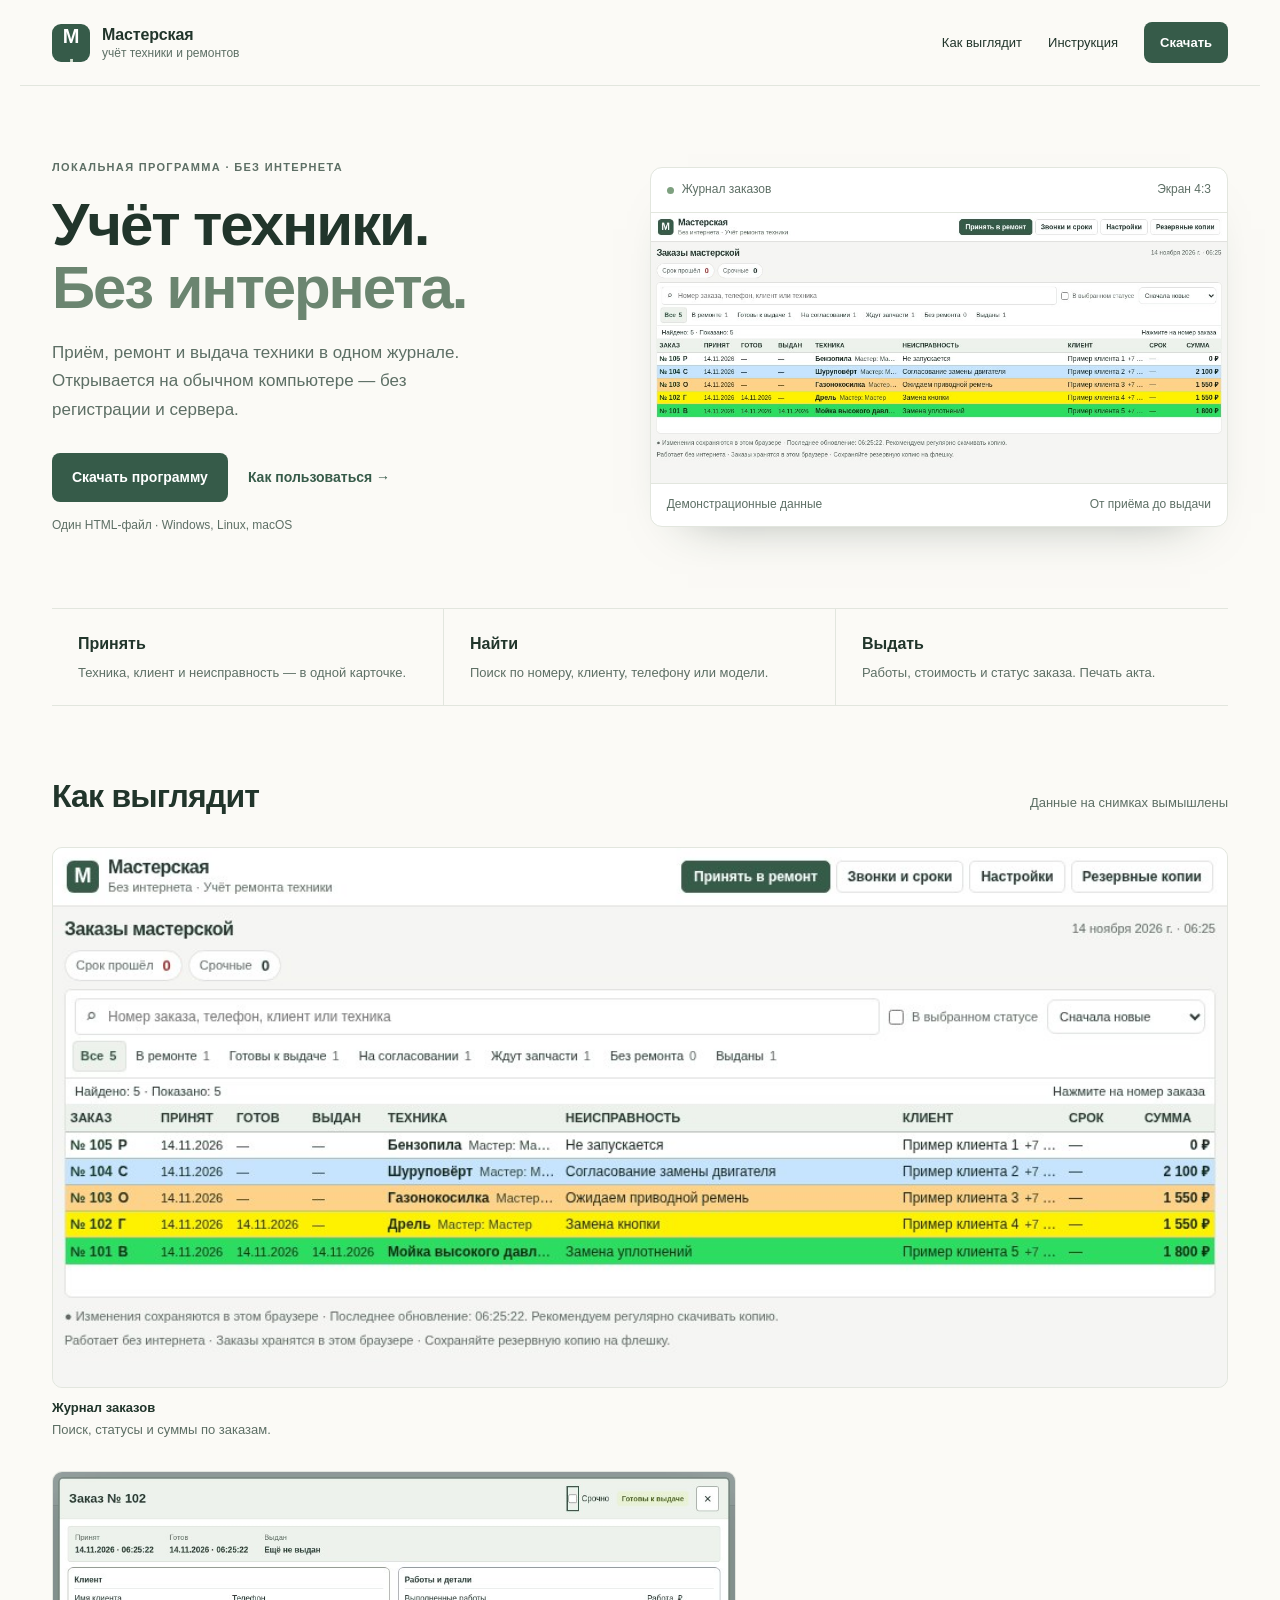
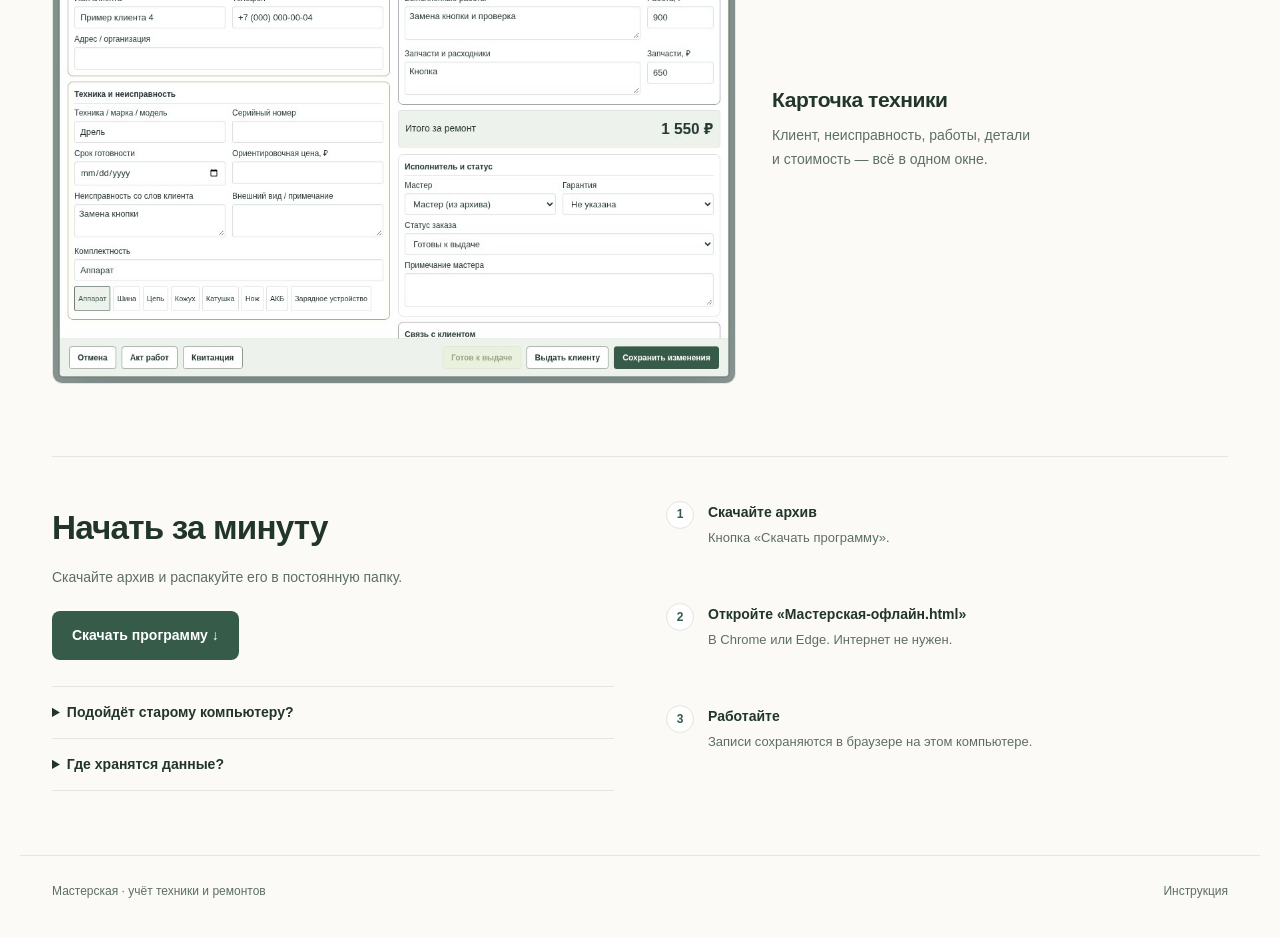
==== commit 2fda536c: "Сделать снимки крупнее и починить README Скриншоты занимают всю ширину на обычных мониторах: журнал " ====
--- a/index.html
+++ b/index.html
@@ -63,14 +63,19 @@
         <p>Данные на снимках вымышлены</p>
       </div>
       <div class="shots-grid">
-        <figure class="shot">
+        <figure class="shot shot-wide">
           <a href="images/orders-desktop.jpg" target="_blank" rel="noopener"><img src="images/orders-desktop.jpg" width="1024" height="768" loading="lazy" alt="Журнал заказов с поиском, статусами и суммами"></a>
-          <figcaption><strong>Журнал</strong>Поиск, статусы и суммы по заказам.</figcaption>
+          <figcaption><strong>Журнал заказов</strong>Поиск, статусы и суммы по заказам.</figcaption>
         </figure>
-        <figure class="shot shot-card">
-          <a href="images/order-card.jpg" target="_blank" rel="noopener"><img src="images/order-card.jpg" width="1024" height="768" loading="lazy" alt="Карточка техники: клиент, работы и стоимость"></a>
-          <figcaption><strong>Карточка</strong>Клиент, работы, детали и стоимость.</figcaption>
-        </figure>
+        <div class="shot-pair">
+          <figure class="shot shot-card">
+            <a href="images/order-card.jpg" target="_blank" rel="noopener"><img src="images/order-card.jpg" width="1024" height="768" loading="lazy" alt="Карточка техники: клиент, работы и стоимость"></a>
+          </figure>
+          <div class="shot-note">
+            <h3>Карточка техники</h3>
+            <p>Клиент, неисправность, работы, детали и стоимость — всё в одном окне.</p>
+          </div>
+        </div>
       </div>
     </section>
 
--- a/style.css
+++ b/style.css
@@ -18,7 +18,7 @@
 a:focus-visible,button:focus-visible,summary:focus-visible{outline:3px solid #9c6b22;outline-offset:4px;border-radius:4px}
 .skip{position:absolute;left:16px;top:-100px;background:#fff;padding:10px 14px;border-radius:8px;z-index:10}
 .skip:focus{top:12px}
-.wrap{max-width:1120px;margin:0 auto;padding-left:32px;padding-right:32px}
+.wrap{max-width:1240px;margin:0 auto;padding-left:32px;padding-right:32px}
 
 /* Header */
 .header{display:flex;align-items:center;justify-content:space-between;gap:24px;padding-top:22px;padding-bottom:22px;border-bottom:1px solid var(--line)}
@@ -35,7 +35,7 @@
 .guide-back:hover{color:var(--green)}
 
 /* Hero */
-.hero{display:grid;grid-template-columns:1.03fr 1fr;gap:56px;align-items:center;padding-top:72px;padding-bottom:64px}
+.hero{display:grid;grid-template-columns:1fr 1.06fr;gap:52px;align-items:center;padding-top:72px;padding-bottom:64px}
 .eyebrow{margin:0 0 16px;font-size:11px;font-weight:600;letter-spacing:.12em;text-transform:uppercase;color:var(--muted)}
 h1{font-size:clamp(40px,4.8vw,60px);line-height:1.05;letter-spacing:-.035em;font-weight:600;margin:0 0 20px}
 h1 em{font-style:normal;color:#6b8570}
@@ -50,7 +50,7 @@
 .preview-top{display:flex;align-items:center;gap:8px;padding:12px 16px;border-bottom:1px solid var(--line);font-size:12px;color:var(--muted)}
 .dot{width:7px;height:7px;border-radius:50%;background:#7da07f;flex:none}
 .preview-label{margin-left:auto}
-.preview img{display:block;width:100%;aspect-ratio:1024/430;object-fit:cover;object-position:top}
+.preview img{display:block;width:100%;aspect-ratio:1024/480;object-fit:cover;object-position:top}
 .preview figcaption{display:flex;justify-content:space-between;gap:10px;padding:11px 16px;border-top:1px solid var(--line);font-size:12px;color:var(--muted)}
 
 /* Features */
@@ -66,11 +66,14 @@
 .shots-head{display:flex;align-items:baseline;justify-content:space-between;gap:18px;margin-bottom:24px}
 .shots h2{margin:0;font-size:clamp(24px,2.5vw,32px);font-weight:600;letter-spacing:-.025em}
 .shots-head p{margin:0;font-size:13px;color:var(--muted)}
-.shots-grid{display:grid;grid-template-columns:1.45fr 1fr;gap:20px;align-items:start}
+.shots-grid{display:grid;gap:30px}
 .shot{margin:0;min-width:0}
 .shot a{display:block;border:1px solid var(--line);border-radius:10px;overflow:hidden;background:var(--soft)}
-.shot img{display:block;width:100%;height:330px;object-fit:cover;object-position:top}
-.shot-card img{height:330px}
+.shot img{display:block;width:100%;height:auto}
+.shot-wide img{aspect-ratio:1024/470;object-fit:cover;object-position:top}
+.shot-pair{display:grid;grid-template-columns:1.5fr 1fr;gap:36px;align-items:center}
+.shot-note h3{margin:0 0 6px;font-size:21px;font-weight:600;letter-spacing:-.02em}
+.shot-note p{margin:0;font-size:14px;line-height:1.7;color:var(--muted);max-width:34ch}
 .shot figcaption{margin-top:10px;font-size:13px;line-height:1.6;color:var(--muted)}
 .shot figcaption strong{display:block;margin-bottom:1px;font-size:13px;color:var(--ink);font-weight:600}
 
@@ -110,9 +113,8 @@
 @media(max-width:900px){
   .hero{grid-template-columns:1fr;gap:36px;padding-top:56px;padding-bottom:48px}
   .preview{max-width:620px}
-  .shots-grid{grid-template-columns:1fr;gap:28px}
-  .shot img{height:auto}
-  .shots-grid .shot:first-child img{aspect-ratio:1024/560;object-fit:cover;object-position:top}
+  .shot-pair{grid-template-columns:1fr;gap:24px}
+  .shot-note p{max-width:none}
   .start-inner{grid-template-columns:1fr;gap:32px}
 }
 @media(max-width:700px){
@@ -130,7 +132,7 @@
   .features article:last-child{border-bottom:0}
   .shots{padding-bottom:48px}
   .shots-head{flex-direction:column;align-items:flex-start;gap:2px}
-  .shot img{height:auto}
+  .shot-wide img{aspect-ratio:1024/560}
   .start{padding-bottom:48px}
   .start-inner{padding-top:32px}
   .guide-hero{padding-top:32px}
